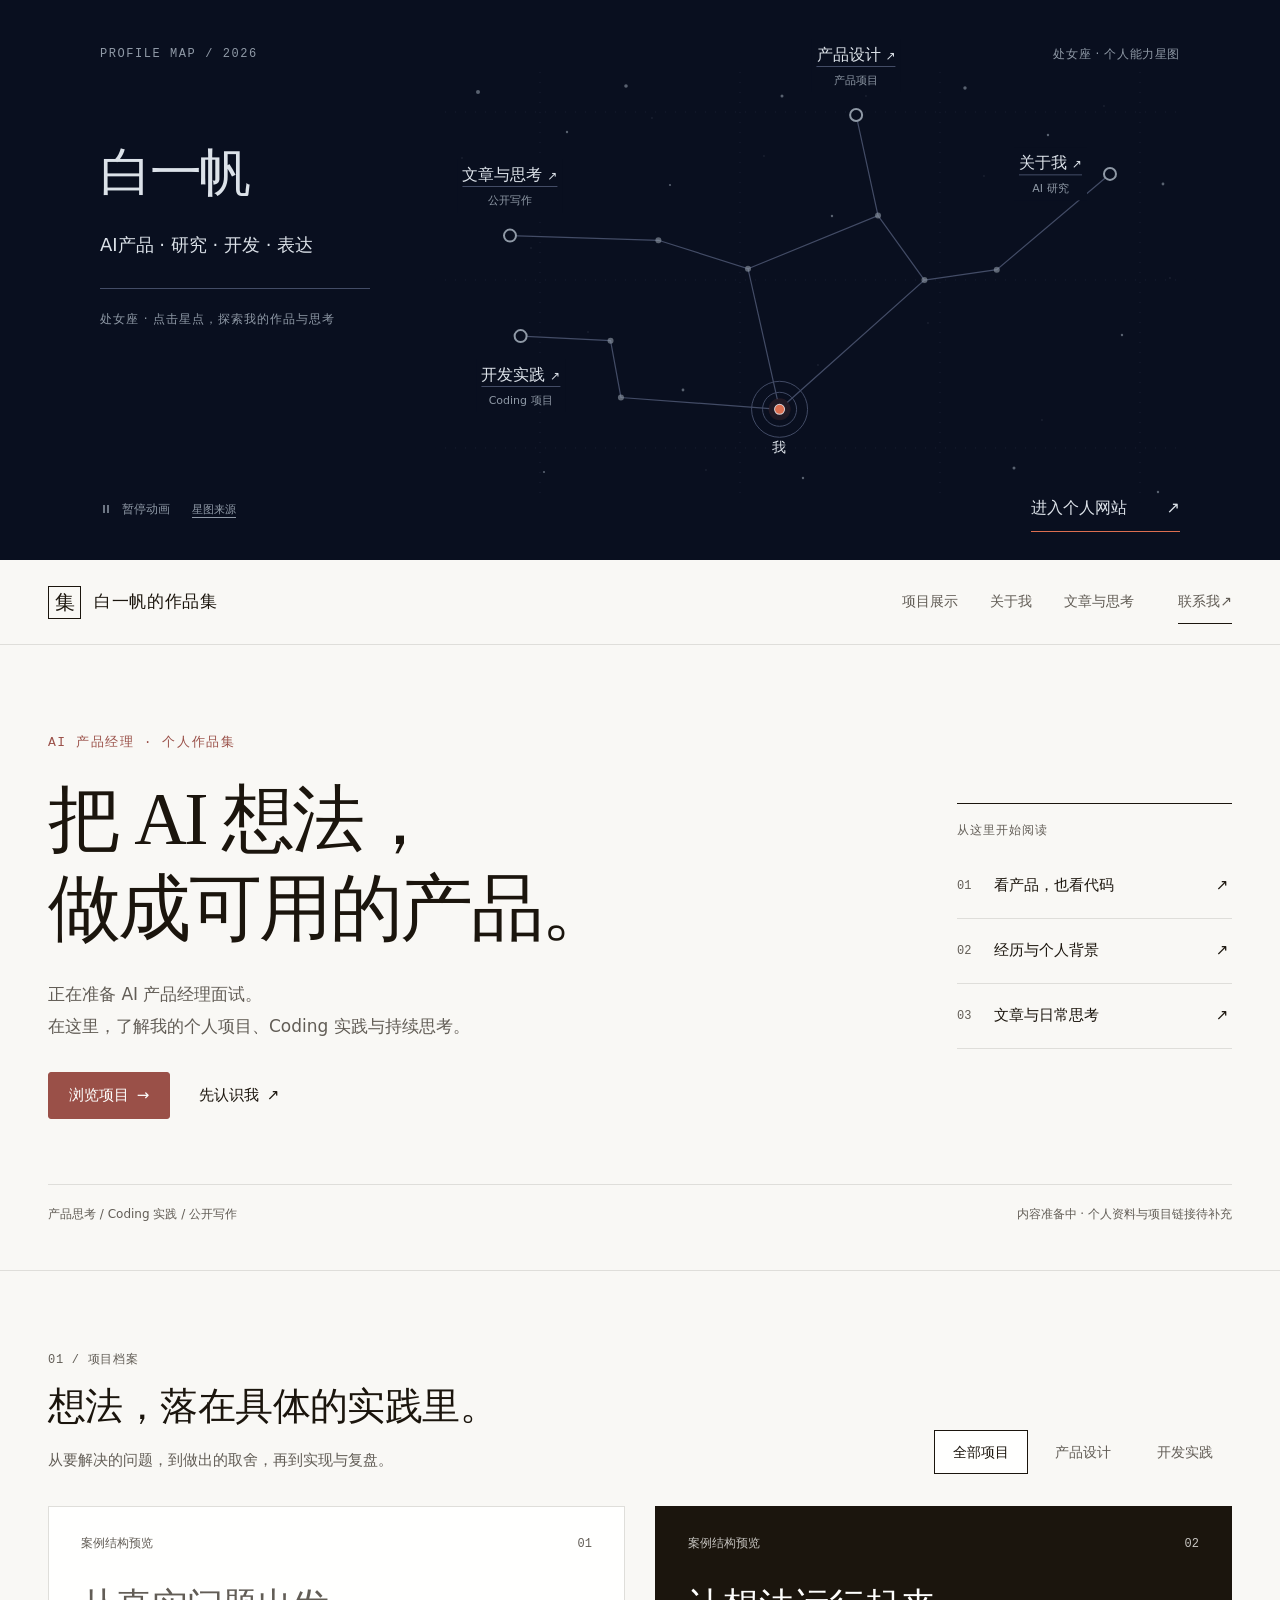
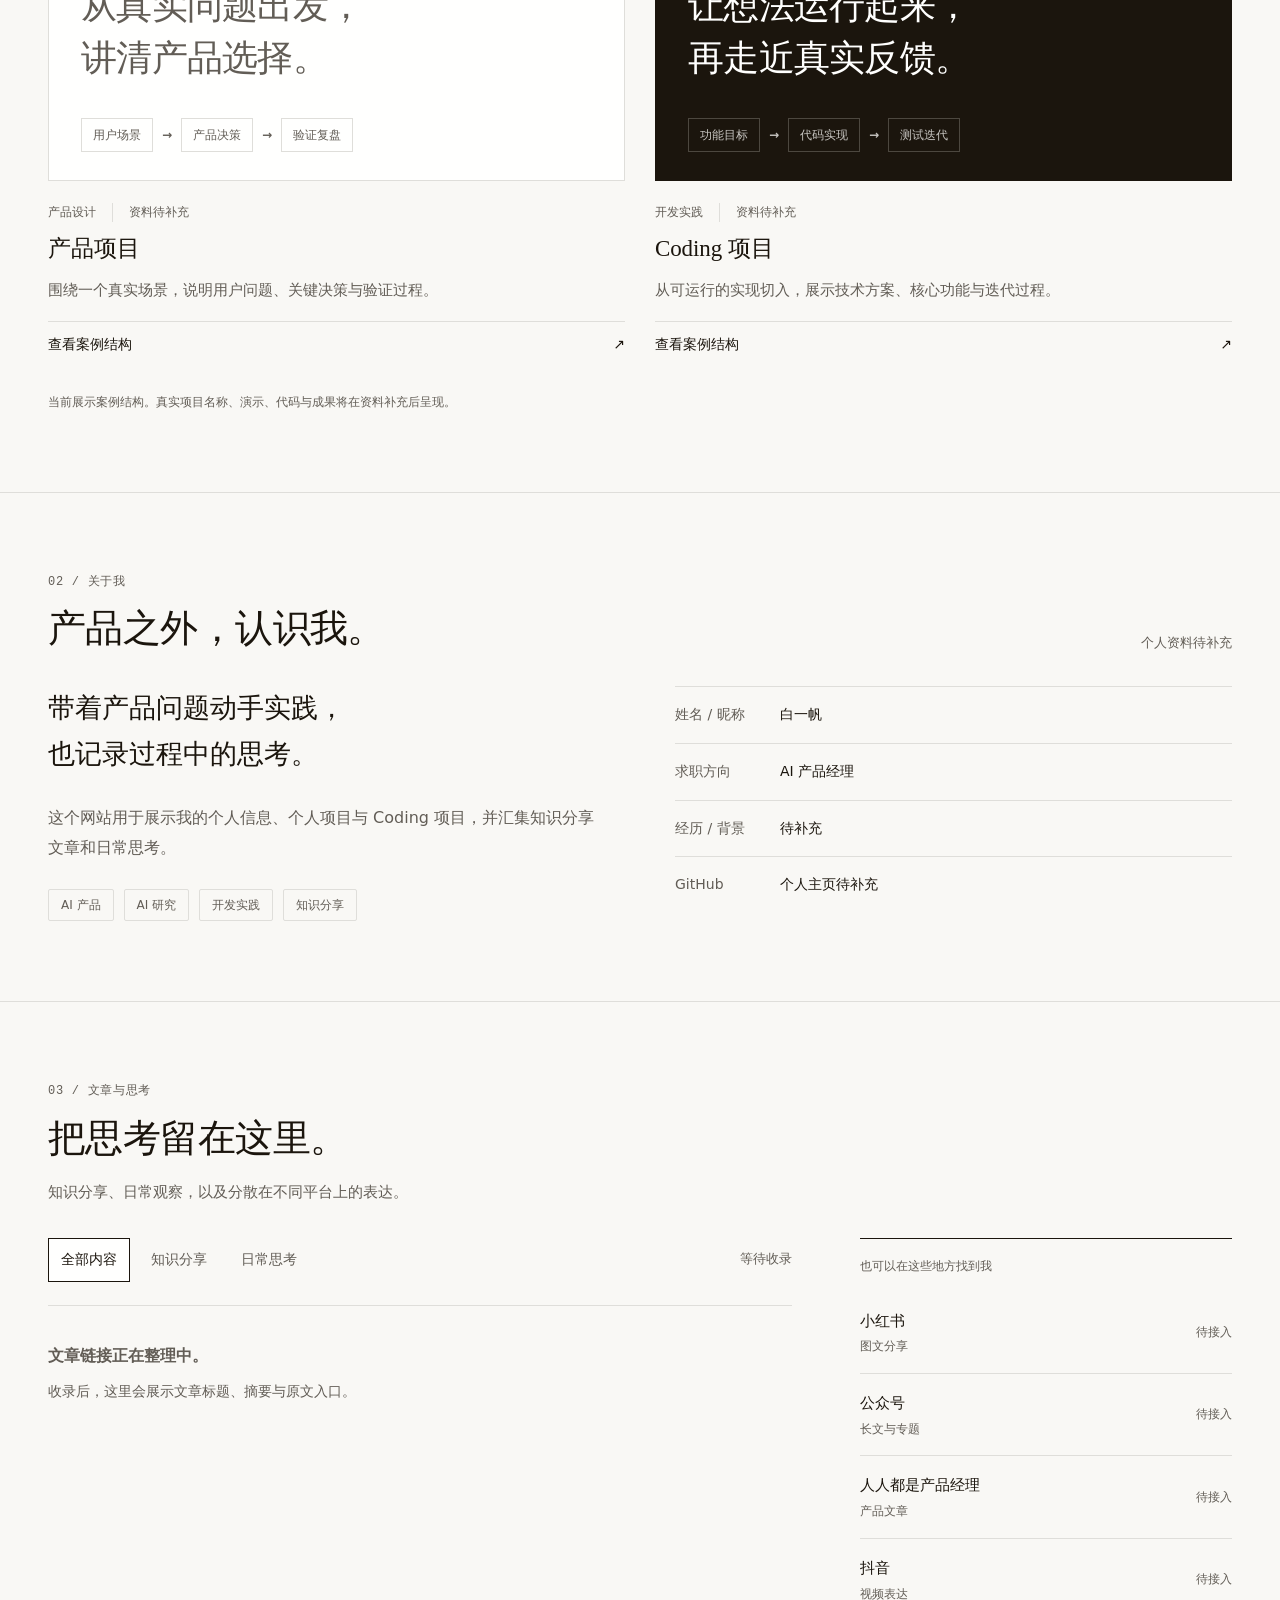
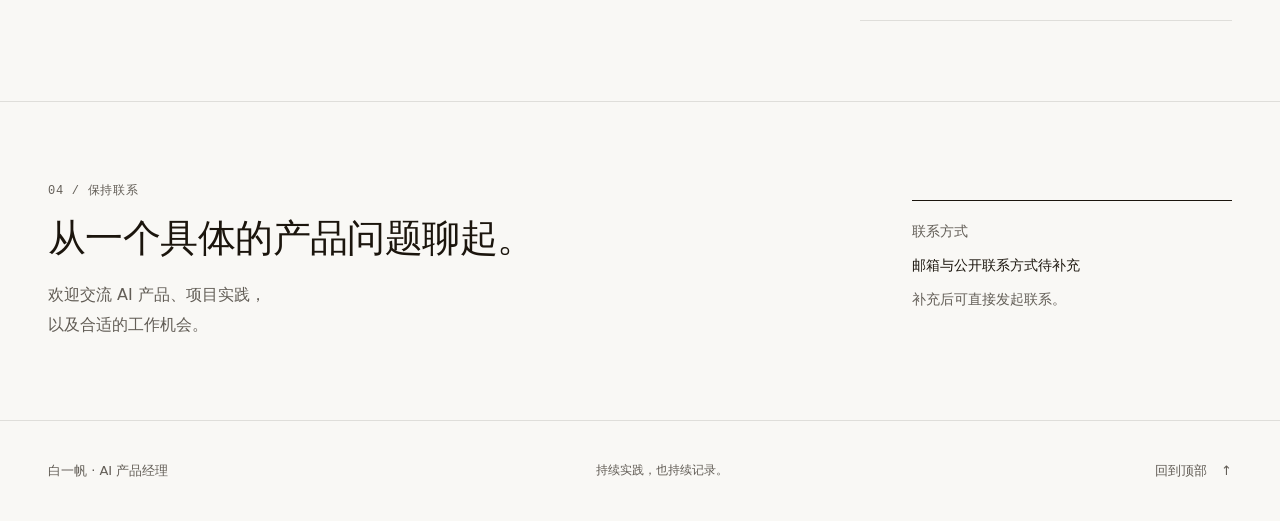
==== star-map-portfolio.html @ 1e11a4b8 "Add star map portfolio HTML" ====
<!doctype html>
<!-- 个人作品集。基于项目网页原型种子与版式库构建。 -->
<html lang="zh-CN">
<head>
  <meta charset="utf-8" />
  <meta name="viewport" content="width=device-width, initial-scale=1" />
  <title>白一帆 · AI 产品经理作品集</title>
  <meta name="description" content="AI 产品经理个人作品集，展示个人介绍、产品与 Coding 项目、知识分享和日常思考。" />
  <meta name="color-scheme" content="light" />
  <style>
    /* ─── tokens ─────────────────────────────────────────────────────────
       Six variables. Bind them to the active DESIGN.md and stop.
       Do not introduce raw hex anywhere else in this file. */
    :root {
      --bg:      oklch(98% 0.004 95);
      --surface: oklch(100% 0.002 95);
      --fg:      oklch(20% 0.018 70);
      --muted:   oklch(48% 0.012 70);
      --border:  oklch(90% 0.006 95);
      --accent:  oklch(52% 0.10 28);

      --font-display: 'Iowan Old Style', 'Charter', Georgia, 'Songti SC', STSong, serif;
      --font-body:    -apple-system, BlinkMacSystemFont, 'Segoe UI', system-ui, 'PingFang SC', 'Microsoft YaHei', sans-serif;
      --accent-soft: color-mix(in oklch, var(--accent) 14%, transparent);
      --fg-soft: color-mix(in oklch, var(--fg) 6%, transparent);
      --font-mono:    ui-monospace, 'JetBrains Mono', 'SF Mono', Menlo, monospace;

      /* scale — clamp() so it works at 1280, 1440, 1920 without media queries */
      --fs-h1: clamp(44px, 6vw, 76px);
      --fs-h2: clamp(32px, 4vw, 48px);
      --fs-h3: 22px;
      --fs-lead: 19px;
      --fs-body: 16px;
      --fs-meta: 13px;

      /* spacing — 8-point grid */
      --gap-xs: 8px;
      --gap-sm: 12px;
      --gap-md: 20px;
      --gap-lg: 32px;
      --gap-xl: 56px;
      --gap-2xl: 96px;
      --container: 1120px;
      --gutter: 32px;

      --radius: 10px;
      --radius-lg: 16px;
    }

    /* ─── reset & base ──────────────────────────────────────────────── */
    *, *::before, *::after { box-sizing: border-box; }
    html { -webkit-text-size-adjust: 100%; }
    body {
      margin: 0;
      background: var(--bg);
      color: var(--fg);
      font-family: var(--font-body);
      font-size: var(--fs-body);
      line-height: 1.55;
      text-rendering: optimizeLegibility;
      -webkit-font-smoothing: antialiased;
    }
    img, svg { display: block; max-width: 100%; }
    a { color: inherit; text-decoration: none; }
    button { font: inherit; cursor: pointer; }
    p { text-wrap: pretty; }
    h1, h2, h3, h4 { text-wrap: balance; }

    /* ─── layout primitives ─────────────────────────────────────────── */
    .container {
      max-width: var(--container);
      margin-inline: auto;
      padding-inline: var(--gutter);
    }
    .section {
      padding-block: clamp(48px, 8vw, var(--gap-2xl));
    }
    .section + .section { border-top: 1px solid var(--border); }
    .stack { display: flex; flex-direction: column; }
    .stack > * + * { margin-top: var(--gap-md); }
    .row { display: flex; align-items: center; gap: var(--gap-md); }
    .row-between { display: flex; align-items: center; justify-content: space-between; gap: var(--gap-md); }
    .grid-2 { display: grid; grid-template-columns: repeat(2, 1fr); gap: var(--gap-lg); }
    .grid-3 { display: grid; grid-template-columns: repeat(3, 1fr); gap: var(--gap-lg); }
    .grid-4 { display: grid; grid-template-columns: repeat(4, 1fr); gap: var(--gap-md); }
    .grid-2-1 { display: grid; grid-template-columns: 2fr 1fr; gap: var(--gap-xl); align-items: start; }
    .grid-1-2 { display: grid; grid-template-columns: 1fr 2fr; gap: var(--gap-xl); align-items: start; }
    @media (max-width: 920px) {
      .grid-2, .grid-3, .grid-4, .grid-2-1, .grid-1-2 { grid-template-columns: 1fr; }
    }

    /* ─── type ──────────────────────────────────────────────────────── */
    .h1, h1 { font-family: var(--font-display); font-size: var(--fs-h1); line-height: 1.04; letter-spacing: -0.02em; margin: 0; }
    .h2, h2 { font-family: var(--font-display); font-size: var(--fs-h2); line-height: 1.1; letter-spacing: -0.015em; margin: 0; }
    .h3, h3 { font-size: var(--fs-h3); font-weight: 600; line-height: 1.3; letter-spacing: -0.005em; margin: 0; }
    .lead   { font-size: var(--fs-lead); line-height: 1.55; color: var(--muted); max-width: 60ch; margin: 0; }
    .eyebrow {
      font-family: var(--font-mono);
      font-size: 12px;
      letter-spacing: 0.08em;
      text-transform: uppercase;
      color: var(--accent);
      margin: 0 0 var(--gap-md);
    }
    .meta { font-family: var(--font-mono); font-size: var(--fs-meta); color: var(--muted); }
    .num  { font-family: var(--font-mono); font-variant-numeric: tabular-nums; }

    /* ─── chrome: nav + footer ──────────────────────────────────────── */
    .topnav {
      position: sticky; top: 0; z-index: 10;
      background: color-mix(in oklch, var(--bg) 92%, transparent);
      backdrop-filter: blur(12px);
      border-bottom: 1px solid var(--border);
    }
    .topnav-inner { display: flex; align-items: center; justify-content: space-between; padding-block: 14px; }
    .topnav .logo { font-family: var(--font-display); font-size: 19px; font-weight: 600; letter-spacing: -0.01em; }
    .topnav nav { display: flex; gap: var(--gap-lg); }
    .topnav nav a { font-size: 14px; color: var(--muted); }
    .topnav nav a:hover { color: var(--fg); }
    .pagefoot { padding-block: var(--gap-xl); color: var(--muted); font-size: 13px; border-top: 1px solid var(--border); }
    .pagefoot .row-between { flex-wrap: wrap; gap: var(--gap-md); }

    /* ─── buttons ───────────────────────────────────────────────────── */
    .btn {
      display: inline-flex; align-items: center; gap: 8px;
      padding: 11px 20px;
      border-radius: var(--radius);
      border: 1px solid transparent;
      font-size: 15px;
      font-weight: 500;
      letter-spacing: -0.005em;
      transition: transform 0.05s ease, background 0.15s ease, border-color 0.15s ease;
    }
    .btn:active { transform: translateY(1px); }
    .btn-primary { background: var(--accent); color: var(--surface); border-color: var(--accent); }
    .btn-primary:hover { background: color-mix(in oklch, var(--accent) 88%, black); }
    .btn-secondary { background: transparent; color: var(--fg); border-color: var(--border); }
    .btn-secondary:hover { border-color: var(--fg); }
    .btn-ghost { background: transparent; color: var(--fg); border-color: transparent; padding-inline: 8px; }
    .btn-ghost:hover { color: var(--accent); }
    .btn-arrow::after { content: '→'; transition: transform 0.15s ease; }
    .btn-arrow:hover::after { transform: translateX(2px); }

    /* ─── card / surface ────────────────────────────────────────────── */
    .card {
      background: var(--surface);
      border: 1px solid var(--border);
      border-radius: var(--radius-lg);
      padding: 28px;
    }
    .card-flat { background: transparent; border: 0; padding: 0; }
    .card-rule { background: transparent; border: 0; border-top: 1px solid var(--fg); padding: 24px 0 0; border-radius: 0; }

    /* ─── feature cell (icon + h3 + p) ──────────────────────────────── */
    .feature .feature-mark {
      width: 36px; height: 36px;
      display: grid; place-items: center;
      border: 1px solid var(--border);
      border-radius: 10px;
      color: var(--accent);
      margin-bottom: var(--gap-md);
    }
    .feature .feature-mark svg { width: 18px; height: 18px; }
    .feature h3 { margin-bottom: 6px; }
    .feature p  { margin: 0; color: var(--muted); font-size: 15px; }

    /* ─── stat (big number + label) ─────────────────────────────────── */
    .stat .stat-num {
      font-family: var(--font-display);
      font-size: clamp(56px, 8vw, 96px);
      line-height: 0.95;
      letter-spacing: -0.04em;
      color: var(--accent);
      font-weight: 600;
    }
    .stat .stat-label { color: var(--muted); font-size: 14px; margin-top: 8px; max-width: 24ch; }
    .stat .stat-unit  { font-size: 0.5em; opacity: 0.7; margin-left: 2px; }

    /* ─── quote / testimonial ───────────────────────────────────────── */
    .quote {
      font-family: var(--font-display);
      font-size: clamp(24px, 2.6vw, 32px);
      line-height: 1.32;
      letter-spacing: -0.01em;
      max-width: 28ch;
    }
    .quote-author { color: var(--muted); font-size: 14px; margin-top: var(--gap-md); }
    .quote-mark   {
      font-family: var(--font-display);
      font-size: 140px; line-height: 0.7;
      color: var(--accent); opacity: 0.18;
      margin-bottom: -28px;
    }

    /* ─── pill / badge / tag ────────────────────────────────────────── */
    .pill {
      display: inline-flex; align-items: center; gap: 6px;
      padding: 4px 10px;
      background: var(--accent-soft);
      color: var(--accent);
      border-radius: 999px;
      font-family: var(--font-mono);
      font-size: 11px;
      letter-spacing: 0.04em;
      text-transform: uppercase;
    }
    .tag {
      display: inline-flex; align-items: center;
      padding: 4px 10px;
      background: transparent;
      color: var(--muted);
      border: 1px solid var(--border);
      border-radius: 999px;
      font-size: 12px;
    }

    /* ─── form field ────────────────────────────────────────────────── */
    .field { display: flex; flex-direction: column; gap: 6px; }
    .field label { font-size: 13px; color: var(--muted); }
    .input, .textarea {
      width: 100%;
      padding: 11px 14px;
      border: 1px solid var(--border);
      border-radius: var(--radius);
      background: var(--surface);
      color: var(--fg);
      font: inherit;
      font-size: 15px;
    }
    .input:focus, .textarea:focus {
      outline: 2px solid var(--accent-soft);
      border-color: var(--accent);
    }
    .textarea { min-height: 96px; resize: vertical; line-height: 1.55; }

    /* ─── table (data-style, no chrome) ─────────────────────────────── */
    .ds-table { width: 100%; border-collapse: collapse; font-size: 14px; }
    .ds-table th, .ds-table td { padding: 12px 14px; text-align: left; border-bottom: 1px solid var(--border); }
    .ds-table th { color: var(--muted); font-weight: 500; font-family: var(--font-mono); font-size: 12px; letter-spacing: 0.04em; text-transform: uppercase; }
    .ds-table tbody tr:hover { background: var(--fg-soft); }
    .ds-table .num-col { font-family: var(--font-mono); font-variant-numeric: tabular-nums; text-align: right; }

    /* ─── image placeholder (DS-tinted block, never broken <img>) ──── */
    .ph-img {
      background:
        linear-gradient(135deg, var(--accent-soft), var(--fg-soft)),
        var(--surface);
      border: 1px solid var(--border);
      border-radius: var(--radius-lg);
      aspect-ratio: 16 / 10;
      display: grid; place-items: center;
      color: var(--muted);
      font-family: var(--font-mono);
      font-size: 12px;
      letter-spacing: 0.04em;
    }
    .ph-img.square    { aspect-ratio: 1 / 1; }
    .ph-img.portrait  { aspect-ratio: 3 / 4; }
    .ph-img.wide      { aspect-ratio: 16 / 9; }
    .content-img {
      display: block;
      max-width: 100%;
      max-height: min(70vh, 720px);
      width: auto;
      height: auto;
      object-fit: contain;
      justify-self: center;
      border-radius: var(--radius-lg);
    }

    /* ─── divider ───────────────────────────────────────────────────── */
    .rule  { border: 0; border-top: 1px solid var(--border); margin: 0; }
    .rule-strong { border: 0; border-top: 1px solid var(--fg); margin: 0; }

    /* ─── hero variants used by layouts.md ──────────────────────────── */
    .hero          { padding-block: clamp(80px, 12vw, 160px); }
    .hero-center   { text-align: center; max-width: 32ch; margin-inline: auto; }
    .hero h1       { margin-bottom: var(--gap-md); }
    .hero .lead    { margin-bottom: var(--gap-lg); }
    .hero-cta      { display: inline-flex; gap: var(--gap-sm); flex-wrap: wrap; }
    .hero-center .hero-cta { justify-content: center; }
    .hero-split    { display: grid; grid-template-columns: 1fr 1fr; gap: var(--gap-2xl); align-items: center; }
    @media (max-width: 920px) { .hero-split { grid-template-columns: 1fr; } }

    /* ─── log row (newsletter, blog list, changelog) ────────────────── */
    .log-row { display: grid; grid-template-columns: 120px 1fr 100px; gap: var(--gap-lg); padding: 22px 0; border-top: 1px solid var(--border); align-items: baseline; }
    .log-row .meta { color: var(--muted); }
    .log-row h3 { font-size: 19px; }
    .log-row .pull { text-align: right; }

    /* 基于种子版式的个人作品集扩展，配色绑定 editorial-monocle。 */
    :root { --container: 1280px; --radius: 4px; --radius-lg: 4px; --gutter: 48px; }
    html { scroll-padding-top: 100px; }
    body { overflow-wrap: break-word; }
    h1, h2, h3, h4 { font-family: var(--font-display); }
    h1 { font-size: clamp(42px,5.7vw,76px); font-weight: 500; line-height: 1.22; letter-spacing: -.035em; }
    h2 { font-size: clamp(28px,3vw,40px); line-height: 1.3; font-weight: 500; }
    h3 { line-height: 1.4; }
    button, a, input, summary { -webkit-tap-highlight-color: transparent; }
    a, button { touch-action: manipulation; }
    button:disabled { cursor: not-allowed; opacity: .55; }
    :focus-visible { outline: 2px solid var(--accent); outline-offset: 5px; }
    a:hover { color: var(--fg); text-decoration: underline; text-underline-offset: 5px; }
    .btn { min-height: 46px; border-radius: 3px; justify-content: center; }
    .btn:hover { text-decoration: none; }
    .btn-primary { background: var(--accent); color: var(--surface); }
    .btn-primary:hover { background: oklch(from var(--accent) calc(l - .08) c h); color: var(--surface); }
    .btn-ghost:hover { color: var(--fg); background: var(--fg-soft); }
    .btn-secondary:hover { color: var(--fg); background: var(--surface); border-color: var(--fg); }
    .skip-link { position: fixed; left: 20px; top: -100px; z-index: 50; padding: 12px 20px; background: var(--fg); color: var(--surface); }
    .skip-link:focus { top: 12px; color: var(--surface); }
    .topnav { z-index: 20; }
    .topnav-inner { min-height: 84px; gap: 28px; }
    .brand { display: inline-flex; align-items: center; gap: 13px; min-height: 44px; }
    .brand-seal { display: grid; place-items: center; width: 33px; height: 33px; border: 1px solid var(--fg); font-family: var(--font-display); font-size: 20px; }
    .topnav .logo { font-size: 17px; font-weight: 500; letter-spacing: .04em; }
    .topnav nav { gap: 32px; align-items: center; }
    .topnav nav a { min-height: 44px; display: inline-flex; align-items: center; color: var(--muted); }
    .topnav nav a:hover, .topnav nav a[aria-current="location"] { color: var(--fg); }
    .nav-contact { margin-left: 12px; border-bottom: 1px solid var(--fg); }
    .mobile-menu { display: none; border: 1px solid var(--border); background: transparent; color: var(--fg); padding: 10px 14px; min-height: 44px; }
    .section { padding-block: 80px; }
    .hero { padding: 88px 0 46px; }
    .hero-center { max-width: var(--container); text-align: left; }
    .hero-content { display: grid; grid-template-columns: minmax(0,1fr) 275px; gap: 70px; align-items: center; }
    .hero h1 { margin: 0 0 26px; }
    .hero h1 span { display: block; }
    .hero .eyebrow { font-size: 13px; letter-spacing: .12em; margin-bottom: 22px; }
    .hero .lead { font-size: 17px; max-width: 33em; line-height: 1.85; margin-bottom: 30px; }
    .hero-cta { align-items: center; gap: 20px; }
    .hero-index { border-top: 1px solid var(--fg); padding-top: 18px; }
    .hero-index > p { margin: 0 0 13px; font-size: 12px; letter-spacing: .08em; }
    .index-link { display: grid; grid-template-columns: 25px 1fr 16px; gap: 12px; align-items: center; min-height: 65px; border-bottom: 1px solid var(--border); font-size: 15px; }
    .index-link:hover { text-decoration: none; background: var(--fg-soft); }
    .index-link .meta { font-size: 12px; }
    .hero-foot { margin-top: 65px; padding-top: 20px; border-top: 1px solid var(--border); display: flex; justify-content: space-between; gap: 20px; color: var(--muted); font-size: 12px; }
    .hero-foot p { margin: 0; }
    .section-head { display: flex; justify-content: space-between; align-items: end; gap: 30px; margin-bottom: 32px; }
    .section-kicker { font-family: var(--font-mono); font-size: 12px; color: var(--muted); margin: 0 0 13px; letter-spacing: .06em; }
    .section-intro { color: var(--muted); font-size: 15px; margin: 15px 0 0; max-width: 42em; line-height: 1.8; }
    .text-link { display: inline-flex; align-items: center; gap: 16px; min-height: 44px; font-size: 14px; border-bottom: 1px solid var(--border); }
    .text-link:hover { border-color: var(--fg); text-decoration: none; }
    .filter-group { display: flex; flex-wrap: wrap; gap: 8px; }
    .filter { padding: 10px 18px; min-height: 44px; border: 1px solid transparent; background: transparent; color: var(--muted); font-size: 14px; }
    .filter:hover { background: var(--fg-soft); color: var(--fg); }
    .filter[aria-pressed="true"] { border-color: var(--fg); color: var(--fg); background: var(--surface); }
    .project-grid { gap: 30px; }
    .project-card { min-width: 0; }
    .case-sheet { border: 1px solid var(--border); padding: 28px 32px; background: var(--surface); min-height: 275px; display: flex; flex-direction: column; justify-content: space-between; }
    .case-sheet .row-between { align-items: start; }
    .case-sheet .meta { font-size: 12px; }
    .case-sheet .sheet-title { margin: 14px 0 20px; font-family: var(--font-display); font-size: clamp(26px,2.8vw,38px); line-height: 1.45; letter-spacing: -.02em; }
    .case-sheet .sheet-title span { display: block; }
    .case-path { display: flex; flex-wrap: wrap; gap: 9px; align-items: center; font-size: 12px; color: var(--muted); }
    .case-path span { padding: 7px 11px; border: 1px solid var(--border); }
    .case-sheet.inverse { background: var(--fg); color: var(--surface); border-color: var(--fg); }
    .case-sheet.inverse .sheet-title { color: var(--surface); }
    .inverse .meta, .inverse .case-path { color: color-mix(in oklch, var(--surface) 78%, var(--fg)); }
    .inverse .case-path span { border-color: color-mix(in oklch, var(--surface) 25%, var(--fg)); }
    .project-details { padding-top: 22px; }
    .project-meta { display: flex; gap: 16px; align-items: center; margin-bottom: 11px; font-size: 12px; color: var(--muted); }
    .project-meta span + span { border-left: 1px solid var(--border); padding-left: 16px; }
    .project-details h3 { font-size: 23px; font-weight: 500; }
    .project-details > p { font-size: 15px; line-height: 1.8; color: var(--muted); margin: 12px 0 17px; max-width: 40em; }
    .project-open { justify-content: space-between; width: 100%; padding: 12px 0; border: 0; border-top: 1px solid var(--border); background: transparent; color: var(--fg); min-height: 48px; display: flex; font-size: 14px; text-align: left; }
    .project-open:hover { border-color: var(--fg); text-decoration: underline; text-underline-offset: 5px; }
    .section-note { font-size: 12px; color: var(--muted); margin: 24px 0 0; }
    .empty-result { padding: 36px 0; border-top: 1px solid var(--border); color: var(--muted); line-height: 1.8; }
    .empty-result p { margin: 8px 0 0; font-size: 14px; }
    .about-layout { align-items: start; gap: 70px; }
    .about-statement { font-family: var(--font-display); font-size: 27px; line-height: 1.7; margin: 0 0 25px; max-width: 23em; }
    .profile-description { font-size: 16px; line-height: 1.9; color: var(--muted); margin: 0 0 25px; }
    .profile-tags { display: flex; flex-wrap: wrap; gap: 10px; }
    .profile-tags .tag { border-radius: 2px; font-size: 12px; padding: 6px 12px; }
    .profile-list { margin: 0; padding: 0; }
    .profile-list > div { display: grid; grid-template-columns: 85px minmax(0,1fr); gap: 20px; border-top: 1px solid var(--border); padding: 17px 0; font-size: 14px; }
    .profile-list dt { color: var(--muted); }
    .profile-list dd { margin: 0; }
    .writing-layout { gap: 68px; align-items: start; }
    .writing-layout > * { min-width: 0; }
    .writing-toolbar { display: flex; justify-content: space-between; align-items: center; gap: 16px; margin-bottom: 23px; }
    .writing-toolbar .filter { padding-inline: 12px; }
    .log-row { grid-template-columns: 80px minmax(0,1fr); gap: 22px; }
    .article-link { display: inline-flex; min-height: 44px; align-items: center; gap: 10px; }
    .log-row h3 { font-size: 20px; font-weight: 500; }
    .log-row p { font-size: 14px; color: var(--muted); }
    .log-row > a { grid-column: 2; }
    .platform-panel { border-top: 1px solid var(--fg); padding-top: 18px; }
    .platform-panel > p { font-size: 12px; color: var(--muted); margin: 0 0 16px; }
    .platform-row { display: grid; grid-template-columns: minmax(0,1fr) auto; gap: 16px; align-items: center; padding: 17px 0; border-bottom: 1px solid var(--border); min-height: 70px; }
    .platform-name { font-size: 15px; }
    .platform-sub { display: block; font-size: 12px; color: var(--muted); margin-top: 4px; }
    .link-state { font-size: 12px; color: var(--muted); }
    a.platform-row:hover { text-decoration: none; background: var(--fg-soft); }
    a.platform-row:hover .platform-name { text-decoration: underline; text-underline-offset: 4px; }
    .contact-layout { text-align: left; display: grid; grid-template-columns: minmax(0,1fr) 320px; gap: 50px; align-items: center; }
    .contact-layout .lead { font-size: 16px; line-height: 1.9; margin: 16px 0 0; }
    .contact-box { border-top: 1px solid var(--fg); padding-top: 20px; }
    .contact-box p { font-size: 14px; margin: 0 0 12px; color: var(--muted); }
    .contact-box a { display: block; min-height: 44px; padding-block: 10px; }
    .contact-box .contact-value { color: var(--fg); }
    .pagefoot { padding-block: 28px; }
    .pagefoot .meta { font-size: 12px; }
    .back-top { min-height: 44px; display: inline-flex; align-items: center; gap: 14px; }
    dialog { width: min(760px,calc(100% - 32px)); max-height: 86vh; margin: auto; padding: 0; border: 1px solid var(--border); border-radius: 4px; background: var(--bg); color: var(--fg); box-shadow: 0 20px 80px color-mix(in oklch,var(--fg) 20%,transparent); }
    dialog::backdrop { background: color-mix(in oklch,var(--fg) 55%,transparent); backdrop-filter: blur(3px); }
    .dialog-bar { display: flex; justify-content: space-between; align-items: center; gap: 20px; padding: 16px 28px; border-bottom: 1px solid var(--border); position: sticky; top: 0; background: var(--bg); z-index: 1; }
    .dialog-close { border: 1px solid var(--border); background: var(--surface); color: var(--fg); min-height: 44px; padding: 8px 16px; }
    .dialog-close:hover { border-color: var(--fg); }
    .dialog-body { padding: 34px 36px; }
    .dialog-body h2 { margin-bottom: 15px; }
    .dialog-description { color: var(--muted); font-size: 15px; line-height: 1.9; margin-bottom: 28px; }
    .case-field { display: grid; grid-template-columns: 30px minmax(0,1fr); gap: 16px; padding: 23px 0; border-top: 1px solid var(--border); }
    .case-field .meta { padding-top: 3px; }
    .case-field h3 { font-size: 19px; margin-bottom: 10px; }
    .case-field p { margin: 0; color: var(--muted); font-size: 15px; line-height: 1.9; white-space: pre-line; }
    .dialog-links { display: flex; gap: 12px; flex-wrap: wrap; margin-top: 24px; }
    .notice { padding: 14px 0 0; border-top: 1px solid var(--border); font-size: 12px; color: var(--muted); }
    [hidden] { display: none !important; }
    .no-script { padding: 24px 48px; background: var(--surface); }
    @media (min-width: 1500px) { .hero { padding-top: 110px; } }
    @media (max-width: 1080px) { .hero-content { grid-template-columns: minmax(0,1fr) 230px; gap: 35px; } .topnav nav { gap: 20px; } }
    @media (max-width: 920px) {
      :root { --gutter: 28px; }
      .hero { padding-top: 60px; }
      .hero-content { grid-template-columns: 1fr; gap: 42px; }
      .hero-index { display: none; }
      .hero h1 { font-size: clamp(40px,7.5vw,64px); }
      .hero-foot { margin-top: 42px; }
      .section { padding-block: 60px; }
      .section-head { align-items: start; flex-direction: column; gap: 22px; }
      .case-sheet { min-height: 250px; }
      .project-grid { gap: 38px; }
      .about-layout, .writing-layout { gap: 38px; }
      .contact-layout { grid-template-columns: 1fr; gap: 34px; }
      .topnav nav { gap: 15px; }
      .nav-contact { margin-left: 0; }
    }
    @media (max-width: 640px) {
      :root { --gutter: 22px; }
      .topnav-inner { min-height: 74px; flex-wrap: wrap; gap: 12px; padding-block: 14px; }
      .mobile-menu { display: inline-flex; }
      .topnav nav { display: none; width: 100%; flex-direction: column; align-items: stretch; gap: 0; padding-top: 8px; }
      .topnav nav.is-open { display: flex; }
      .topnav nav a { padding: 10px 3px; }
      .nav-contact { border-bottom: 0; }
      .hero { padding-top: 48px; }
      .hero h1 { font-size: clamp(32px,8.8vw,52px); line-height: 1.4; }
      .hero .lead { font-size: 16px; }
      .hero-foot { flex-direction: column; gap: 8px; }
      .hero-cta { gap: 12px; }
      .hero-cta .btn { font-size: 14px; padding-inline: 16px; }
      .filter { padding-inline: 13px; }
      .case-sheet { min-height: 255px; padding: 22px; }
      .case-sheet .sheet-title { font-size: clamp(23px,6.3vw,31px); }
      .writing-toolbar { align-items: start; flex-direction: column; }
      .log-row { grid-template-columns: minmax(0,1fr); gap: 10px; }
      .log-row > .meta { grid-column: 1 / -1; }
      .log-row > a { grid-column: 1; }
      .about-statement { font-size: 23px; }
      .dialog-bar { padding: 12px 18px; }
      .dialog-body { padding: 28px 22px; }
      .contact-layout h2 { max-width: 13em; }
    }
    @media (prefers-reduced-motion: reduce) { *, *::before, *::after { animation: none !important; transition: none !important; scroll-behavior: auto !important; } }
    @media print { .topnav, .hero-cta, .filter-group, .project-open, .back-top { display: none; } .section { padding-block: 25px; } body { font-size: 12pt; } .container { max-width: none; padding-inline: 0; } .section, .project-card { break-inside: avoid; } }

    /* 星图沿用已有 brand-spec；局部变量使原作品集保持米白编辑版式。 */
    .starmap {
      --bg: oklch(0.17 0.035 267); --surface: oklch(0.21 0.033 267); --fg: oklch(0.91 0.012 255);
      --muted: oklch(0.68 0.022 255); --border: oklch(0.42 0.045 270); --accent: oklch(0.66 0.145 36);
      --font-display: Georgia, "Songti SC", STSong, serif;
      --font-body: system-ui, -apple-system, "PingFang SC", "Microsoft YaHei", sans-serif;
      --font-mono: ui-monospace, SFMono-Regular, Menlo, Consolas, monospace;
      padding: 0; color: var(--fg); background: var(--bg); font-family: var(--font-body); isolation: isolate;
    }
    .starmap-frame { max-width: 1200px; aspect-ratio: 1200 / 560; position: relative; margin: auto; }
    .starmap-meta { position: absolute; inset: 8% 5% auto; display: flex; align-items: center; justify-content: space-between; gap: 20px; }
    .starmap-meta p { margin: 0; color: var(--muted); font: 12px/1.6 var(--font-mono); letter-spacing: .13em; }
    .starmap-meta span { font-size: 12px; letter-spacing: .05em; color: var(--muted); }
    .starmap-copy { position: absolute; left: 5%; top: 25%; width: 29%; }
    .starmap-copy h1 { color: var(--fg); font: 500 clamp(36px,4.35vw,52px)/1.25 var(--font-display); letter-spacing: -.045em; margin: 0 0 24px; animation: sm-intro .95s cubic-bezier(.22,.61,.36,1) both; }
    .starmap-position { font-size: clamp(14px,1.5vw,18px); line-height: 1.8; color: var(--fg); margin: 0; animation: sm-intro .85s .2s cubic-bezier(.22,.61,.36,1) both; }
    .starmap-caption { border-top: 1px solid var(--border); padding-top: 21px; margin: 27px 0 0; color: var(--muted); font-size: 12px; letter-spacing: .08em; max-width: 270px; animation: sm-intro .85s .4s ease both; }
    .starmap-visual { position: absolute; width: 62.08333%; height: 77.67857%; top: 10.71429%; left: 33.75%; }
    .starmap-visual svg { width: 100%; height: 100%; overflow: visible; }
    .starmap-bottom { position: absolute; left: 5%; right: 5%; bottom: 5%; display: flex; align-items: center; justify-content: space-between; gap: 24px; }
    .starmap-pause { min-height: 44px; padding: 10px 0; border: 0; background: transparent; color: var(--muted); font-size: 12px; display: inline-flex; align-items: center; gap: 10px; }
    .starmap-pause:hover { color: var(--fg); background: transparent; }
    .starmap-pause svg { width: 12px; height: 12px; }
    .starmap-enter { min-height: 44px; color: var(--fg); border-bottom: 1px solid var(--accent); display: inline-flex; align-items: center; justify-content: space-between; gap: 40px; padding: 10px 0; font-size: 16px; }
    .starmap-enter:hover { color: var(--fg); background: var(--surface); border-color: var(--fg); text-decoration: none; }
    .starmap-enter-arrow { display: inline-block; animation: sm-arrow 2s ease-in-out infinite; }
    .starmap :focus-visible { outline: 2px solid var(--fg); outline-offset: 6px; }
    .sm-grid { stroke: var(--border); opacity: .3; stroke-dasharray: 1 9; fill: none; }
    .sm-star { fill: var(--muted); opacity: .6; animation: sm-stars 8s ease-in-out infinite; }
    .sm-grain { fill: var(--muted); opacity: .24; }
    .sm-route-base { fill: none; stroke: var(--border); stroke-width: 1.2; }
    .sm-route { fill: none; stroke: var(--muted); stroke-width: 1.4; stroke-dasharray: 1; stroke-dashoffset: 0; stroke-linecap: round; animation: sm-draw 8s cubic-bezier(.4,0,.2,1) infinite both; }
    .sm-core-orbit { fill: none; stroke: var(--border); stroke-width: 1; transform-origin: 739.58px 409.3px; animation: sm-breathe 8s ease-in-out infinite; }
    .sm-core { fill: var(--fg); stroke: var(--bg); stroke-width: 5; transform-origin: 739.58px 409.3px; animation: sm-breathe 8s ease-in-out infinite; }
    .sm-core-label { fill: var(--fg); font: 500 14px var(--font-body); letter-spacing: 1px; }
    .sm-node { fill: var(--bg); stroke: var(--muted); stroke-width: 2; transform-box: fill-box; transform-origin: center; animation: sm-node-pulse 8s ease-in-out infinite; }
    .sm-project { fill: var(--muted); opacity: .62; transform-box: fill-box; transform-origin: center; animation: sm-project-pulse 8s ease-in-out infinite; }
    .sm-signal { offset-path: path('M739.58 409.3 L708.02 268.72 L838.04 215.62 L816.14 115.0 L838.04 215.62 L708.02 268.72 L739.58 409.3 L884.42 280.12 L956.78 269.68 L1070.0 173.92 L956.78 269.68 L884.42 280.12 L739.58 409.3 L580.94 397.48 L570.56 340.66 L480.62 336.1 L570.56 340.66 L580.94 397.48 L739.58 409.3 L708.02 268.72 L618.38 240.28 L470.0 235.6 L618.38 240.28 L708.02 268.72 L739.58 409.3'); offset-rotate: 0deg; animation: sm-travel 8s ease-in-out infinite, sm-signal-fade 8s ease-in-out infinite; }
    .sm-signal-halo { fill: var(--accent); opacity: .12; }
    .sm-signal-dot { fill: var(--accent); }
    .starmap[data-paused="true"] *, .starmap[data-offscreen="true"] * { animation-play-state: paused !important; }
    @keyframes sm-intro { from { opacity: 0; transform: translateY(12px); } to { opacity: 1; transform: translateY(0); } }
    @keyframes sm-stars { 0%,100% { opacity: .3; } 18%,75% { opacity: .68; } }
    @keyframes sm-breathe { 0%,100% { transform: scale(1); } 48% { transform: scale(1.045); } }
    @keyframes sm-draw { 0%,4% { stroke-dashoffset: 1; opacity: 0; } 10% { opacity: .7; } 24%,72% { stroke-dashoffset: 0; opacity: .7; } 98%,100% { stroke-dashoffset: 0; opacity: 0; } }
    @keyframes sm-node-pulse { 0%,100% { transform: scale(1); fill: var(--bg); } 22%,29% { transform: scale(1.1); fill: var(--muted); } 42%,95% { transform: scale(1); fill: var(--bg); } }
    @keyframes sm-project-pulse { 0%,15%,100% { transform: scale(1); opacity: .62; } 27% { transform: scale(1.18); opacity: 1; } 42%,88% { transform: scale(1); opacity: .62; } }
    @keyframes sm-signal-fade { 0%,8%,97%,100% { opacity: 0; } 12%,91% { opacity: 1; } }
    @keyframes sm-arrow { 0%,55%,100% { transform: translate(0,0); } 76% { transform: translate(3px,-3px); } }
    @keyframes sm-travel {
      0% { offset-distance: 0.00000%; }
      10% { offset-distance: 0.00000%; }
      22% { offset-distance: 12.94735%; }
      24% { offset-distance: 12.94735%; }
      30% { offset-distance: 25.89470%; }
      42% { offset-distance: 39.77670%; }
      44% { offset-distance: 39.77670%; }
      50% { offset-distance: 53.65870%; }
      62% { offset-distance: 63.91286%; }
      64% { offset-distance: 63.91286%; }
      70% { offset-distance: 74.16702%; }
      82% { offset-distance: 87.08351%; }
      84% { offset-distance: 87.08351%; }
      94% { offset-distance: 100.00000%; }
      100% { offset-distance: 100.00000%; }
    }
    @media (max-width: 760px) {
      .starmap-frame { aspect-ratio: auto; display: grid; padding: 26px 22px 18px; gap: 28px; }
      .starmap-meta, .starmap-copy, .starmap-visual, .starmap-bottom { position: static; width: auto; height: auto; }
      .starmap-meta span { display: none; }
      .starmap-copy h1 { font-size: 44px; margin-bottom: 14px; }
      .starmap-position { font-size: 16px; }
      .starmap-caption { display: none; }
      .starmap-visual { position: relative; margin: 18px -6px 0; }
      .starmap-visual svg { width: 100%; height: auto; aspect-ratio: 745 / 435; }
      .sm-core-label { font-size: 22px; }
      .starmap-enter { font-size: 14px; gap: 22px; }
      .starmap-bottom { gap: 16px; }
    }
    @media (max-width: 400px) {
      .sm-core-label { font-size: 28px; }
    }
    @media (prefers-reduced-motion: reduce) {
      .starmap * { animation: none !important; transition: none !important; }
      .sm-signal { display: none; } .sm-route { stroke-dashoffset: 0; opacity: .7; }
      .starmap-copy h1, .starmap-position, .starmap-caption { opacity: 1; transform: none; }
      .starmap-pause { display: none; } .starmap-bottom { justify-content: flex-end; }
    }

    .sm-nav { position: absolute; width: 44px; height: 44px; transform: translate(-50%,-50%); border-radius: 50%; color: var(--fg); z-index: 2; }
    .sm-nav::before { content: ""; position: absolute; inset: 10px; border: 1px solid transparent; border-radius: 50%; transition: border-color .18s; }
    .sm-nav-label { position: absolute; display: block; white-space: nowrap; background: var(--bg); padding: 3px 5px; text-align: center; }
    .sm-nav-title { font-size: 16px; line-height: 1.6; border-bottom: 1px solid var(--border); padding-bottom: 2px; }
    .sm-nav-title > span { font-size: 12px; }
    .sm-nav small { display: block; margin-top: 5px; color: var(--muted); font-size: 11px; line-height: 1.5; }
    .sm-nav-above .sm-nav-label { bottom: calc(100% + 1px); left: 50%; transform: translateX(-50%); }
    .sm-nav-below .sm-nav-label { top: calc(100% + 1px); left: 50%; transform: translateX(-50%); }
    .sm-nav-left .sm-nav-label { right: calc(100% + 1px); top: 50%; transform: translateY(-50%); }
    .sm-nav:hover { color: var(--fg); text-decoration: none; }
    .sm-nav:hover::before, .sm-nav:focus-visible::before { border-color: var(--fg); }
    .sm-nav:hover .sm-nav-title, .sm-nav:focus-visible .sm-nav-title { border-color: var(--fg); }
    .sm-nav:hover small { color: var(--fg); }
    .starmap-controls { display: flex; align-items: center; gap: 22px; }
    .starmap-source { display: inline-flex; align-items: center; min-height: 44px; color: var(--muted); font-size: 11px; text-decoration: underline; text-underline-offset: 4px; }
    .starmap-source:hover { color: var(--fg); }
    @media (max-width: 760px) {
      .sm-nav-title { font-size: 14px; }
      .sm-nav small { display: none; }
      .sm-nav[data-star-target="writing"] .sm-nav-label, .sm-nav[data-star-target="coding"] .sm-nav-label { left: 8px; transform: none; }
      .starmap-controls { gap: 14px; }
      .starmap-caption { display: block; max-width: none; margin-top: 18px; padding-top: 14px; font-size: 11px; }
    }
    @media (max-width: 400px) {
      .sm-nav[data-star-target="writing"] { margin-top: -4px; }
      .sm-nav[data-star-target="coding"] { margin-top: 4px; }
      .starmap-bottom { gap: 12px; }
      .starmap-enter { gap: 12px; }
    }
    @media print { .starmap { display: none; } }
  </style>
</head>
<body>
  <a class="skip-link" href="#content" data-od-id="skip-content">跳转到主要内容</a>

  <!-- 延续原星图的视觉与动画；本版以已核验的处女座主星几何替换导航骨架。 -->
  <section class="section starmap" id="starmap" data-od-id="starmap" aria-labelledby="starmap-name">
    <div class="starmap-frame">
      <div class="starmap-meta" data-od-id="starmap-header"><p>PROFILE MAP / 2026</p><span>处女座 · 个人能力星图</span></div>
      <div class="starmap-copy"><h1 id="starmap-name" data-od-id="starmap-name">白一帆</h1><p class="starmap-position" data-od-id="starmap-position">AI产品 · 研究 · 开发 · 表达</p><p class="starmap-caption" data-od-id="starmap-caption">处女座 · 点击星点，探索我的作品与思考</p></div>
      <div class="starmap-visual" role="group" aria-label="处女座章节导航" data-od-id="starmap-visual">
        <svg xmlns="http://www.w3.org/2000/svg" viewBox="405 60 745 435" width="745" height="435" role="img" aria-labelledby="starmap-svg-title starmap-svg-desc">
          <title id="starmap-svg-title">白一帆的处女座星图</title><desc id="starmap-svg-desc">处女座的真实主星连线构成本站导航。产品设计与开发实践分别打开相应项目分类；关于我对应 AI 研究，文章与思考进入写作区。角宿一位置的亮星代表本站作者，是个人化设计注释。连线改编自 Stellarium modern，CC BY-SA 4.0；坐标来自 SIMBAD。</desc>
          <metadata>星座几何改编：白一帆个人网站；基于 Stellarium modern 星座连线，CC BY-SA 4.0，https://github.com/Stellarium/stellarium/blob/master/skycultures/modern/index.json 。坐标来源 https://simbad.cds.unistra.fr/simbad/ 。本页处女座几何改编同样遵循 https://creativecommons.org/licenses/by-sa/4.0/ 。</metadata>
<line x1="405" y1="112" x2="1140" y2="112" class="sm-grid" data-od-id="star-coordinate-1" />
<line x1="405" y1="280" x2="1140" y2="280" class="sm-grid" data-od-id="star-coordinate-2" />
<line x1="405" y1="448" x2="1140" y2="448" class="sm-grid" data-od-id="star-coordinate-3" />
<line x1="500" y1="72" x2="500" y2="500" class="sm-grid" data-od-id="star-coordinate-4" />
<line x1="700" y1="72" x2="700" y2="500" class="sm-grid" data-od-id="star-coordinate-5" />
<line x1="900" y1="72" x2="900" y2="500" class="sm-grid" data-od-id="star-coordinate-6" />
<line x1="1100" y1="72" x2="1100" y2="500" class="sm-grid" data-od-id="star-coordinate-7" />
<circle r="2" cx="438" cy="92" class="sm-star" data-od-id="star-background-star-1" />
<circle r="1.5" cx="475" cy="205" class="sm-star" data-od-id="star-background-star-2" />
<circle r="1.2" cx="527" cy="132" class="sm-star" data-od-id="star-background-star-3" />
<circle r="1.8" cx="586" cy="86" class="sm-star" data-od-id="star-background-star-4" />
<circle r="1.1" cx="630" cy="185" class="sm-star" data-od-id="star-background-star-5" />
<circle r="1.5" cx="742" cy="96" class="sm-star" data-od-id="star-background-star-6" />
<circle r="1.2" cx="792" cy="216" class="sm-star" data-od-id="star-background-star-7" />
<circle r="1.7" cx="925" cy="88" class="sm-star" data-od-id="star-background-star-8" />
<circle r="1.2" cx="1008" cy="135" class="sm-star" data-od-id="star-background-star-9" />
<circle r="1.4" cx="1123" cy="184" class="sm-star" data-od-id="star-background-star-10" />
<circle r="1.2" cx="1082" cy="335" class="sm-star" data-od-id="star-background-star-11" />
<circle r="1.5" cx="974" cy="468" class="sm-star" data-od-id="star-background-star-12" />
<circle r="1.2" cx="763" cy="478" class="sm-star" data-od-id="star-background-star-13" />
<circle r="1.4" cx="643" cy="390" class="sm-star" data-od-id="star-background-star-14" />
<circle r="1.1" cx="504" cy="472" class="sm-star" data-od-id="star-background-star-15" />
<circle r="1.2" cx="1118" cy="492" class="sm-star" data-od-id="star-background-star-16" />
<circle r="0.7" cx="422" cy="158" class="sm-grain" data-od-id="star-background-grain-1" />
<circle r="0.7" cx="455" cy="372" class="sm-grain" data-od-id="star-background-grain-2" />
<circle r="0.7" cx="491" cy="248" class="sm-grain" data-od-id="star-background-grain-3" />
<circle r="0.7" cx="548" cy="332" class="sm-grain" data-od-id="star-background-grain-4" />
<circle r="0.7" cx="612" cy="118" class="sm-grain" data-od-id="star-background-grain-5" />
<circle r="0.7" cx="666" cy="470" class="sm-grain" data-od-id="star-background-grain-6" />
<circle r="0.7" cx="724" cy="156" class="sm-grain" data-od-id="star-background-grain-7" />
<circle r="0.7" cx="778" cy="365" class="sm-grain" data-od-id="star-background-grain-8" />
<circle r="0.7" cx="826" cy="96" class="sm-grain" data-od-id="star-background-grain-9" />
<circle r="0.7" cx="888" cy="323" class="sm-grain" data-od-id="star-background-grain-10" />
<circle r="0.7" cx="944" cy="176" class="sm-grain" data-od-id="star-background-grain-11" />
<circle r="0.7" cx="1002" cy="420" class="sm-grain" data-od-id="star-background-grain-12" />
<circle r="0.7" cx="1064" cy="106" class="sm-grain" data-od-id="star-background-grain-13" />
<circle r="0.7" cx="1130" cy="278" class="sm-grain" data-od-id="star-background-grain-14" />
<!-- 处女座实际主星坐标与连线的等比例投影；星点上的文字是本站导航注释。 -->
<path d="M1070.0 173.92 L956.78 269.68 L884.42 280.12 L739.58 409.3 L580.94 397.48 L570.56 340.66 L480.62 336.1" class="sm-route-base" data-od-id="virgo-base-1"/>
<path d="M739.58 409.3 L708.02 268.72 L618.38 240.28 L470.0 235.6" class="sm-route-base" data-od-id="virgo-base-2"/>
<path d="M708.02 268.72 L838.04 215.62 L816.14 115.0" class="sm-route-base" data-od-id="virgo-base-3"/>
<path d="M838.04 215.62 L884.42 280.12" class="sm-route-base" data-od-id="virgo-base-4"/>
<path d="M739.58 409.3 L708.02 268.72 L838.04 215.62 L816.14 115.0" pathLength="1" class="sm-route" style="animation-delay:0.0s" data-od-id="star-connection-1"/>
<path d="M739.58 409.3 L884.42 280.12 L956.78 269.68 L1070.0 173.92" pathLength="1" class="sm-route" style="animation-delay:1.6s" data-od-id="star-connection-2"/>
<path d="M739.58 409.3 L580.94 397.48 L570.56 340.66 L480.62 336.1" pathLength="1" class="sm-route" style="animation-delay:3.2s" data-od-id="star-connection-3"/>
<path d="M739.58 409.3 L708.02 268.72 L618.38 240.28 L470.0 235.6" pathLength="1" class="sm-route" style="animation-delay:4.8s" data-od-id="star-connection-4"/>
<circle cx="1070.0" cy="173.92" r="6" class="sm-node" style="animation-delay:1.6s" data-od-id="virgo-star-57380"/>
<circle cx="956.78" cy="269.68" r="3" class="sm-project" data-od-id="virgo-star-60129"/>
<circle cx="884.42" cy="280.12" r="3" class="sm-project" data-od-id="virgo-star-61941"/>
<circle cx="838.04" cy="215.62" r="3" class="sm-project" data-od-id="virgo-star-63090"/>
<circle cx="816.14" cy="115.0" r="6" class="sm-node" style="animation-delay:0.0s" data-od-id="virgo-star-63608"/>
<circle cx="708.02" cy="268.72" r="3" class="sm-project" data-od-id="virgo-star-66249"/>
<circle cx="618.38" cy="240.28" r="3" class="sm-project" data-od-id="virgo-star-68520"/>
<circle cx="580.94" cy="397.48" r="3" class="sm-project" data-od-id="virgo-star-69427"/>
<circle cx="570.56" cy="340.66" r="3" class="sm-project" data-od-id="virgo-star-69701"/>
<circle cx="480.62" cy="336.1" r="6" class="sm-node" style="animation-delay:3.2s" data-od-id="virgo-star-71957"/>
<circle cx="470.0" cy="235.6" r="6" class="sm-node" style="animation-delay:4.8s" data-od-id="virgo-star-72220"/>
<circle cx="739.58" cy="409.3" r="28" class="sm-core-orbit" data-od-id="star-core-1"/>
<circle cx="739.58" cy="409.3" r="17" class="sm-core-orbit" data-od-id="star-core-2"/>
<circle cx="739.58" cy="409.3" r="8" class="sm-core" data-od-id="star-core-3"/>
<text x="739.58" y="452.3" text-anchor="middle" class="sm-core-label" data-od-id="star-me-label">我</text>
<g class="sm-signal" data-od-id="star-travelling-signal"><circle r="11" class="sm-signal-halo"/><circle r="4.5" class="sm-signal-dot"/></g>
        </svg>
<a class="sm-nav sm-nav-above" href="#projects" data-star-target="product" data-project-category="product" style="left:55.1866%;top:12.6437%" aria-label="产品设计，产品项目" data-od-id="star-link-product"><span class="sm-nav-label"><span class="sm-nav-title">产品设计 <span aria-hidden="true">↗</span></span><small>产品项目</small></span></a>
<a class="sm-nav sm-nav-left" href="#about" data-star-target="about" style="left:89.2617%;top:26.1885%" aria-label="关于我，AI 研究" data-od-id="star-link-about"><span class="sm-nav-label"><span class="sm-nav-title">关于我 <span aria-hidden="true">↗</span></span><small>AI 研究</small></span></a>
<a class="sm-nav sm-nav-below" href="#projects" data-star-target="coding" data-project-category="coding" style="left:10.1503%;top:63.4713%" aria-label="开发实践，Coding 项目" data-od-id="star-link-coding"><span class="sm-nav-label"><span class="sm-nav-title">开发实践 <span aria-hidden="true">↗</span></span><small>Coding 项目</small></span></a>
<a class="sm-nav sm-nav-above" href="#writing" data-star-target="writing" style="left:8.7248%;top:40.3678%" aria-label="文章与思考，公开写作" data-od-id="star-link-writing"><span class="sm-nav-label"><span class="sm-nav-title">文章与思考 <span aria-hidden="true">↗</span></span><small>公开写作</small></span></a>
      </div>
      <div class="starmap-bottom">
        <div class="starmap-controls"><button class="starmap-pause" id="starmap-pause" type="button" aria-pressed="false" aria-label="暂停星图动画" data-od-id="starmap-pause"><svg viewBox="0 0 12 12" aria-hidden="true"><path d="M4 2v8M8 2v8" fill="none" stroke="currentColor" stroke-width="1.5"/></svg><span>暂停动画</span></button><a class="starmap-source" href="https://github.com/Stellarium/stellarium/blob/master/skycultures/modern/index.json" target="_blank" rel="noopener noreferrer" aria-label="星图来源：Stellarium，CC BY-SA 4.0" data-od-id="starmap-source">星图来源</a></div>
        <a class="starmap-enter" href="#home" data-od-id="starmap-enter">进入个人网站 <span class="starmap-enter-arrow" aria-hidden="true">↗</span></a>
      </div>
    </div>
  </section>
  <header class="topnav" data-od-id="topnav">
    <div class="container topnav-inner">
      <a class="brand" href="#home" aria-label="回到首页" data-od-id="brand"><span class="brand-seal" aria-hidden="true">集</span><span class="logo" id="brand-name">白一帆的作品集</span></a>
      <button class="mobile-menu" id="menu-toggle" aria-expanded="false" aria-controls="main-nav" data-od-id="menu-toggle">目录</button>
      <nav id="main-nav" aria-label="主要导航" data-od-id="main-nav">
        <a href="#projects" data-od-id="nav-projects">项目展示</a><a href="#about" data-od-id="nav-about">关于我</a><a href="#writing" data-od-id="nav-writing">文章与思考</a><a href="#contact" class="nav-contact" data-od-id="nav-contact">联系我 <span aria-hidden="true">↗</span></a>
      </nav>
    </div>
  </header>
  <main id="content" tabindex="-1">
    <!-- 版式 1：主标题；右侧使用目录，未使用未核实的人像。 -->
    <section class="section hero" id="home" data-od-id="hero">
      <div class="container hero-center">
        <div class="hero-content">
          <div>
            <p class="eyebrow" data-od-id="hero-role">AI 产品经理 · 个人作品集</p>
            <h1 data-od-id="hero-title"><span>把 AI 想法，</span><span>做成可用的产品。</span></h1>
            <p class="lead" id="hero-description" data-od-id="hero-description">正在准备 AI 产品经理面试。<br>在这里，了解我的个人项目、Coding 实践与持续思考。</p>
            <div class="hero-cta"><a class="btn btn-primary btn-arrow" href="#projects" data-od-id="hero-projects">浏览项目</a><a class="btn btn-ghost" href="#about" data-od-id="hero-about">先认识我 <span aria-hidden="true">↗</span></a></div>
          </div>
          <aside class="hero-index" aria-label="作品集阅读目录" data-od-id="reading-index">
            <p class="meta">从这里开始阅读</p>
            <a class="index-link" href="#projects" data-od-id="index-projects"><span class="meta">01</span><span>看产品，也看代码</span><span aria-hidden="true">↗</span></a>
            <a class="index-link" href="#about" data-od-id="index-about"><span class="meta">02</span><span>经历与个人背景</span><span aria-hidden="true">↗</span></a>
            <a class="index-link" href="#writing" data-od-id="index-writing"><span class="meta">03</span><span>文章与日常思考</span><span aria-hidden="true">↗</span></a>
          </aside>
        </div>
        <div class="hero-foot"><p>产品思考 / Coding 实践 / 公开写作</p><p id="content-status">内容准备中 · 个人资料与项目链接待补充</p></div>
      </div>
    </section>
    <!-- 版式 3：项目单元，按两个案例类型组合。 -->
    <section class="section" id="projects" data-od-id="projects">
      <div class="container">
        <div class="section-head"><div><p class="section-kicker">01 / 项目档案</p><h2 data-od-id="projects-heading">想法，落在具体的实践里。</h2><p class="section-intro">从要解决的问题，到做出的取舍，再到实现与复盘。</p></div>
          <div class="filter-group" role="group" aria-label="筛选项目" data-od-id="project-filters">
            <button class="filter" data-project-filter="all" aria-pressed="true" data-od-id="filter-all-projects">全部项目</button><button class="filter" data-project-filter="product" aria-pressed="false" data-od-id="filter-product">产品设计</button><button class="filter" data-project-filter="coding" aria-pressed="false" data-od-id="filter-coding">开发实践</button>
          </div>
        </div>
        <div class="grid-2 project-grid" id="project-list" aria-live="polite"></div>
        <p class="section-note" id="project-note">当前展示案例结构。真实项目名称、演示、代码与成果将在资料补充后呈现。</p>
      </div>
    </section>
    <!-- 版式 3：个人信息，以双栏信息组呈现。 -->
    <section class="section" id="about" data-od-id="about">
      <div class="container">
        <div class="section-head"><div><p class="section-kicker">02 / 关于我</p><h2 data-od-id="about-heading">产品之外，认识我。</h2></div><span class="meta" id="profile-label">个人资料待补充</span></div>
        <div class="grid-2 about-layout"><div><p class="about-statement" id="about-statement" data-od-id="about-statement">带着产品问题动手实践，<br>也记录过程中的思考。</p><p class="profile-description" id="about-description">这个网站用于展示我的个人信息、个人项目与 Coding 项目，并汇集知识分享文章和日常思考。</p><div class="profile-tags" data-od-id="profile-topics"><span class="tag">AI 产品</span><span class="tag">AI 研究</span><span class="tag">开发实践</span><span class="tag">知识分享</span></div></div>
          <dl class="profile-list" id="profile-list" data-od-id="profile-details"><div><dt>姓名 / 昵称</dt><dd>白一帆</dd></div><div><dt>求职方向</dt><dd>AI 产品经理</dd></div><div><dt>经历 / 背景</dt><dd>待补充</dd></div><div><dt>GitHub</dt><dd>个人主页待补充</dd></div></dl>
        </div>
      </div>
    </section>
    <!-- 版式 7：文章列表与平台目录。 -->
    <section class="section" id="writing" data-od-id="writing">
      <div class="container">
        <div class="section-head"><div><p class="section-kicker">03 / 文章与思考</p><h2 data-od-id="writing-heading">把思考留在这里。</h2><p class="section-intro">知识分享、日常观察，以及分散在不同平台上的表达。</p></div></div>
        <div class="grid-2-1 writing-layout">
          <div><div class="writing-toolbar"><div class="filter-group" role="group" aria-label="筛选文章" data-od-id="writing-filters"><button class="filter" aria-pressed="true" data-writing-filter="all" data-od-id="writing-all">全部内容</button><button class="filter" aria-pressed="false" data-writing-filter="knowledge" data-od-id="writing-knowledge">知识分享</button><button class="filter" aria-pressed="false" data-writing-filter="thought" data-od-id="writing-thought">日常思考</button></div><span class="meta" id="writing-count">等待收录</span></div><div id="writing-list" aria-live="polite"></div></div>
          <aside class="platform-panel" aria-label="各平台公开主页" data-od-id="platform-directory"><p>也可以在这些地方找到我</p><div id="platform-list"></div></aside>
        </div>
      </div>
    </section>
    <!-- 版式 6：联系收尾。没有联系方式时展示真实状态。 -->
    <section class="section" id="contact" data-od-id="contact">
      <div class="container contact-layout"><div><p class="section-kicker">04 / 保持联系</p><h2 data-od-id="contact-heading">从一个具体的产品问题聊起。</h2><p class="lead">欢迎交流 AI 产品、项目实践，<br>以及合适的工作机会。</p></div><div class="contact-box" id="contact-box" data-od-id="contact-details"><p>联系方式</p><p class="contact-value">邮箱与公开联系方式待补充</p><p>补充后可直接发起联系。</p></div></div>
    </section>
  </main>
  <footer class="pagefoot" data-od-id="footer"><div class="container row-between"><span id="footer-name">白一帆 · AI 产品经理</span><span class="meta">持续实践，也持续记录。</span><a href="#starmap" class="back-top" data-od-id="back-top">回到顶部 <span aria-hidden="true">↑</span></a></div></footer>
  <dialog id="case-dialog" aria-labelledby="case-title" data-od-id="case-dialog"><div class="dialog-bar"><span class="meta" id="case-kicker">项目档案</span><button class="dialog-close" id="close-dialog" data-od-id="close-dialog" autofocus>关闭</button></div><div class="dialog-body" id="case-content"></div></dialog>
  <noscript><p class="no-script">请启用 JavaScript 以查看项目、文章列表及案例详情。个人介绍和页面目录仍可阅读。</p></noscript>

  <script>
  /* 在此集中填写真实资料；空字符串与空数组会展示明确的待补充状态。
     项目字段：id、type(product/coding)、name、summary、role、period、
       problem、decisions、implementation、validation、reflection、demoUrl、codeUrl、image。
     image 可选，格式为 {src: "data:image/...", width: 1200, height: 800, alt: "真实截图说明"}。
     文章字段：title、category(knowledge/thought)、platform、date、summary、url。
     请仅写入本人可公开的信息，项目图片须为真实资产。 */
  const portfolioData = {
    profile: { name: "白一帆", headline: "", description: "", statement: "", background: "", role: "AI 产品经理", github: "", email: "" },
    projects: [],
    writings: [],
    platforms: [
      { id: "xiaohongshu", name: "小红书", description: "图文分享", url: "" },
      { id: "wechat", name: "公众号", description: "长文与专题", url: "" },
      { id: "woshipm", name: "人人都是产品经理", description: "产品文章", url: "" },
      { id: "douyin", name: "抖音", description: "视频表达", url: "" }
    ]
  };
  const caseBlueprints = [
    { id: "product-outline", type: "product", name: "产品项目", summary: "围绕一个真实场景，说明用户问题、关键决策与验证过程。", blueprint: true, cover: ["从真实问题出发，", "讲清产品选择。"], steps: ["用户场景", "产品决策", "验证复盘"] },
    { id: "coding-outline", type: "coding", name: "Coding 项目", summary: "从可运行的实现切入，展示技术方案、核心功能与迭代过程。", blueprint: true, cover: ["让想法运行起来，", "再走近真实反馈。"], steps: ["功能目标", "代码实现", "测试迭代"] }
  ];
  const labels = { all: "全部内容", knowledge: "知识分享", thought: "日常思考" };
  const $ = selector => document.querySelector(selector);
  const escapeText = value => String(value ?? "").replace(/[&<>"']/g, char => ({"&":"&amp;","<":"&lt;",">":"&gt;",'"':"&quot;","'":"&#39;"}[char]));
  function safeUrl(value) {
    if (typeof value !== "string" || !value.trim()) return "";
    try { const url = new URL(value); return ["https:","http:"].includes(url.protocol) ? url.href : ""; } catch { return ""; }
  }
  function outbound(url, text, className = "text-link", odId = "external-link") {
    const safe = safeUrl(url);
    return safe ? `<a class="${className}" data-od-id="${escapeText(odId)}" href="${escapeText(safe)}" target="_blank" rel="noopener noreferrer">${escapeText(text)} <span aria-hidden="true">↗</span></a>` : "";
  }
  function filtered(items, filter, key) { return filter === "all" ? items : items.filter(item => item[key] === filter); }
  function projectItems() { return portfolioData.projects.length ? portfolioData.projects : caseBlueprints; }
  function renderProjects(filter = "all") {
    const items = filtered(projectItems(),filter,"type");
    $("#project-list").innerHTML = items.map((item, index) => {
      const type = item.type === "coding" ? "开发实践" : "产品设计";
      const cover = item.blueprint ? item.cover : [item.name];
      const steps = item.steps || (item.type === "coding" ? ["实现","验证","复盘"] : ["场景","决策","验证"]);
      let visual = `<div class="case-sheet ${item.type === "coding" ? "inverse" : ""}"><div class="row-between"><span class="meta">${item.blueprint ? "案例结构预览" : escapeText(type)}</span><span class="meta num">${String(index + 1).padStart(2,"0")}</span></div><p class="sheet-title">${cover.map(line => `<span>${escapeText(line)}</span>`).join("")}</p><div class="case-path">${steps.map(step => `<span>${escapeText(step)}</span>`).join('<b aria-hidden="true">→</b>')}</div></div>`;
      if (item.image && /^data:image\/(png|jpeg|webp);base64,/i.test(item.image.src) && item.image.width > 0 && item.image.height > 0) visual = `<img class="content-img" src="${escapeText(item.image.src)}" width="${Number(item.image.width)}" height="${Number(item.image.height)}" alt="${escapeText(item.image.alt || item.name)}">`;
      return `<article class="feature card-flat project-card" data-od-id="project-card-${escapeText(item.id)}">${visual}<div class="project-details"><div class="project-meta"><span>${escapeText(type)}</span><span>${item.blueprint ? "资料待补充" : escapeText(item.role || "个人项目")}</span></div><h3 data-od-id="project-title-${escapeText(item.id)}">${escapeText(item.name)}</h3><p>${escapeText(item.summary)}</p><button class="project-open" data-case-id="${escapeText(item.id)}" data-od-id="open-${escapeText(item.id)}"><span>${item.blueprint ? "查看案例结构" : "阅读项目详情"}</span><span aria-hidden="true">↗</span></button></div></article>`;
    }).join("") || '<div class="empty-result">这个分类下暂时没有项目。</div>';
    $("#project-note").hidden = portfolioData.projects.length > 0;
  }
  function showCase(id) {
    const item = projectItems().find(project => project.id === id);
    if (!item) return;
    const fields = item.type === "coding" ? [
      ["功能目标与使用场景","problem","说明服务谁、解决什么问题，以及最小可运行版本的范围。"],
      ["实现与技术选择","implementation","说明技术栈、关键模块、AI 能力的接入方式，以及自己的实现部分。"],
      ["测试与效果验证","validation","展示可核验的测试结果、失败案例和功能边界。"],
      ["复盘与下一步","reflection","记录实现中的难点、取舍，以及下一轮迭代的依据。"]
    ] : [
      ["场景与用户问题","problem","说明目标用户、实际使用场景，以及问题的证据。"],
      ["我的职责与关键决策","decisions","区分自己的工作与团队贡献，解释需求优先级和方案取舍。"],
      ["方案与实现","implementation","展示关键流程、交互与 AI 能力，并说明如何处理失败或异常。"],
      ["验证、结果与复盘","validation","用真实结果验证假设，记录仍未解决的问题与后续方向。"]
    ];
    $("#case-kicker").textContent = item.blueprint ? "案例结构 · 尚未填入真实项目" : (item.type === "coding" ? "Coding 项目档案" : "产品项目档案");
    $("#case-content").innerHTML = `<h2 id="case-title" data-od-id="case-title">${escapeText(item.name)}</h2><p class="dialog-description">${escapeText(item.summary)}</p>${fields.map(([title,key,hint],index) => `<div class="case-field" data-od-id="case-field-${key}"><span class="meta num">${String(index + 1).padStart(2,"0")}</span><div><h3>${title}</h3><p>${escapeText(item[key] || (item.blueprint ? hint : "该部分资料待补充"))}</p></div></div>`).join("")}<div class="dialog-links">${outbound(item.demoUrl,"打开项目演示","btn btn-secondary","case-demo")}${outbound(item.codeUrl,"查看源代码","btn btn-secondary","case-source-code")}</div>${item.blueprint ? '<p class="notice">以上是案例组织方式，尚不代表任何已完成的个人经历或成果。</p>' : ""}`;
    const dialog = $("#case-dialog");
    if (!dialog.open) dialog.showModal();
  }
  function renderWritings(filter = "all") {
    const items = filtered(portfolioData.writings,filter,"category");
    $("#writing-count").textContent = portfolioData.writings.length ? `${items.length} 篇` : "等待收录";
    $("#writing-list").innerHTML = items.length ? items.map((item,index) => `<article class="log-row" data-od-id="writing-${index}"><span class="meta">${escapeText(item.date || "未注明日期")}</span><div><h3>${outbound(item.url,item.title,"article-link",`article-link-${index}`) || escapeText(item.title)}</h3><p>${escapeText(item.summary || "")}<br>${escapeText(item.platform || labels[item.category])}${safeUrl(item.url) ? "" : " · 原文链接待补充"}</p></div></article>`).join("") : `<div class="empty-result"><strong>${filter === "all" ? "文章链接正在整理中。" : `「${labels[filter]}」暂未收录文章。`}</strong><p>收录后，这里会展示文章标题、摘要与原文入口。</p></div>`;
  }
  function renderProfile() {
    const profile = portfolioData.profile;
    if (profile.name) {
      $("#brand-name").textContent = profile.name + "的作品集";
      $("#footer-name").textContent = profile.name + " · " + profile.role;
      document.title = profile.name + " · " + profile.role;
    }
    if (profile.headline) $("#hero-description").textContent = profile.headline;
    if (profile.description) $("#about-description").textContent = profile.description;
    if (profile.statement) $("#about-statement").textContent = profile.statement;
    if (profile.name && profile.background) $("#profile-label").textContent = "个人介绍";
    $("#profile-list").innerHTML = `<div><dt>姓名 / 昵称</dt><dd>${escapeText(profile.name || "待补充")}</dd></div><div><dt>求职方向</dt><dd>${escapeText(profile.role)}</dd></div><div><dt>经历 / 背景</dt><dd>${escapeText(profile.background || "待补充")}</dd></div><div><dt>GitHub</dt><dd>${outbound(profile.github,"查看个人主页","text-link","profile-github") || "个人主页待补充"}</dd></div>`;
    $("#platform-list").innerHTML = portfolioData.platforms.map(platform => {
      const safe = safeUrl(platform.url);
      const tag = safe ? "a" : "div";
      return `<${tag} class="platform-row" data-od-id="platform-${escapeText(platform.id)}" ${safe ? `href="${escapeText(safe)}" target="_blank" rel="noopener noreferrer"` : ""}><div><span class="platform-name">${escapeText(platform.name)}</span><span class="platform-sub">${escapeText(platform.description)}</span></div><span class="link-state">${safe ? "访问 ↗" : "待接入"}</span></${tag}>`;
    }).join("");
    if (/^[^\s@]+@[^\s@]+\.[^\s@]+$/.test(profile.email)) {
      const mail = document.createElement("a");
      mail.href = "mailto:" + encodeURIComponent(profile.email).replace(/%40/g,"@");
      mail.textContent = profile.email + " ↗";
      mail.className = "contact-value";
      mail.dataset.odId = "contact-email";
      $("#contact-box").replaceChildren();
      const label = document.createElement("p"); label.textContent = "邮件联系";
      $("#contact-box").append(label,mail);
    }
    if (profile.name && portfolioData.projects.length) $("#content-status").textContent = "个人项目与公开写作";
  }
  document.addEventListener("click",event => {
    const starLink = event.target.closest("[data-star-target]");
    if (starLink && starLink.dataset.projectCategory) {
      const category = starLink.dataset.projectCategory;
      document.querySelectorAll("[data-project-filter]").forEach(button => button.setAttribute("aria-pressed",String(button.dataset.projectFilter === category)));
      renderProjects(category);
    }
    const projectFilter = event.target.closest("[data-project-filter]");
    if (projectFilter) {
      document.querySelectorAll("[data-project-filter]").forEach(button => button.setAttribute("aria-pressed",String(button === projectFilter)));
      renderProjects(projectFilter.dataset.projectFilter);
    }
    const writingFilter = event.target.closest("[data-writing-filter]");
    if (writingFilter) {
      document.querySelectorAll("[data-writing-filter]").forEach(button => button.setAttribute("aria-pressed",String(button === writingFilter)));
      renderWritings(writingFilter.dataset.writingFilter);
    }
    const caseButton = event.target.closest("[data-case-id]");
    if (caseButton) showCase(caseButton.dataset.caseId);
    const anchor = event.target.closest('a[href^="#"]');
    if (anchor) {
      const target = document.getElementById(anchor.getAttribute("href").slice(1));
      if (target) {
        event.preventDefault();
        $("#main-nav").classList.remove("is-open"); $("#menu-toggle").setAttribute("aria-expanded","false"); $("#menu-toggle").textContent = "目录";
        window.scrollTo({top: Math.max(0,target.getBoundingClientRect().top + window.scrollY - $(".topnav").offsetHeight - 22),behavior: window.matchMedia("(prefers-reduced-motion: reduce)").matches ? "auto" : "smooth"});
        document.querySelectorAll("#main-nav a").forEach(link => { if (link.getAttribute("href") === anchor.getAttribute("href")) link.setAttribute("aria-current","location"); else link.removeAttribute("aria-current"); });
        target.setAttribute("tabindex","-1"); target.focus({preventScroll:true});
      }
    }
  });
  $("#close-dialog").addEventListener("click",() => $("#case-dialog").close());
  $("#case-dialog").addEventListener("click",event => { if (event.target === $("#case-dialog")) { const box=event.target.getBoundingClientRect(); if(event.clientX<box.left || event.clientX>box.right || event.clientY<box.top || event.clientY>box.bottom) event.target.close(); } });
  $("#menu-toggle").addEventListener("click",() => { const open = $("#main-nav").classList.toggle("is-open"); $("#menu-toggle").setAttribute("aria-expanded",String(open)); $("#menu-toggle").textContent = open ? "收起" : "目录"; });
  document.addEventListener("keydown",event => { if (event.key === "Escape") { $("#main-nav").classList.remove("is-open"); $("#menu-toggle").setAttribute("aria-expanded","false"); $("#menu-toggle").textContent = "目录"; } });
  renderProfile(); renderProjects(); renderWritings();
  (() => {
    const star = document.getElementById("starmap");
    const pause = document.getElementById("starmap-pause");
    if (portfolioData.profile.name) document.getElementById("starmap-name").textContent = portfolioData.profile.name;
    pause.addEventListener("click", () => {
      const paused = star.dataset.paused !== "true";
      star.dataset.paused = String(paused); pause.setAttribute("aria-pressed", String(paused));
      pause.setAttribute("aria-label", paused ? "播放星图动画" : "暂停星图动画");
      pause.querySelector("span").textContent = paused ? "播放动画" : "暂停动画";
      pause.querySelector("path").setAttribute("d", paused ? "M3 2l6 4-6 4Z" : "M4 2v8M8 2v8");
    });
    if ("IntersectionObserver" in window) {
      const observer = new IntersectionObserver(([entry]) => { star.dataset.offscreen = String(!entry.isIntersecting); }, {threshold: 0});
      observer.observe(star);
    }
  })();
  </script>
</body>
</html>
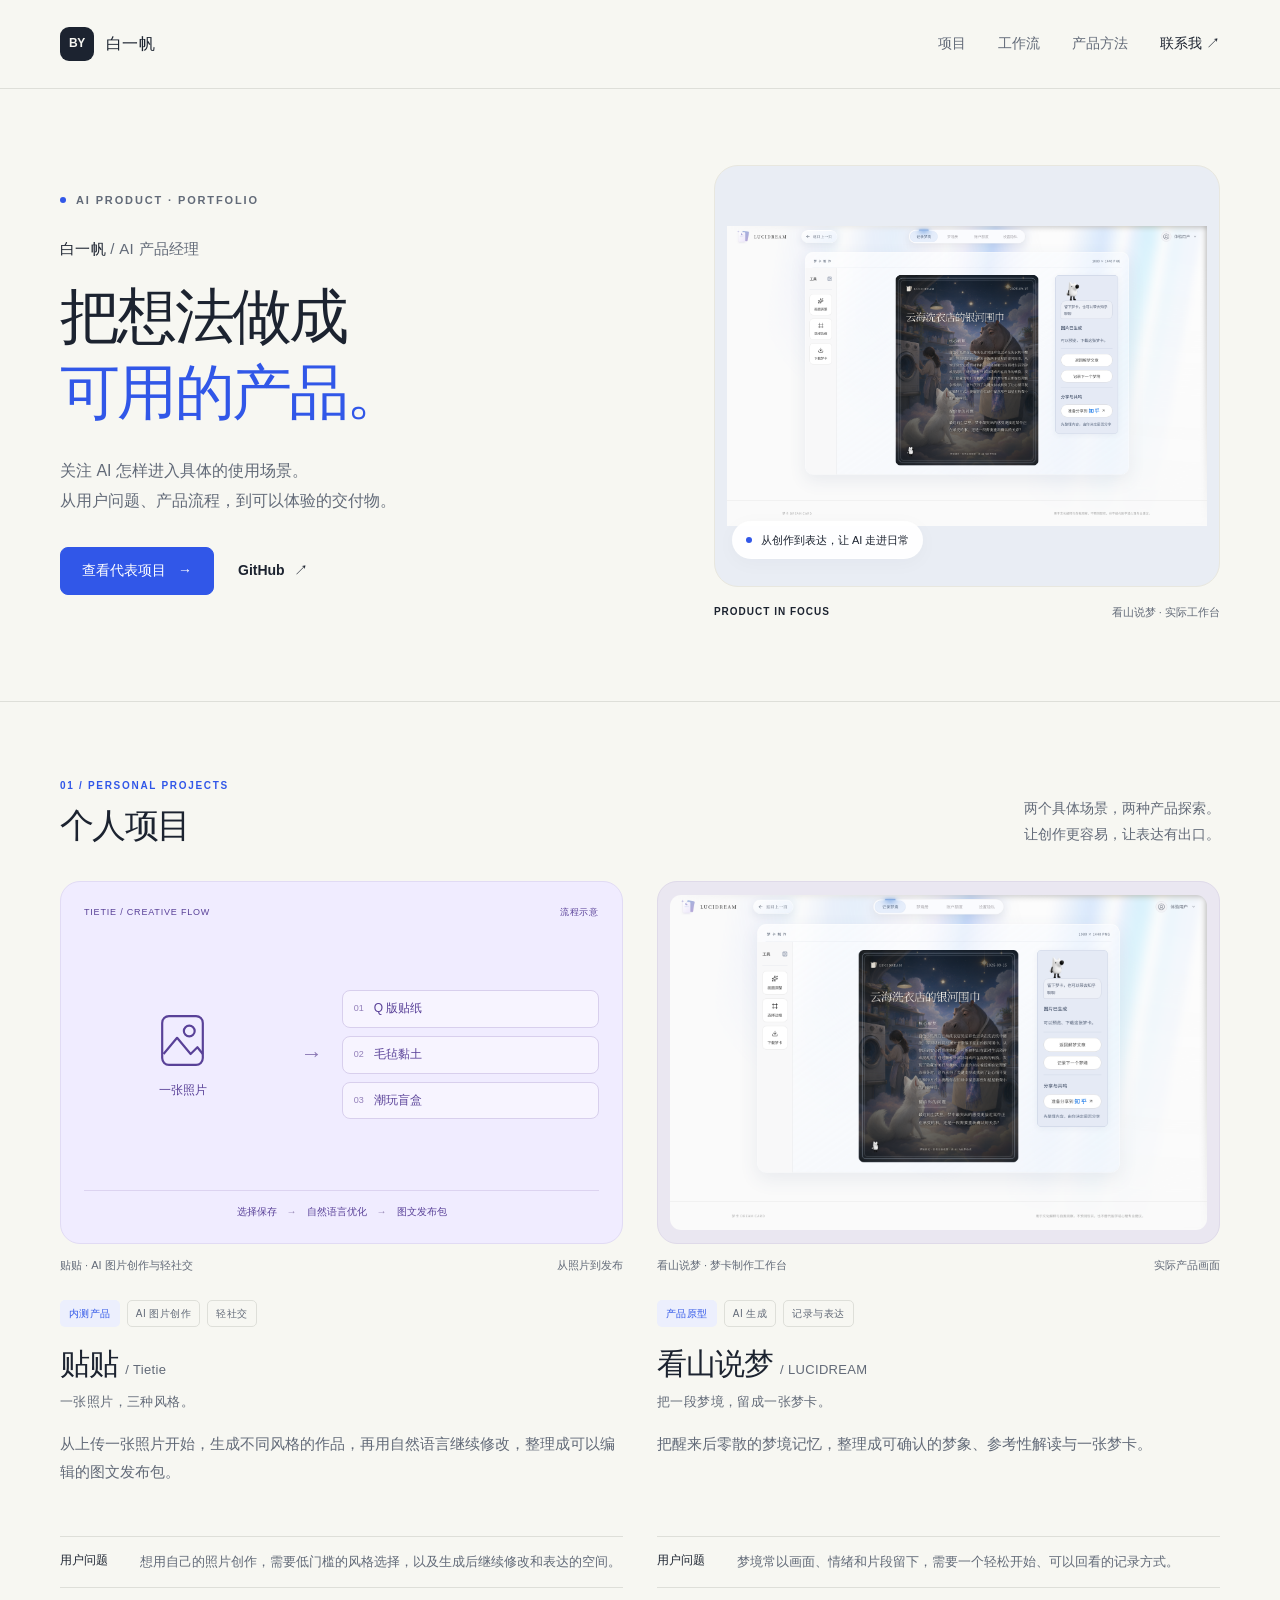
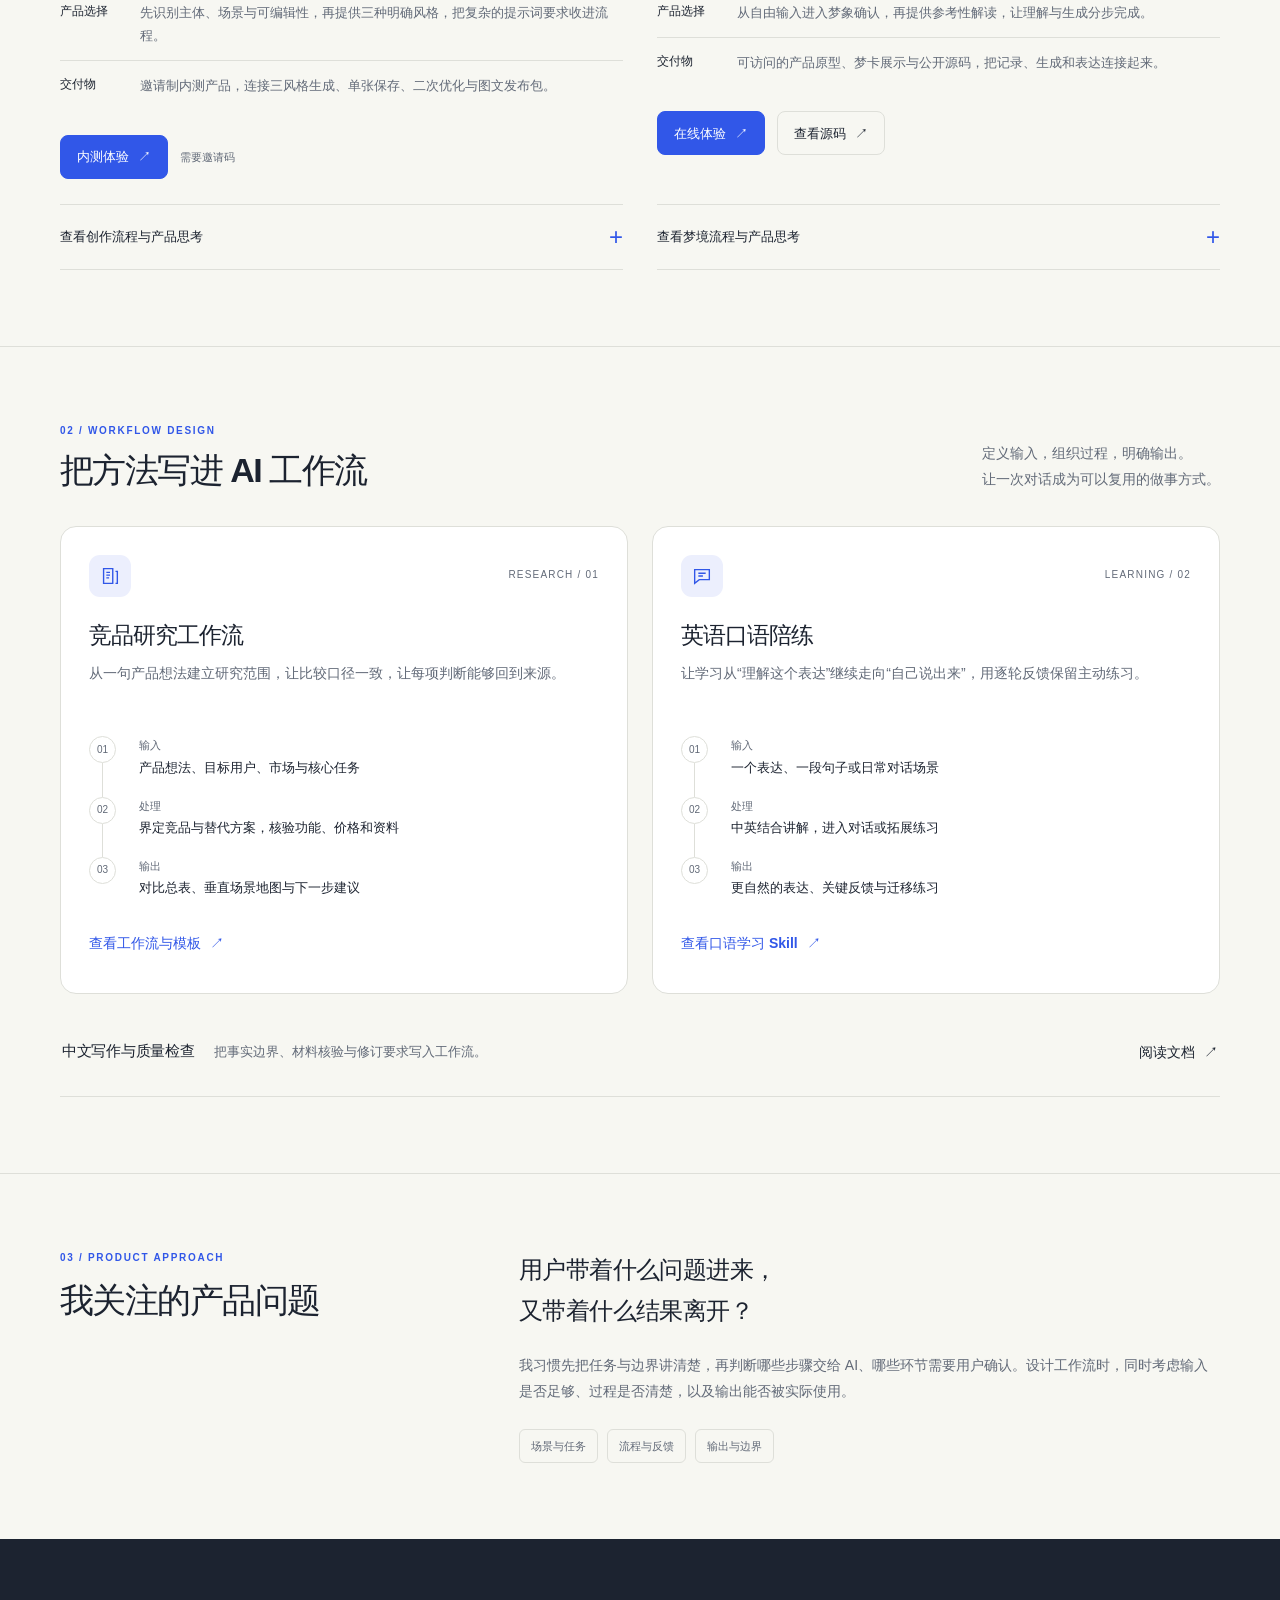
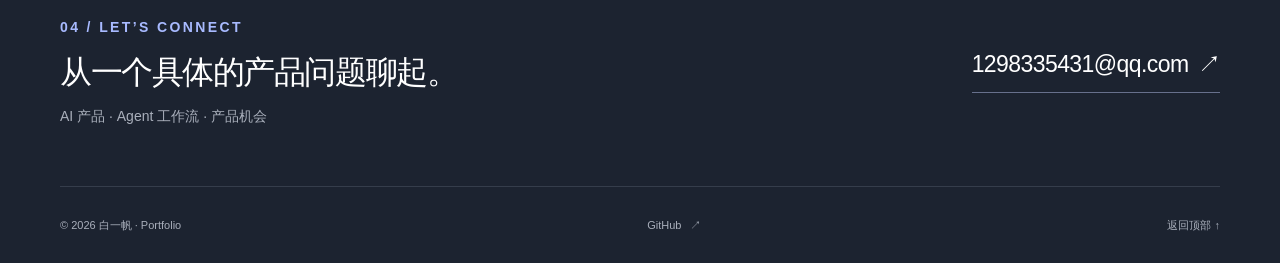
==== commit 6b88f685: "Redesign portfolio around Tietie and LUCIDREAM" ====
--- a/star-map-portfolio.html
+++ b/star-map-portfolio.html
@@ -1,899 +1,148 @@
 <!doctype html>
-<!-- 个人作品集。基于项目网页原型种子与版式库构建。 -->
 <html lang="zh-CN">
 <head>
-  <meta charset="utf-8" />
-  <meta name="viewport" content="width=device-width, initial-scale=1" />
-  <title>白一帆 · AI 产品经理作品集</title>
-  <meta name="description" content="AI 产品经理个人作品集，展示个人介绍、产品与 Coding 项目、知识分享和日常思考。" />
-  <meta name="color-scheme" content="light" />
+  <meta charset="utf-8">
+  <meta name="viewport" content="width=device-width, initial-scale=1">
+  <title>白一帆 · AI 产品经理</title>
+  <meta name="description" content="白一帆的 AI 产品作品集。贴贴、看山说梦两个个人产品，以及研究与学习的 AI 工作流。">
+  <meta name="color-scheme" content="light">
+  <meta property="og:title" content="白一帆 · AI 产品经理">
+  <meta property="og:description" content="把想法做成可用的产品。查看贴贴与看山说梦，以及研究、学习和表达的 AI 工作流。">
+  <meta property="og:image" content="https://1298335431-hub.github.io/laobai-Personal-website/assets/lucidream-cover.png">
+  <link rel="canonical" href="https://1298335431-hub.github.io/laobai-Personal-website/star-map-portfolio.html">
   <style>
-    /* ─── tokens ─────────────────────────────────────────────────────────
-       Six variables. Bind them to the active DESIGN.md and stop.
-       Do not introduce raw hex anywhere else in this file. */
-    :root {
-      --bg:      oklch(98% 0.004 95);
-      --surface: oklch(100% 0.002 95);
-      --fg:      oklch(20% 0.018 70);
-      --muted:   oklch(48% 0.012 70);
-      --border:  oklch(90% 0.006 95);
-      --accent:  oklch(52% 0.10 28);
+    :root{--paper:#f7f7f2;--ink:#1c2330;--secondary:#626a78;--blue:#3157e8;--line:#dedfd9;--white:#fff;--blue-soft:#eceffd;--radius:20px;--width:1160px;font-family:Inter,-apple-system,BlinkMacSystemFont,"Segoe UI","PingFang SC","Microsoft YaHei",sans-serif;color:var(--ink);background:var(--paper);font-synthesis:none;line-height:1.65;-webkit-font-smoothing:antialiased}
+    *,*::before,*::after{box-sizing:border-box}html{scroll-behavior:smooth;scroll-padding-top:100px}body{margin:0}a{color:inherit;text-decoration:none}button,a,summary{-webkit-tap-highlight-color:transparent;touch-action:manipulation}button{font:inherit}img{display:block;max-width:100%;height:auto}h1,h2,h3,p,figure{margin:0}h1,h2,h3{line-height:1.25;letter-spacing:-.045em}p{overflow-wrap:anywhere}a:focus-visible,summary:focus-visible,button:focus-visible{outline:3px solid var(--blue);outline-offset:5px}::selection{background:#dce3ff}.wrap{width:min(var(--width),calc(100% - 80px));margin-inline:auto}.skip{position:fixed;top:-100px;left:20px;z-index:50;padding:12px 20px;background:var(--ink);color:white}.skip:focus{top:12px}.external::after{content:"↗";margin-left:9px}.arrow::after{content:"→";margin-left:12px}.text-link{display:inline-flex;align-items:center;min-height:44px;font-size:14px;font-weight:600}.text-link:hover{color:var(--blue)}
+    .header{border-bottom:1px solid var(--line)}.nav{height:88px;display:flex;align-items:center;justify-content:space-between;gap:30px}.brand{display:flex;align-items:center;gap:12px;font-size:16px;font-weight:650;letter-spacing:.02em}.brand-mark{display:grid;place-items:center;background:var(--ink);color:var(--paper);width:34px;height:34px;border-radius:9px;font-size:12px;letter-spacing:-.03em}.nav-links{display:flex;align-items:center;gap:32px;font-size:14px}.nav-links a{display:inline-flex;align-items:center;min-height:44px;color:var(--secondary)}.nav-links a:hover{color:var(--blue)}.nav-contact{color:var(--ink)!important}.eyebrow{display:flex;align-items:center;gap:10px;font-size:11px;letter-spacing:.17em;font-weight:600;color:var(--secondary)}.eyebrow::before{content:"";width:6px;height:6px;background:var(--blue);border-radius:50%;flex-shrink:0}
+    .hero{display:grid;grid-template-columns:1.15fr 1fr;align-items:center;gap:72px;padding-block:76px 80px}.hero-copy{min-width:0}.hero .eyebrow{margin-bottom:28px}.hero-name{font-size:15px;color:var(--secondary);margin-bottom:17px;letter-spacing:.02em}.hero-name strong{font-weight:600;color:var(--ink)}h1{font-size:clamp(42px,4.7vw,65px);font-weight:650;line-height:1.27}.hero h1 span{display:block}.hero h1 .blue{color:var(--blue)}.hero-description{font-size:16px;color:var(--secondary);max-width:32em;margin-top:24px;line-height:1.9}.actions{display:flex;align-items:center;gap:24px;flex-wrap:wrap;margin-top:30px}.button{display:inline-flex;align-items:center;justify-content:center;min-height:48px;padding:11px 21px;border:1px solid var(--blue);border-radius:8px;background:var(--blue);color:var(--white);font-size:14px;font-weight:600;transition:background .15s,transform .15s}.button:hover{background:#2645be;transform:translateY(-1px)}.button.secondary{background:transparent;color:var(--ink);border-color:var(--line)}.button.secondary:hover{border-color:var(--ink);background:var(--white)}.hero-visual{position:relative;min-width:0}.hero-image{aspect-ratio:1.1;background:#f0eee8;border-radius:24px;overflow:hidden;display:grid;place-items:center;border:1px solid #e8e7df}.hero-image img{width:100%;height:100%;object-fit:cover}.hero-caption{display:flex;justify-content:space-between;align-items:center;gap:12px;margin-top:16px;font-size:11px;color:var(--secondary);letter-spacing:.05em}.hero-caption strong{color:var(--ink);font-size:12px;letter-spacing:.12em}.visual-label{position:absolute;left:18px;bottom:62px;max-width:calc(100% - 36px);display:flex;align-items:center;gap:9px;padding:9px 13px;background:rgba(255,255,255,.92);border:1px solid rgba(255,255,255,.9);border-radius:100px;font-size:11px;box-shadow:0 4px 20px #1c233008}.visual-label::before{content:"";height:6px;width:6px;background:var(--blue);border-radius:50%}
+    .section{padding-block:76px;border-top:1px solid var(--line)}.section-heading{display:flex;align-items:flex-end;justify-content:space-between;gap:30px;margin-bottom:34px}.section-heading h2{font-size:34px;font-weight:600;margin-top:10px}.section-heading .aside{max-width:24em;font-size:14px;color:var(--secondary);line-height:1.8}.section-number{font-size:10px;font-weight:650;color:var(--blue);letter-spacing:.17em}.case{display:grid;grid-template-columns:1.12fr 1fr;gap:50px;align-items:start}.case-visual{min-width:0}.case-image{display:block;padding:12px;background:#eae7f1;border:1px solid #dfdae9;border-radius:var(--radius);transition:transform .2s}.case-image:hover{transform:translateY(-3px)}.case-image img{width:100%;aspect-ratio:1.44;object-fit:contain;border-radius:11px;background:#eae7f1}.image-caption{font-size:11px;color:var(--secondary);margin-top:12px;display:flex;justify-content:space-between;gap:14px}.case-copy{padding-top:1px;min-width:0}.tags{display:flex;flex-wrap:wrap;gap:7px;margin-bottom:18px}.tag{font-size:10px;line-height:1.5;letter-spacing:.045em;border:1px solid var(--line);border-radius:5px;padding:5px 8px;color:var(--secondary)}.tag.blue{color:var(--blue);background:var(--blue-soft);border-color:transparent}.case-title{font-size:30px;font-weight:600;letter-spacing:-.035em}.case-subtitle{font-size:11px;letter-spacing:.18em;color:var(--secondary);margin-top:8px}.case-description{font-size:15px;color:var(--secondary);line-height:1.85;margin-top:18px}.decision-list{margin:24px 0 0}.decision-list>div{display:grid;grid-template-columns:65px minmax(0,1fr);gap:15px;padding:13px 0;border-top:1px solid var(--line)}.decision-list dt{font-size:12px;font-weight:600;padding-top:1px}.decision-list dd{margin:0;font-size:13px;color:var(--secondary);line-height:1.8}.case .actions{margin-top:24px;gap:12px}.case .button{font-size:13px;min-height:44px;padding:10px 16px}.case-details{margin-top:34px;border-top:1px solid var(--line);border-bottom:1px solid var(--line)}summary{list-style:none;cursor:pointer;display:flex;justify-content:space-between;align-items:center;gap:16px;padding:20px 0;font-size:13px;font-weight:600}summary::-webkit-details-marker{display:none}summary::after{content:"+";font-size:24px;font-weight:400;line-height:1;color:var(--blue)}details[open]>summary::after{content:"−"}.detail-content{display:grid;grid-template-columns:1fr 1fr;gap:38px;padding:4px 0 26px}.detail-content h3{font-size:15px;letter-spacing:-.02em;margin-bottom:10px}.detail-content p{font-size:13px;color:var(--secondary);line-height:1.9}.detail-content a{color:var(--blue);text-decoration:underline;text-underline-offset:3px}
+    .workflow-grid{display:grid;grid-template-columns:1fr 1fr;gap:24px}.workflow{min-width:0;padding:28px;background:var(--white);border:1px solid var(--line);border-radius:16px}.workflow-head{display:flex;justify-content:space-between;gap:20px;align-items:center;margin-bottom:24px}.workflow-icon{display:grid;place-items:center;width:42px;height:42px;background:var(--blue-soft);color:var(--blue);border-radius:11px}.workflow-icon svg{width:22px;height:22px}.workflow-id{font-size:10px;letter-spacing:.12em;color:var(--secondary)}.workflow h3{font-size:23px;font-weight:600}.workflow-description{font-size:14px;line-height:1.85;color:var(--secondary);margin-top:12px;min-height:52px}.flow{margin:23px 0 15px;padding:0;list-style:none}.flow li{display:grid;grid-template-columns:36px minmax(0,1fr);gap:14px;position:relative;padding-bottom:18px}.flow li:last-child{padding-bottom:0}.flow li:not(:last-child)::before{position:absolute;content:"";left:13px;top:27px;bottom:0;width:1px;background:var(--line)}.flow-step{display:grid;place-items:center;width:27px;height:27px;border:1px solid var(--line);border-radius:50%;font-size:10px;color:var(--secondary)}.flow strong{display:block;font-size:11px;color:var(--secondary);font-weight:500;margin-bottom:2px;letter-spacing:.03em}.flow p{font-size:13px;line-height:1.7}.workflow .text-link{margin-top:7px;color:var(--blue)}.resource-row{display:flex;align-items:center;justify-content:space-between;gap:22px;padding:22px 2px;border-bottom:1px solid var(--line);margin-top:14px}.resource-copy{display:flex;align-items:baseline;gap:20px}.resource-copy h3{font-size:15px;letter-spacing:-.02em;white-space:nowrap}.resource-copy p{font-size:13px;color:var(--secondary)}.resource-row .text-link{flex-shrink:0}
+    .method{display:grid;grid-template-columns:.8fr 1.5fr;gap:85px;align-items:start}.method h2{font-size:34px;font-weight:600;margin-top:12px}.method-copy .lead{font-size:24px;line-height:1.7;letter-spacing:-.025em;max-width:29em}.method-copy>p+p{margin-top:20px;font-size:14px;color:var(--secondary);line-height:1.9}.method-principles{display:flex;flex-wrap:wrap;gap:9px;margin-top:24px}.method-principles span{padding:7px 11px;border:1px solid var(--line);border-radius:6px;font-size:11px;color:var(--secondary)}.contact{padding-block:64px 58px;background:var(--ink);color:var(--white)}.contact-inner{display:flex;justify-content:space-between;align-items:center;gap:40px}.contact .section-number{color:#a8baff}.contact h2{font-size:32px;font-weight:550;margin-top:13px}.contact p{color:#a9afbb;font-size:14px;margin-top:13px}.contact-email{font-size:23px;letter-spacing:-.025em;display:inline-flex;align-items:center;min-height:54px;border-bottom:1px solid #67708c;white-space:nowrap}.contact-email:hover{color:#bbc8ff;border-color:#bbc8ff}.footer{background:var(--ink);color:#a9afbb}.footer-inner{display:flex;align-items:center;justify-content:space-between;gap:25px;padding-block:22px;border-top:1px solid #353d4b;font-size:11px}.footer a{min-height:32px;display:inline-flex;align-items:center}.footer a:hover{color:var(--white)}
+    @media(min-width:1440px){.hero{padding-block:92px 96px}.hero-image{aspect-ratio:1.05}}
+    @media(max-width:1000px){.wrap{width:calc(100% - 56px)}.hero{gap:38px}.hero h1{font-size:clamp(40px,5.2vw,54px)}.case{gap:30px;grid-template-columns:1fr 1fr}.case-title{font-size:27px}.method{gap:45px;grid-template-columns:.7fr 1.3fr}.contact-email{font-size:21px}.resource-copy{display:block}.resource-copy p{margin-top:5px}}
+    @media(max-width:760px){html{scroll-padding-top:24px}.wrap{width:calc(100% - 40px)}.nav{height:74px;gap:15px}.nav-links{gap:20px}.nav-links .desktop-link{display:none}.hero{grid-template-columns:1fr;gap:34px;padding-block:45px 48px}.hero .eyebrow{margin-bottom:24px}.hero h1{font-size:clamp(38px,8.8vw,60px)}.hero-name{font-size:14px}.hero-description{font-size:15px;max-width:34em;margin-top:20px}.actions{margin-top:24px;gap:23px}.hero-visual{max-width:560px;width:100%;justify-self:center}.hero-image{aspect-ratio:1.32;border-radius:18px}.hero-caption{font-size:10px;margin-top:12px}.hero-caption strong{font-size:11px}.visual-label{bottom:53px;left:14px;font-size:10px;padding:7px 11px}.section{padding-block:48px}.section-heading{display:block;margin-bottom:28px}.section-heading h2{font-size:29px}.section-heading .aside{margin-top:13px;max-width:none;font-size:13px}.case{grid-template-columns:1fr;gap:28px}.case-image{padding:9px;border-radius:15px}.case-image img{aspect-ratio:1.5}.image-caption{font-size:10px}.case-title{font-size:29px}.case-description{font-size:14px}.case-copy .tags{margin-bottom:14px}.decision-list{margin-top:20px}.decision-list>div{grid-template-columns:61px 1fr}.case-details{margin-top:28px}.detail-content{grid-template-columns:1fr;gap:23px}.workflow-grid{grid-template-columns:1fr;gap:18px}.workflow{padding:24px}.workflow-description{min-height:0}.workflow-head{margin-bottom:20px}.resource-row{align-items:flex-start;gap:15px}.resource-row .text-link{font-size:12px}.resource-copy p{font-size:12px}.method{grid-template-columns:1fr;gap:25px}.method h2{font-size:29px}.method-copy .lead{font-size:22px}.contact{padding-block:44px 40px}.contact-inner{display:block}.contact h2{font-size:28px}.contact-email{font-size:22px;margin-top:24px}.footer-inner{font-size:10px}.button:hover,.case-image:hover{transform:none}}
+    @media(prefers-reduced-motion:reduce){html{scroll-behavior:auto}*,*::before,*::after{transition:none!important;animation:none!important}}
+    @media print{.header,.hero-visual,.actions,.case-image,.case-details,.contact,.footer{display:none}.wrap{width:100%}.hero,.section{padding-block:24px}.hero,.case,.method{display:block}.hero h1{font-size:32px}.section-heading h2{font-size:24px}.workflow-grid{gap:12px}.workflow{padding:18px}body{background:white;color:black}}
 
-      --font-display: 'Iowan Old Style', 'Charter', Georgia, 'Songti SC', STSong, serif;
-      --font-body:    -apple-system, BlinkMacSystemFont, 'Segoe UI', system-ui, 'PingFang SC', 'Microsoft YaHei', sans-serif;
-      --accent-soft: color-mix(in oklch, var(--accent) 14%, transparent);
-      --fg-soft: color-mix(in oklch, var(--fg) 6%, transparent);
-      --font-mono:    ui-monospace, 'JetBrains Mono', 'SF Mono', Menlo, monospace;
-
-      /* scale — clamp() so it works at 1280, 1440, 1920 without media queries */
-      --fs-h1: clamp(44px, 6vw, 76px);
-      --fs-h2: clamp(32px, 4vw, 48px);
-      --fs-h3: 22px;
-      --fs-lead: 19px;
-      --fs-body: 16px;
-      --fs-meta: 13px;
-
-      /* spacing — 8-point grid */
-      --gap-xs: 8px;
-      --gap-sm: 12px;
-      --gap-md: 20px;
-      --gap-lg: 32px;
-      --gap-xl: 56px;
-      --gap-2xl: 96px;
-      --container: 1120px;
-      --gutter: 32px;
-
-      --radius: 10px;
-      --radius-lg: 16px;
-    }
-
-    /* ─── reset & base ──────────────────────────────────────────────── */
-    *, *::before, *::after { box-sizing: border-box; }
-    html { -webkit-text-size-adjust: 100%; }
-    body {
-      margin: 0;
-      background: var(--bg);
-      color: var(--fg);
-      font-family: var(--font-body);
-      font-size: var(--fs-body);
-      line-height: 1.55;
-      text-rendering: optimizeLegibility;
-      -webkit-font-smoothing: antialiased;
-    }
-    img, svg { display: block; max-width: 100%; }
-    a { color: inherit; text-decoration: none; }
-    button { font: inherit; cursor: pointer; }
-    p { text-wrap: pretty; }
-    h1, h2, h3, h4 { text-wrap: balance; }
-
-    /* ─── layout primitives ─────────────────────────────────────────── */
-    .container {
-      max-width: var(--container);
-      margin-inline: auto;
-      padding-inline: var(--gutter);
-    }
-    .section {
-      padding-block: clamp(48px, 8vw, var(--gap-2xl));
-    }
-    .section + .section { border-top: 1px solid var(--border); }
-    .stack { display: flex; flex-direction: column; }
-    .stack > * + * { margin-top: var(--gap-md); }
-    .row { display: flex; align-items: center; gap: var(--gap-md); }
-    .row-between { display: flex; align-items: center; justify-content: space-between; gap: var(--gap-md); }
-    .grid-2 { display: grid; grid-template-columns: repeat(2, 1fr); gap: var(--gap-lg); }
-    .grid-3 { display: grid; grid-template-columns: repeat(3, 1fr); gap: var(--gap-lg); }
-    .grid-4 { display: grid; grid-template-columns: repeat(4, 1fr); gap: var(--gap-md); }
-    .grid-2-1 { display: grid; grid-template-columns: 2fr 1fr; gap: var(--gap-xl); align-items: start; }
-    .grid-1-2 { display: grid; grid-template-columns: 1fr 2fr; gap: var(--gap-xl); align-items: start; }
-    @media (max-width: 920px) {
-      .grid-2, .grid-3, .grid-4, .grid-2-1, .grid-1-2 { grid-template-columns: 1fr; }
-    }
-
-    /* ─── type ──────────────────────────────────────────────────────── */
-    .h1, h1 { font-family: var(--font-display); font-size: var(--fs-h1); line-height: 1.04; letter-spacing: -0.02em; margin: 0; }
-    .h2, h2 { font-family: var(--font-display); font-size: var(--fs-h2); line-height: 1.1; letter-spacing: -0.015em; margin: 0; }
-    .h3, h3 { font-size: var(--fs-h3); font-weight: 600; line-height: 1.3; letter-spacing: -0.005em; margin: 0; }
-    .lead   { font-size: var(--fs-lead); line-height: 1.55; color: var(--muted); max-width: 60ch; margin: 0; }
-    .eyebrow {
-      font-family: var(--font-mono);
-      font-size: 12px;
-      letter-spacing: 0.08em;
-      text-transform: uppercase;
-      color: var(--accent);
-      margin: 0 0 var(--gap-md);
-    }
-    .meta { font-family: var(--font-mono); font-size: var(--fs-meta); color: var(--muted); }
-    .num  { font-family: var(--font-mono); font-variant-numeric: tabular-nums; }
-
-    /* ─── chrome: nav + footer ──────────────────────────────────────── */
-    .topnav {
-      position: sticky; top: 0; z-index: 10;
-      background: color-mix(in oklch, var(--bg) 92%, transparent);
-      backdrop-filter: blur(12px);
-      border-bottom: 1px solid var(--border);
-    }
-    .topnav-inner { display: flex; align-items: center; justify-content: space-between; padding-block: 14px; }
-    .topnav .logo { font-family: var(--font-display); font-size: 19px; font-weight: 600; letter-spacing: -0.01em; }
-    .topnav nav { display: flex; gap: var(--gap-lg); }
-    .topnav nav a { font-size: 14px; color: var(--muted); }
-    .topnav nav a:hover { color: var(--fg); }
-    .pagefoot { padding-block: var(--gap-xl); color: var(--muted); font-size: 13px; border-top: 1px solid var(--border); }
-    .pagefoot .row-between { flex-wrap: wrap; gap: var(--gap-md); }
-
-    /* ─── buttons ───────────────────────────────────────────────────── */
-    .btn {
-      display: inline-flex; align-items: center; gap: 8px;
-      padding: 11px 20px;
-      border-radius: var(--radius);
-      border: 1px solid transparent;
-      font-size: 15px;
-      font-weight: 500;
-      letter-spacing: -0.005em;
-      transition: transform 0.05s ease, background 0.15s ease, border-color 0.15s ease;
-    }
-    .btn:active { transform: translateY(1px); }
-    .btn-primary { background: var(--accent); color: var(--surface); border-color: var(--accent); }
-    .btn-primary:hover { background: color-mix(in oklch, var(--accent) 88%, black); }
-    .btn-secondary { background: transparent; color: var(--fg); border-color: var(--border); }
-    .btn-secondary:hover { border-color: var(--fg); }
-    .btn-ghost { background: transparent; color: var(--fg); border-color: transparent; padding-inline: 8px; }
-    .btn-ghost:hover { color: var(--accent); }
-    .btn-arrow::after { content: '→'; transition: transform 0.15s ease; }
-    .btn-arrow:hover::after { transform: translateX(2px); }
-
-    /* ─── card / surface ────────────────────────────────────────────── */
-    .card {
-      background: var(--surface);
-      border: 1px solid var(--border);
-      border-radius: var(--radius-lg);
-      padding: 28px;
-    }
-    .card-flat { background: transparent; border: 0; padding: 0; }
-    .card-rule { background: transparent; border: 0; border-top: 1px solid var(--fg); padding: 24px 0 0; border-radius: 0; }
-
-    /* ─── feature cell (icon + h3 + p) ──────────────────────────────── */
-    .feature .feature-mark {
-      width: 36px; height: 36px;
-      display: grid; place-items: center;
-      border: 1px solid var(--border);
-      border-radius: 10px;
-      color: var(--accent);
-      margin-bottom: var(--gap-md);
-    }
-    .feature .feature-mark svg { width: 18px; height: 18px; }
-    .feature h3 { margin-bottom: 6px; }
-    .feature p  { margin: 0; color: var(--muted); font-size: 15px; }
-
-    /* ─── stat (big number + label) ─────────────────────────────────── */
-    .stat .stat-num {
-      font-family: var(--font-display);
-      font-size: clamp(56px, 8vw, 96px);
-      line-height: 0.95;
-      letter-spacing: -0.04em;
-      color: var(--accent);
-      font-weight: 600;
-    }
-    .stat .stat-label { color: var(--muted); font-size: 14px; margin-top: 8px; max-width: 24ch; }
-    .stat .stat-unit  { font-size: 0.5em; opacity: 0.7; margin-left: 2px; }
-
-    /* ─── quote / testimonial ───────────────────────────────────────── */
-    .quote {
-      font-family: var(--font-display);
-      font-size: clamp(24px, 2.6vw, 32px);
-      line-height: 1.32;
-      letter-spacing: -0.01em;
-      max-width: 28ch;
-    }
-    .quote-author { color: var(--muted); font-size: 14px; margin-top: var(--gap-md); }
-    .quote-mark   {
-      font-family: var(--font-display);
-      font-size: 140px; line-height: 0.7;
-      color: var(--accent); opacity: 0.18;
-      margin-bottom: -28px;
-    }
-
-    /* ─── pill / badge / tag ────────────────────────────────────────── */
-    .pill {
-      display: inline-flex; align-items: center; gap: 6px;
-      padding: 4px 10px;
-      background: var(--accent-soft);
-      color: var(--accent);
-      border-radius: 999px;
-      font-family: var(--font-mono);
-      font-size: 11px;
-      letter-spacing: 0.04em;
-      text-transform: uppercase;
-    }
-    .tag {
-      display: inline-flex; align-items: center;
-      padding: 4px 10px;
-      background: transparent;
-      color: var(--muted);
-      border: 1px solid var(--border);
-      border-radius: 999px;
-      font-size: 12px;
-    }
-
-    /* ─── form field ────────────────────────────────────────────────── */
-    .field { display: flex; flex-direction: column; gap: 6px; }
-    .field label { font-size: 13px; color: var(--muted); }
-    .input, .textarea {
-      width: 100%;
-      padding: 11px 14px;
-      border: 1px solid var(--border);
-      border-radius: var(--radius);
-      background: var(--surface);
-      color: var(--fg);
-      font: inherit;
-      font-size: 15px;
-    }
-    .input:focus, .textarea:focus {
-      outline: 2px solid var(--accent-soft);
-      border-color: var(--accent);
-    }
-    .textarea { min-height: 96px; resize: vertical; line-height: 1.55; }
-
-    /* ─── table (data-style, no chrome) ─────────────────────────────── */
-    .ds-table { width: 100%; border-collapse: collapse; font-size: 14px; }
-    .ds-table th, .ds-table td { padding: 12px 14px; text-align: left; border-bottom: 1px solid var(--border); }
-    .ds-table th { color: var(--muted); font-weight: 500; font-family: var(--font-mono); font-size: 12px; letter-spacing: 0.04em; text-transform: uppercase; }
-    .ds-table tbody tr:hover { background: var(--fg-soft); }
-    .ds-table .num-col { font-family: var(--font-mono); font-variant-numeric: tabular-nums; text-align: right; }
-
-    /* ─── image placeholder (DS-tinted block, never broken <img>) ──── */
-    .ph-img {
-      background:
-        linear-gradient(135deg, var(--accent-soft), var(--fg-soft)),
-        var(--surface);
-      border: 1px solid var(--border);
-      border-radius: var(--radius-lg);
-      aspect-ratio: 16 / 10;
-      display: grid; place-items: center;
-      color: var(--muted);
-      font-family: var(--font-mono);
-      font-size: 12px;
-      letter-spacing: 0.04em;
-    }
-    .ph-img.square    { aspect-ratio: 1 / 1; }
-    .ph-img.portrait  { aspect-ratio: 3 / 4; }
-    .ph-img.wide      { aspect-ratio: 16 / 9; }
-    .content-img {
-      display: block;
-      max-width: 100%;
-      max-height: min(70vh, 720px);
-      width: auto;
-      height: auto;
-      object-fit: contain;
-      justify-self: center;
-      border-radius: var(--radius-lg);
-    }
-
-    /* ─── divider ───────────────────────────────────────────────────── */
-    .rule  { border: 0; border-top: 1px solid var(--border); margin: 0; }
-    .rule-strong { border: 0; border-top: 1px solid var(--fg); margin: 0; }
-
-    /* ─── hero variants used by layouts.md ──────────────────────────── */
-    .hero          { padding-block: clamp(80px, 12vw, 160px); }
-    .hero-center   { text-align: center; max-width: 32ch; margin-inline: auto; }
-    .hero h1       { margin-bottom: var(--gap-md); }
-    .hero .lead    { margin-bottom: var(--gap-lg); }
-    .hero-cta      { display: inline-flex; gap: var(--gap-sm); flex-wrap: wrap; }
-    .hero-center .hero-cta { justify-content: center; }
-    .hero-split    { display: grid; grid-template-columns: 1fr 1fr; gap: var(--gap-2xl); align-items: center; }
-    @media (max-width: 920px) { .hero-split { grid-template-columns: 1fr; } }
-
-    /* ─── log row (newsletter, blog list, changelog) ────────────────── */
-    .log-row { display: grid; grid-template-columns: 120px 1fr 100px; gap: var(--gap-lg); padding: 22px 0; border-top: 1px solid var(--border); align-items: baseline; }
-    .log-row .meta { color: var(--muted); }
-    .log-row h3 { font-size: 19px; }
-    .log-row .pull { text-align: right; }
-
-    /* 基于种子版式的个人作品集扩展，配色绑定 editorial-monocle。 */
-    :root { --container: 1280px; --radius: 4px; --radius-lg: 4px; --gutter: 48px; }
-    html { scroll-padding-top: 100px; }
-    body { overflow-wrap: break-word; }
-    h1, h2, h3, h4 { font-family: var(--font-display); }
-    h1 { font-size: clamp(42px,5.7vw,76px); font-weight: 500; line-height: 1.22; letter-spacing: -.035em; }
-    h2 { font-size: clamp(28px,3vw,40px); line-height: 1.3; font-weight: 500; }
-    h3 { line-height: 1.4; }
-    button, a, input, summary { -webkit-tap-highlight-color: transparent; }
-    a, button { touch-action: manipulation; }
-    button:disabled { cursor: not-allowed; opacity: .55; }
-    :focus-visible { outline: 2px solid var(--accent); outline-offset: 5px; }
-    a:hover { color: var(--fg); text-decoration: underline; text-underline-offset: 5px; }
-    .btn { min-height: 46px; border-radius: 3px; justify-content: center; }
-    .btn:hover { text-decoration: none; }
-    .btn-primary { background: var(--accent); color: var(--surface); }
-    .btn-primary:hover { background: oklch(from var(--accent) calc(l - .08) c h); color: var(--surface); }
-    .btn-ghost:hover { color: var(--fg); background: var(--fg-soft); }
-    .btn-secondary:hover { color: var(--fg); background: var(--surface); border-color: var(--fg); }
-    .skip-link { position: fixed; left: 20px; top: -100px; z-index: 50; padding: 12px 20px; background: var(--fg); color: var(--surface); }
-    .skip-link:focus { top: 12px; color: var(--surface); }
-    .topnav { z-index: 20; }
-    .topnav-inner { min-height: 84px; gap: 28px; }
-    .brand { display: inline-flex; align-items: center; gap: 13px; min-height: 44px; }
-    .brand-seal { display: grid; place-items: center; width: 33px; height: 33px; border: 1px solid var(--fg); font-family: var(--font-display); font-size: 20px; }
-    .topnav .logo { font-size: 17px; font-weight: 500; letter-spacing: .04em; }
-    .topnav nav { gap: 32px; align-items: center; }
-    .topnav nav a { min-height: 44px; display: inline-flex; align-items: center; color: var(--muted); }
-    .topnav nav a:hover, .topnav nav a[aria-current="location"] { color: var(--fg); }
-    .nav-contact { margin-left: 12px; border-bottom: 1px solid var(--fg); }
-    .mobile-menu { display: none; border: 1px solid var(--border); background: transparent; color: var(--fg); padding: 10px 14px; min-height: 44px; }
-    .section { padding-block: 80px; }
-    .hero { padding: 88px 0 46px; }
-    .hero-center { max-width: var(--container); text-align: left; }
-    .hero-content { display: grid; grid-template-columns: minmax(0,1fr) 275px; gap: 70px; align-items: center; }
-    .hero h1 { margin: 0 0 26px; }
-    .hero h1 span { display: block; }
-    .hero .eyebrow { font-size: 13px; letter-spacing: .12em; margin-bottom: 22px; }
-    .hero .lead { font-size: 17px; max-width: 33em; line-height: 1.85; margin-bottom: 30px; }
-    .hero-cta { align-items: center; gap: 20px; }
-    .hero-index { border-top: 1px solid var(--fg); padding-top: 18px; }
-    .hero-index > p { margin: 0 0 13px; font-size: 12px; letter-spacing: .08em; }
-    .index-link { display: grid; grid-template-columns: 25px 1fr 16px; gap: 12px; align-items: center; min-height: 65px; border-bottom: 1px solid var(--border); font-size: 15px; }
-    .index-link:hover { text-decoration: none; background: var(--fg-soft); }
-    .index-link .meta { font-size: 12px; }
-    .hero-foot { margin-top: 65px; padding-top: 20px; border-top: 1px solid var(--border); display: flex; justify-content: space-between; gap: 20px; color: var(--muted); font-size: 12px; }
-    .hero-foot p { margin: 0; }
-    .section-head { display: flex; justify-content: space-between; align-items: end; gap: 30px; margin-bottom: 32px; }
-    .section-kicker { font-family: var(--font-mono); font-size: 12px; color: var(--muted); margin: 0 0 13px; letter-spacing: .06em; }
-    .section-intro { color: var(--muted); font-size: 15px; margin: 15px 0 0; max-width: 42em; line-height: 1.8; }
-    .text-link { display: inline-flex; align-items: center; gap: 16px; min-height: 44px; font-size: 14px; border-bottom: 1px solid var(--border); }
-    .text-link:hover { border-color: var(--fg); text-decoration: none; }
-    .filter-group { display: flex; flex-wrap: wrap; gap: 8px; }
-    .filter { padding: 10px 18px; min-height: 44px; border: 1px solid transparent; background: transparent; color: var(--muted); font-size: 14px; }
-    .filter:hover { background: var(--fg-soft); color: var(--fg); }
-    .filter[aria-pressed="true"] { border-color: var(--fg); color: var(--fg); background: var(--surface); }
-    .project-grid { gap: 30px; }
-    .project-card { min-width: 0; }
-    .case-sheet { border: 1px solid var(--border); padding: 28px 32px; background: var(--surface); min-height: 275px; display: flex; flex-direction: column; justify-content: space-between; }
-    .case-sheet .row-between { align-items: start; }
-    .case-sheet .meta { font-size: 12px; }
-    .case-sheet .sheet-title { margin: 14px 0 20px; font-family: var(--font-display); font-size: clamp(26px,2.8vw,38px); line-height: 1.45; letter-spacing: -.02em; }
-    .case-sheet .sheet-title span { display: block; }
-    .case-path { display: flex; flex-wrap: wrap; gap: 9px; align-items: center; font-size: 12px; color: var(--muted); }
-    .case-path span { padding: 7px 11px; border: 1px solid var(--border); }
-    .case-sheet.inverse { background: var(--fg); color: var(--surface); border-color: var(--fg); }
-    .case-sheet.inverse .sheet-title { color: var(--surface); }
-    .inverse .meta, .inverse .case-path { color: color-mix(in oklch, var(--surface) 78%, var(--fg)); }
-    .inverse .case-path span { border-color: color-mix(in oklch, var(--surface) 25%, var(--fg)); }
-    .project-details { padding-top: 22px; }
-    .project-meta { display: flex; gap: 16px; align-items: center; margin-bottom: 11px; font-size: 12px; color: var(--muted); }
-    .project-meta span + span { border-left: 1px solid var(--border); padding-left: 16px; }
-    .project-details h3 { font-size: 23px; font-weight: 500; }
-    .project-details > p { font-size: 15px; line-height: 1.8; color: var(--muted); margin: 12px 0 17px; max-width: 40em; }
-    .project-open { justify-content: space-between; width: 100%; padding: 12px 0; border: 0; border-top: 1px solid var(--border); background: transparent; color: var(--fg); min-height: 48px; display: flex; font-size: 14px; text-align: left; }
-    .project-open:hover { border-color: var(--fg); text-decoration: underline; text-underline-offset: 5px; }
-    .section-note { font-size: 12px; color: var(--muted); margin: 24px 0 0; }
-    .empty-result { padding: 36px 0; border-top: 1px solid var(--border); color: var(--muted); line-height: 1.8; }
-    .empty-result p { margin: 8px 0 0; font-size: 14px; }
-    .about-layout { align-items: start; gap: 70px; }
-    .about-statement { font-family: var(--font-display); font-size: 27px; line-height: 1.7; margin: 0 0 25px; max-width: 23em; }
-    .profile-description { font-size: 16px; line-height: 1.9; color: var(--muted); margin: 0 0 25px; }
-    .profile-tags { display: flex; flex-wrap: wrap; gap: 10px; }
-    .profile-tags .tag { border-radius: 2px; font-size: 12px; padding: 6px 12px; }
-    .profile-list { margin: 0; padding: 0; }
-    .profile-list > div { display: grid; grid-template-columns: 85px minmax(0,1fr); gap: 20px; border-top: 1px solid var(--border); padding: 17px 0; font-size: 14px; }
-    .profile-list dt { color: var(--muted); }
-    .profile-list dd { margin: 0; }
-    .writing-layout { gap: 68px; align-items: start; }
-    .writing-layout > * { min-width: 0; }
-    .writing-toolbar { display: flex; justify-content: space-between; align-items: center; gap: 16px; margin-bottom: 23px; }
-    .writing-toolbar .filter { padding-inline: 12px; }
-    .log-row { grid-template-columns: 80px minmax(0,1fr); gap: 22px; }
-    .article-link { display: inline-flex; min-height: 44px; align-items: center; gap: 10px; }
-    .log-row h3 { font-size: 20px; font-weight: 500; }
-    .log-row p { font-size: 14px; color: var(--muted); }
-    .log-row > a { grid-column: 2; }
-    .platform-panel { border-top: 1px solid var(--fg); padding-top: 18px; }
-    .platform-panel > p { font-size: 12px; color: var(--muted); margin: 0 0 16px; }
-    .platform-row { display: grid; grid-template-columns: minmax(0,1fr) auto; gap: 16px; align-items: center; padding: 17px 0; border-bottom: 1px solid var(--border); min-height: 70px; }
-    .platform-name { font-size: 15px; }
-    .platform-sub { display: block; font-size: 12px; color: var(--muted); margin-top: 4px; }
-    .link-state { font-size: 12px; color: var(--muted); }
-    a.platform-row:hover { text-decoration: none; background: var(--fg-soft); }
-    a.platform-row:hover .platform-name { text-decoration: underline; text-underline-offset: 4px; }
-    .contact-layout { text-align: left; display: grid; grid-template-columns: minmax(0,1fr) 320px; gap: 50px; align-items: center; }
-    .contact-layout .lead { font-size: 16px; line-height: 1.9; margin: 16px 0 0; }
-    .contact-box { border-top: 1px solid var(--fg); padding-top: 20px; }
-    .contact-box p { font-size: 14px; margin: 0 0 12px; color: var(--muted); }
-    .contact-box a { display: block; min-height: 44px; padding-block: 10px; }
-    .contact-box .contact-value { color: var(--fg); }
-    .pagefoot { padding-block: 28px; }
-    .pagefoot .meta { font-size: 12px; }
-    .back-top { min-height: 44px; display: inline-flex; align-items: center; gap: 14px; }
-    dialog { width: min(760px,calc(100% - 32px)); max-height: 86vh; margin: auto; padding: 0; border: 1px solid var(--border); border-radius: 4px; background: var(--bg); color: var(--fg); box-shadow: 0 20px 80px color-mix(in oklch,var(--fg) 20%,transparent); }
-    dialog::backdrop { background: color-mix(in oklch,var(--fg) 55%,transparent); backdrop-filter: blur(3px); }
-    .dialog-bar { display: flex; justify-content: space-between; align-items: center; gap: 20px; padding: 16px 28px; border-bottom: 1px solid var(--border); position: sticky; top: 0; background: var(--bg); z-index: 1; }
-    .dialog-close { border: 1px solid var(--border); background: var(--surface); color: var(--fg); min-height: 44px; padding: 8px 16px; }
-    .dialog-close:hover { border-color: var(--fg); }
-    .dialog-body { padding: 34px 36px; }
-    .dialog-body h2 { margin-bottom: 15px; }
-    .dialog-description { color: var(--muted); font-size: 15px; line-height: 1.9; margin-bottom: 28px; }
-    .case-field { display: grid; grid-template-columns: 30px minmax(0,1fr); gap: 16px; padding: 23px 0; border-top: 1px solid var(--border); }
-    .case-field .meta { padding-top: 3px; }
-    .case-field h3 { font-size: 19px; margin-bottom: 10px; }
-    .case-field p { margin: 0; color: var(--muted); font-size: 15px; line-height: 1.9; white-space: pre-line; }
-    .dialog-links { display: flex; gap: 12px; flex-wrap: wrap; margin-top: 24px; }
-    .notice { padding: 14px 0 0; border-top: 1px solid var(--border); font-size: 12px; color: var(--muted); }
-    [hidden] { display: none !important; }
-    .no-script { padding: 24px 48px; background: var(--surface); }
-    @media (min-width: 1500px) { .hero { padding-top: 110px; } }
-    @media (max-width: 1080px) { .hero-content { grid-template-columns: minmax(0,1fr) 230px; gap: 35px; } .topnav nav { gap: 20px; } }
-    @media (max-width: 920px) {
-      :root { --gutter: 28px; }
-      .hero { padding-top: 60px; }
-      .hero-content { grid-template-columns: 1fr; gap: 42px; }
-      .hero-index { display: none; }
-      .hero h1 { font-size: clamp(40px,7.5vw,64px); }
-      .hero-foot { margin-top: 42px; }
-      .section { padding-block: 60px; }
-      .section-head { align-items: start; flex-direction: column; gap: 22px; }
-      .case-sheet { min-height: 250px; }
-      .project-grid { gap: 38px; }
-      .about-layout, .writing-layout { gap: 38px; }
-      .contact-layout { grid-template-columns: 1fr; gap: 34px; }
-      .topnav nav { gap: 15px; }
-      .nav-contact { margin-left: 0; }
-    }
-    @media (max-width: 640px) {
-      :root { --gutter: 22px; }
-      .topnav-inner { min-height: 74px; flex-wrap: wrap; gap: 12px; padding-block: 14px; }
-      .mobile-menu { display: inline-flex; }
-      .topnav nav { display: none; width: 100%; flex-direction: column; align-items: stretch; gap: 0; padding-top: 8px; }
-      .topnav nav.is-open { display: flex; }
-      .topnav nav a { padding: 10px 3px; }
-      .nav-contact { border-bottom: 0; }
-      .hero { padding-top: 48px; }
-      .hero h1 { font-size: clamp(32px,8.8vw,52px); line-height: 1.4; }
-      .hero .lead { font-size: 16px; }
-      .hero-foot { flex-direction: column; gap: 8px; }
-      .hero-cta { gap: 12px; }
-      .hero-cta .btn { font-size: 14px; padding-inline: 16px; }
-      .filter { padding-inline: 13px; }
-      .case-sheet { min-height: 255px; padding: 22px; }
-      .case-sheet .sheet-title { font-size: clamp(23px,6.3vw,31px); }
-      .writing-toolbar { align-items: start; flex-direction: column; }
-      .log-row { grid-template-columns: minmax(0,1fr); gap: 10px; }
-      .log-row > .meta { grid-column: 1 / -1; }
-      .log-row > a { grid-column: 1; }
-      .about-statement { font-size: 23px; }
-      .dialog-bar { padding: 12px 18px; }
-      .dialog-body { padding: 28px 22px; }
-      .contact-layout h2 { max-width: 13em; }
-    }
-    @media (prefers-reduced-motion: reduce) { *, *::before, *::after { animation: none !important; transition: none !important; scroll-behavior: auto !important; } }
-    @media print { .topnav, .hero-cta, .filter-group, .project-open, .back-top { display: none; } .section { padding-block: 25px; } body { font-size: 12pt; } .container { max-width: none; padding-inline: 0; } .section, .project-card { break-inside: avoid; } }
-
-    /* 星图沿用已有 brand-spec；局部变量使原作品集保持米白编辑版式。 */
-    .starmap {
-      --bg: oklch(0.17 0.035 267); --surface: oklch(0.21 0.033 267); --fg: oklch(0.91 0.012 255);
-      --muted: oklch(0.68 0.022 255); --border: oklch(0.42 0.045 270); --accent: oklch(0.66 0.145 36);
-      --font-display: Georgia, "Songti SC", STSong, serif;
-      --font-body: system-ui, -apple-system, "PingFang SC", "Microsoft YaHei", sans-serif;
-      --font-mono: ui-monospace, SFMono-Regular, Menlo, Consolas, monospace;
-      padding: 0; color: var(--fg); background: var(--bg); font-family: var(--font-body); isolation: isolate;
-    }
-    .starmap-frame { max-width: 1200px; aspect-ratio: 1200 / 560; position: relative; margin: auto; }
-    .starmap-meta { position: absolute; inset: 8% 5% auto; display: flex; align-items: center; justify-content: space-between; gap: 20px; }
-    .starmap-meta p { margin: 0; color: var(--muted); font: 12px/1.6 var(--font-mono); letter-spacing: .13em; }
-    .starmap-meta span { font-size: 12px; letter-spacing: .05em; color: var(--muted); }
-    .starmap-copy { position: absolute; left: 5%; top: 25%; width: 29%; }
-    .starmap-copy h1 { color: var(--fg); font: 500 clamp(36px,4.35vw,52px)/1.25 var(--font-display); letter-spacing: -.045em; margin: 0 0 24px; animation: sm-intro .95s cubic-bezier(.22,.61,.36,1) both; }
-    .starmap-position { font-size: clamp(14px,1.5vw,18px); line-height: 1.8; color: var(--fg); margin: 0; animation: sm-intro .85s .2s cubic-bezier(.22,.61,.36,1) both; }
-    .starmap-caption { border-top: 1px solid var(--border); padding-top: 21px; margin: 27px 0 0; color: var(--muted); font-size: 12px; letter-spacing: .08em; max-width: 270px; animation: sm-intro .85s .4s ease both; }
-    .starmap-visual { position: absolute; width: 62.08333%; height: 77.67857%; top: 10.71429%; left: 33.75%; }
-    .starmap-visual svg { width: 100%; height: 100%; overflow: visible; }
-    .starmap-bottom { position: absolute; left: 5%; right: 5%; bottom: 5%; display: flex; align-items: center; justify-content: space-between; gap: 24px; }
-    .starmap-pause { min-height: 44px; padding: 10px 0; border: 0; background: transparent; color: var(--muted); font-size: 12px; display: inline-flex; align-items: center; gap: 10px; }
-    .starmap-pause:hover { color: var(--fg); background: transparent; }
-    .starmap-pause svg { width: 12px; height: 12px; }
-    .starmap-enter { min-height: 44px; color: var(--fg); border-bottom: 1px solid var(--accent); display: inline-flex; align-items: center; justify-content: space-between; gap: 40px; padding: 10px 0; font-size: 16px; }
-    .starmap-enter:hover { color: var(--fg); background: var(--surface); border-color: var(--fg); text-decoration: none; }
-    .starmap-enter-arrow { display: inline-block; animation: sm-arrow 2s ease-in-out infinite; }
-    .starmap :focus-visible { outline: 2px solid var(--fg); outline-offset: 6px; }
-    .sm-grid { stroke: var(--border); opacity: .3; stroke-dasharray: 1 9; fill: none; }
-    .sm-star { fill: var(--muted); opacity: .6; animation: sm-stars 8s ease-in-out infinite; }
-    .sm-grain { fill: var(--muted); opacity: .24; }
-    .sm-route-base { fill: none; stroke: var(--border); stroke-width: 1.2; }
-    .sm-route { fill: none; stroke: var(--muted); stroke-width: 1.4; stroke-dasharray: 1; stroke-dashoffset: 0; stroke-linecap: round; animation: sm-draw 8s cubic-bezier(.4,0,.2,1) infinite both; }
-    .sm-core-orbit { fill: none; stroke: var(--border); stroke-width: 1; transform-origin: 739.58px 409.3px; animation: sm-breathe 8s ease-in-out infinite; }
-    .sm-core { fill: var(--fg); stroke: var(--bg); stroke-width: 5; transform-origin: 739.58px 409.3px; animation: sm-breathe 8s ease-in-out infinite; }
-    .sm-core-label { fill: var(--fg); font: 500 14px var(--font-body); letter-spacing: 1px; }
-    .sm-node { fill: var(--bg); stroke: var(--muted); stroke-width: 2; transform-box: fill-box; transform-origin: center; animation: sm-node-pulse 8s ease-in-out infinite; }
-    .sm-project { fill: var(--muted); opacity: .62; transform-box: fill-box; transform-origin: center; animation: sm-project-pulse 8s ease-in-out infinite; }
-    .sm-signal { offset-path: path('M739.58 409.3 L708.02 268.72 L838.04 215.62 L816.14 115.0 L838.04 215.62 L708.02 268.72 L739.58 409.3 L884.42 280.12 L956.78 269.68 L1070.0 173.92 L956.78 269.68 L884.42 280.12 L739.58 409.3 L580.94 397.48 L570.56 340.66 L480.62 336.1 L570.56 340.66 L580.94 397.48 L739.58 409.3 L708.02 268.72 L618.38 240.28 L470.0 235.6 L618.38 240.28 L708.02 268.72 L739.58 409.3'); offset-rotate: 0deg; animation: sm-travel 8s ease-in-out infinite, sm-signal-fade 8s ease-in-out infinite; }
-    .sm-signal-halo { fill: var(--accent); opacity: .12; }
-    .sm-signal-dot { fill: var(--accent); }
-    .starmap[data-paused="true"] *, .starmap[data-offscreen="true"] * { animation-play-state: paused !important; }
-    @keyframes sm-intro { from { opacity: 0; transform: translateY(12px); } to { opacity: 1; transform: translateY(0); } }
-    @keyframes sm-stars { 0%,100% { opacity: .3; } 18%,75% { opacity: .68; } }
-    @keyframes sm-breathe { 0%,100% { transform: scale(1); } 48% { transform: scale(1.045); } }
-    @keyframes sm-draw { 0%,4% { stroke-dashoffset: 1; opacity: 0; } 10% { opacity: .7; } 24%,72% { stroke-dashoffset: 0; opacity: .7; } 98%,100% { stroke-dashoffset: 0; opacity: 0; } }
-    @keyframes sm-node-pulse { 0%,100% { transform: scale(1); fill: var(--bg); } 22%,29% { transform: scale(1.1); fill: var(--muted); } 42%,95% { transform: scale(1); fill: var(--bg); } }
-    @keyframes sm-project-pulse { 0%,15%,100% { transform: scale(1); opacity: .62; } 27% { transform: scale(1.18); opacity: 1; } 42%,88% { transform: scale(1); opacity: .62; } }
-    @keyframes sm-signal-fade { 0%,8%,97%,100% { opacity: 0; } 12%,91% { opacity: 1; } }
-    @keyframes sm-arrow { 0%,55%,100% { transform: translate(0,0); } 76% { transform: translate(3px,-3px); } }
-    @keyframes sm-travel {
-      0% { offset-distance: 0.00000%; }
-      10% { offset-distance: 0.00000%; }
-      22% { offset-distance: 12.94735%; }
-      24% { offset-distance: 12.94735%; }
-      30% { offset-distance: 25.89470%; }
-      42% { offset-distance: 39.77670%; }
-      44% { offset-distance: 39.77670%; }
-      50% { offset-distance: 53.65870%; }
-      62% { offset-distance: 63.91286%; }
-      64% { offset-distance: 63.91286%; }
-      70% { offset-distance: 74.16702%; }
-      82% { offset-distance: 87.08351%; }
-      84% { offset-distance: 87.08351%; }
-      94% { offset-distance: 100.00000%; }
-      100% { offset-distance: 100.00000%; }
-    }
-    @media (max-width: 760px) {
-      .starmap-frame { aspect-ratio: auto; display: grid; padding: 26px 22px 18px; gap: 28px; }
-      .starmap-meta, .starmap-copy, .starmap-visual, .starmap-bottom { position: static; width: auto; height: auto; }
-      .starmap-meta span { display: none; }
-      .starmap-copy h1 { font-size: 44px; margin-bottom: 14px; }
-      .starmap-position { font-size: 16px; }
-      .starmap-caption { display: none; }
-      .starmap-visual { position: relative; margin: 18px -6px 0; }
-      .starmap-visual svg { width: 100%; height: auto; aspect-ratio: 745 / 435; }
-      .sm-core-label { font-size: 22px; }
-      .starmap-enter { font-size: 14px; gap: 22px; }
-      .starmap-bottom { gap: 16px; }
-    }
-    @media (max-width: 400px) {
-      .sm-core-label { font-size: 28px; }
-    }
-    @media (prefers-reduced-motion: reduce) {
-      .starmap * { animation: none !important; transition: none !important; }
-      .sm-signal { display: none; } .sm-route { stroke-dashoffset: 0; opacity: .7; }
-      .starmap-copy h1, .starmap-position, .starmap-caption { opacity: 1; transform: none; }
-      .starmap-pause { display: none; } .starmap-bottom { justify-content: flex-end; }
-    }
-
-    .sm-nav { position: absolute; width: 44px; height: 44px; transform: translate(-50%,-50%); border-radius: 50%; color: var(--fg); z-index: 2; }
-    .sm-nav::before { content: ""; position: absolute; inset: 10px; border: 1px solid transparent; border-radius: 50%; transition: border-color .18s; }
-    .sm-nav-label { position: absolute; display: block; white-space: nowrap; background: var(--bg); padding: 3px 5px; text-align: center; }
-    .sm-nav-title { font-size: 16px; line-height: 1.6; border-bottom: 1px solid var(--border); padding-bottom: 2px; }
-    .sm-nav-title > span { font-size: 12px; }
-    .sm-nav small { display: block; margin-top: 5px; color: var(--muted); font-size: 11px; line-height: 1.5; }
-    .sm-nav-above .sm-nav-label { bottom: calc(100% + 1px); left: 50%; transform: translateX(-50%); }
-    .sm-nav-below .sm-nav-label { top: calc(100% + 1px); left: 50%; transform: translateX(-50%); }
-    .sm-nav-left .sm-nav-label { right: calc(100% + 1px); top: 50%; transform: translateY(-50%); }
-    .sm-nav:hover { color: var(--fg); text-decoration: none; }
-    .sm-nav:hover::before, .sm-nav:focus-visible::before { border-color: var(--fg); }
-    .sm-nav:hover .sm-nav-title, .sm-nav:focus-visible .sm-nav-title { border-color: var(--fg); }
-    .sm-nav:hover small { color: var(--fg); }
-    .starmap-controls { display: flex; align-items: center; gap: 22px; }
-    .starmap-source { display: inline-flex; align-items: center; min-height: 44px; color: var(--muted); font-size: 11px; text-decoration: underline; text-underline-offset: 4px; }
-    .starmap-source:hover { color: var(--fg); }
-    @media (max-width: 760px) {
-      .sm-nav-title { font-size: 14px; }
-      .sm-nav small { display: none; }
-      .sm-nav[data-star-target="writing"] .sm-nav-label, .sm-nav[data-star-target="coding"] .sm-nav-label { left: 8px; transform: none; }
-      .starmap-controls { gap: 14px; }
-      .starmap-caption { display: block; max-width: none; margin-top: 18px; padding-top: 14px; font-size: 11px; }
-    }
-    @media (max-width: 400px) {
-      .sm-nav[data-star-target="writing"] { margin-top: -4px; }
-      .sm-nav[data-star-target="coding"] { margin-top: 4px; }
-      .starmap-bottom { gap: 12px; }
-      .starmap-enter { gap: 12px; }
-    }
-    @media print { .starmap { display: none; } }
+    .hero-image{aspect-ratio:1.2;padding:12px;background:#e9edf4}.hero-image img{object-fit:contain;border-radius:10px}.hero-caption{letter-spacing:0}.hero-caption strong{font-size:10px;letter-spacing:.1em}
+    .project-pair{display:grid;grid-template-columns:1fr 1fr;gap:34px}.personal-projects .case{display:flex;flex-direction:column;gap:25px;min-width:0}.personal-projects .case-visual,.personal-projects .case-copy{width:100%}.personal-projects .case-copy{flex:1}.personal-projects .case-image{padding:12px;aspect-ratio:1.55;display:flex;align-items:center}.personal-projects .case-image img{aspect-ratio:auto;object-fit:contain}.personal-projects .case-description{min-height:82px}.personal-projects .case-details{margin-top:0;width:100%}.personal-projects .detail-content{grid-template-columns:1fr;gap:20px}.title-en{font-size:13px;color:var(--secondary);letter-spacing:.025em;font-weight:450;white-space:nowrap}.case-subtitle{letter-spacing:.03em;font-size:13px}.access-note{font-size:11px;color:var(--secondary)}
+    .tietie-visual{aspect-ratio:1.55;background:#f0ecff;border:1px solid #e1dbf4;border-radius:20px;padding:23px;display:flex;flex-direction:column;justify-content:space-between;color:#594198;min-width:0}.tietie-visual-top{display:flex;justify-content:space-between;gap:10px;font-size:9px;letter-spacing:.09em}.tietie-flow-art{display:grid;grid-template-columns:1fr 30px 1.3fr;gap:15px;align-items:center}.photo-input{display:flex;flex-direction:column;align-items:center;gap:8px;font-size:12px}.photo-input svg{width:65px;height:65px}.flow-connector{text-align:center;color:#8b78b5;font-size:22px}.style-options{display:grid;gap:8px}.style-options>span{display:flex;align-items:center;gap:10px;padding:8px 11px;border:1px solid #d8cfed;border-radius:8px;background:#f7f4ff;font-size:12px;white-space:nowrap}.style-options i{font-style:normal;font-size:9px;color:#927fb9}.tietie-visual-bottom{display:flex;justify-content:center;gap:10px;align-items:center;font-size:10px;border-top:1px solid #dcd3f0;padding-top:13px;white-space:nowrap}.tietie-visual-bottom b{font-weight:400;color:#9786b5}
+    @media(max-width:1000px){.project-pair{gap:24px}.tietie-visual{padding:18px}.tietie-flow-art{gap:8px;grid-template-columns:.85fr 24px 1.3fr}.style-options{gap:6px}.style-options>span{font-size:11px;padding:6px 8px}.photo-input svg{width:54px;height:54px}.tietie-visual-bottom{font-size:9px;gap:7px}.personal-projects .case-title{font-size:26px}}
+    @media(max-width:760px){.hero-image{aspect-ratio:1.45}.project-pair{grid-template-columns:1fr;gap:42px}.personal-projects .case{gap:24px}.personal-projects .case-description{min-height:0}.personal-projects .case-title{font-size:27px}.tietie-visual{padding:20px;aspect-ratio:1.55;border-radius:15px}.tietie-flow-art{grid-template-columns:1fr 24px 1.3fr}.photo-input svg{width:54px;height:54px}.tietie-visual-top{font-size:8px}.tietie-visual-bottom{font-size:9px}.style-options>span{font-size:11px}.personal-projects .case-image{border-radius:15px}.visual-label{bottom:50px}.hero-caption strong{font-size:9px}}
   </style>
 </head>
 <body>
-  <a class="skip-link" href="#content" data-od-id="skip-content">跳转到主要内容</a>
-
-  <!-- 延续原星图的视觉与动画；本版以已核验的处女座主星几何替换导航骨架。 -->
-  <section class="section starmap" id="starmap" data-od-id="starmap" aria-labelledby="starmap-name">
-    <div class="starmap-frame">
-      <div class="starmap-meta" data-od-id="starmap-header"><p>PROFILE MAP / 2026</p><span>处女座 · 个人能力星图</span></div>
-      <div class="starmap-copy"><h1 id="starmap-name" data-od-id="starmap-name">白一帆</h1><p class="starmap-position" data-od-id="starmap-position">AI产品 · 研究 · 开发 · 表达</p><p class="starmap-caption" data-od-id="starmap-caption">处女座 · 点击星点，探索我的作品与思考</p></div>
-      <div class="starmap-visual" role="group" aria-label="处女座章节导航" data-od-id="starmap-visual">
-        <svg xmlns="http://www.w3.org/2000/svg" viewBox="405 60 745 435" width="745" height="435" role="img" aria-labelledby="starmap-svg-title starmap-svg-desc">
-          <title id="starmap-svg-title">白一帆的处女座星图</title><desc id="starmap-svg-desc">处女座的真实主星连线构成本站导航。产品设计与开发实践分别打开相应项目分类；关于我对应 AI 研究，文章与思考进入写作区。角宿一位置的亮星代表本站作者，是个人化设计注释。连线改编自 Stellarium modern，CC BY-SA 4.0；坐标来自 SIMBAD。</desc>
-          <metadata>星座几何改编：白一帆个人网站；基于 Stellarium modern 星座连线，CC BY-SA 4.0，https://github.com/Stellarium/stellarium/blob/master/skycultures/modern/index.json 。坐标来源 https://simbad.cds.unistra.fr/simbad/ 。本页处女座几何改编同样遵循 https://creativecommons.org/licenses/by-sa/4.0/ 。</metadata>
-<line x1="405" y1="112" x2="1140" y2="112" class="sm-grid" data-od-id="star-coordinate-1" />
-<line x1="405" y1="280" x2="1140" y2="280" class="sm-grid" data-od-id="star-coordinate-2" />
-<line x1="405" y1="448" x2="1140" y2="448" class="sm-grid" data-od-id="star-coordinate-3" />
-<line x1="500" y1="72" x2="500" y2="500" class="sm-grid" data-od-id="star-coordinate-4" />
-<line x1="700" y1="72" x2="700" y2="500" class="sm-grid" data-od-id="star-coordinate-5" />
-<line x1="900" y1="72" x2="900" y2="500" class="sm-grid" data-od-id="star-coordinate-6" />
-<line x1="1100" y1="72" x2="1100" y2="500" class="sm-grid" data-od-id="star-coordinate-7" />
-<circle r="2" cx="438" cy="92" class="sm-star" data-od-id="star-background-star-1" />
-<circle r="1.5" cx="475" cy="205" class="sm-star" data-od-id="star-background-star-2" />
-<circle r="1.2" cx="527" cy="132" class="sm-star" data-od-id="star-background-star-3" />
-<circle r="1.8" cx="586" cy="86" class="sm-star" data-od-id="star-background-star-4" />
-<circle r="1.1" cx="630" cy="185" class="sm-star" data-od-id="star-background-star-5" />
-<circle r="1.5" cx="742" cy="96" class="sm-star" data-od-id="star-background-star-6" />
-<circle r="1.2" cx="792" cy="216" class="sm-star" data-od-id="star-background-star-7" />
-<circle r="1.7" cx="925" cy="88" class="sm-star" data-od-id="star-background-star-8" />
-<circle r="1.2" cx="1008" cy="135" class="sm-star" data-od-id="star-background-star-9" />
-<circle r="1.4" cx="1123" cy="184" class="sm-star" data-od-id="star-background-star-10" />
-<circle r="1.2" cx="1082" cy="335" class="sm-star" data-od-id="star-background-star-11" />
-<circle r="1.5" cx="974" cy="468" class="sm-star" data-od-id="star-background-star-12" />
-<circle r="1.2" cx="763" cy="478" class="sm-star" data-od-id="star-background-star-13" />
-<circle r="1.4" cx="643" cy="390" class="sm-star" data-od-id="star-background-star-14" />
-<circle r="1.1" cx="504" cy="472" class="sm-star" data-od-id="star-background-star-15" />
-<circle r="1.2" cx="1118" cy="492" class="sm-star" data-od-id="star-background-star-16" />
-<circle r="0.7" cx="422" cy="158" class="sm-grain" data-od-id="star-background-grain-1" />
-<circle r="0.7" cx="455" cy="372" class="sm-grain" data-od-id="star-background-grain-2" />
-<circle r="0.7" cx="491" cy="248" class="sm-grain" data-od-id="star-background-grain-3" />
-<circle r="0.7" cx="548" cy="332" class="sm-grain" data-od-id="star-background-grain-4" />
-<circle r="0.7" cx="612" cy="118" class="sm-grain" data-od-id="star-background-grain-5" />
-<circle r="0.7" cx="666" cy="470" class="sm-grain" data-od-id="star-background-grain-6" />
-<circle r="0.7" cx="724" cy="156" class="sm-grain" data-od-id="star-background-grain-7" />
-<circle r="0.7" cx="778" cy="365" class="sm-grain" data-od-id="star-background-grain-8" />
-<circle r="0.7" cx="826" cy="96" class="sm-grain" data-od-id="star-background-grain-9" />
-<circle r="0.7" cx="888" cy="323" class="sm-grain" data-od-id="star-background-grain-10" />
-<circle r="0.7" cx="944" cy="176" class="sm-grain" data-od-id="star-background-grain-11" />
-<circle r="0.7" cx="1002" cy="420" class="sm-grain" data-od-id="star-background-grain-12" />
-<circle r="0.7" cx="1064" cy="106" class="sm-grain" data-od-id="star-background-grain-13" />
-<circle r="0.7" cx="1130" cy="278" class="sm-grain" data-od-id="star-background-grain-14" />
-<!-- 处女座实际主星坐标与连线的等比例投影；星点上的文字是本站导航注释。 -->
-<path d="M1070.0 173.92 L956.78 269.68 L884.42 280.12 L739.58 409.3 L580.94 397.48 L570.56 340.66 L480.62 336.1" class="sm-route-base" data-od-id="virgo-base-1"/>
-<path d="M739.58 409.3 L708.02 268.72 L618.38 240.28 L470.0 235.6" class="sm-route-base" data-od-id="virgo-base-2"/>
-<path d="M708.02 268.72 L838.04 215.62 L816.14 115.0" class="sm-route-base" data-od-id="virgo-base-3"/>
-<path d="M838.04 215.62 L884.42 280.12" class="sm-route-base" data-od-id="virgo-base-4"/>
-<path d="M739.58 409.3 L708.02 268.72 L838.04 215.62 L816.14 115.0" pathLength="1" class="sm-route" style="animation-delay:0.0s" data-od-id="star-connection-1"/>
-<path d="M739.58 409.3 L884.42 280.12 L956.78 269.68 L1070.0 173.92" pathLength="1" class="sm-route" style="animation-delay:1.6s" data-od-id="star-connection-2"/>
-<path d="M739.58 409.3 L580.94 397.48 L570.56 340.66 L480.62 336.1" pathLength="1" class="sm-route" style="animation-delay:3.2s" data-od-id="star-connection-3"/>
-<path d="M739.58 409.3 L708.02 268.72 L618.38 240.28 L470.0 235.6" pathLength="1" class="sm-route" style="animation-delay:4.8s" data-od-id="star-connection-4"/>
-<circle cx="1070.0" cy="173.92" r="6" class="sm-node" style="animation-delay:1.6s" data-od-id="virgo-star-57380"/>
-<circle cx="956.78" cy="269.68" r="3" class="sm-project" data-od-id="virgo-star-60129"/>
-<circle cx="884.42" cy="280.12" r="3" class="sm-project" data-od-id="virgo-star-61941"/>
-<circle cx="838.04" cy="215.62" r="3" class="sm-project" data-od-id="virgo-star-63090"/>
-<circle cx="816.14" cy="115.0" r="6" class="sm-node" style="animation-delay:0.0s" data-od-id="virgo-star-63608"/>
-<circle cx="708.02" cy="268.72" r="3" class="sm-project" data-od-id="virgo-star-66249"/>
-<circle cx="618.38" cy="240.28" r="3" class="sm-project" data-od-id="virgo-star-68520"/>
-<circle cx="580.94" cy="397.48" r="3" class="sm-project" data-od-id="virgo-star-69427"/>
-<circle cx="570.56" cy="340.66" r="3" class="sm-project" data-od-id="virgo-star-69701"/>
-<circle cx="480.62" cy="336.1" r="6" class="sm-node" style="animation-delay:3.2s" data-od-id="virgo-star-71957"/>
-<circle cx="470.0" cy="235.6" r="6" class="sm-node" style="animation-delay:4.8s" data-od-id="virgo-star-72220"/>
-<circle cx="739.58" cy="409.3" r="28" class="sm-core-orbit" data-od-id="star-core-1"/>
-<circle cx="739.58" cy="409.3" r="17" class="sm-core-orbit" data-od-id="star-core-2"/>
-<circle cx="739.58" cy="409.3" r="8" class="sm-core" data-od-id="star-core-3"/>
-<text x="739.58" y="452.3" text-anchor="middle" class="sm-core-label" data-od-id="star-me-label">我</text>
-<g class="sm-signal" data-od-id="star-travelling-signal"><circle r="11" class="sm-signal-halo"/><circle r="4.5" class="sm-signal-dot"/></g>
-        </svg>
-<a class="sm-nav sm-nav-above" href="#projects" data-star-target="product" data-project-category="product" style="left:55.1866%;top:12.6437%" aria-label="产品设计，产品项目" data-od-id="star-link-product"><span class="sm-nav-label"><span class="sm-nav-title">产品设计 <span aria-hidden="true">↗</span></span><small>产品项目</small></span></a>
-<a class="sm-nav sm-nav-left" href="#about" data-star-target="about" style="left:89.2617%;top:26.1885%" aria-label="关于我，AI 研究" data-od-id="star-link-about"><span class="sm-nav-label"><span class="sm-nav-title">关于我 <span aria-hidden="true">↗</span></span><small>AI 研究</small></span></a>
-<a class="sm-nav sm-nav-below" href="#projects" data-star-target="coding" data-project-category="coding" style="left:10.1503%;top:63.4713%" aria-label="开发实践，Coding 项目" data-od-id="star-link-coding"><span class="sm-nav-label"><span class="sm-nav-title">开发实践 <span aria-hidden="true">↗</span></span><small>Coding 项目</small></span></a>
-<a class="sm-nav sm-nav-above" href="#writing" data-star-target="writing" style="left:8.7248%;top:40.3678%" aria-label="文章与思考，公开写作" data-od-id="star-link-writing"><span class="sm-nav-label"><span class="sm-nav-title">文章与思考 <span aria-hidden="true">↗</span></span><small>公开写作</small></span></a>
-      </div>
-      <div class="starmap-bottom">
-        <div class="starmap-controls"><button class="starmap-pause" id="starmap-pause" type="button" aria-pressed="false" aria-label="暂停星图动画" data-od-id="starmap-pause"><svg viewBox="0 0 12 12" aria-hidden="true"><path d="M4 2v8M8 2v8" fill="none" stroke="currentColor" stroke-width="1.5"/></svg><span>暂停动画</span></button><a class="starmap-source" href="https://github.com/Stellarium/stellarium/blob/master/skycultures/modern/index.json" target="_blank" rel="noopener noreferrer" aria-label="星图来源：Stellarium，CC BY-SA 4.0" data-od-id="starmap-source">星图来源</a></div>
-        <a class="starmap-enter" href="#home" data-od-id="starmap-enter">进入个人网站 <span class="starmap-enter-arrow" aria-hidden="true">↗</span></a>
-      </div>
-    </div>
-  </section>
-  <header class="topnav" data-od-id="topnav">
-    <div class="container topnav-inner">
-      <a class="brand" href="#home" aria-label="回到首页" data-od-id="brand"><span class="brand-seal" aria-hidden="true">集</span><span class="logo" id="brand-name">白一帆的作品集</span></a>
-      <button class="mobile-menu" id="menu-toggle" aria-expanded="false" aria-controls="main-nav" data-od-id="menu-toggle">目录</button>
-      <nav id="main-nav" aria-label="主要导航" data-od-id="main-nav">
-        <a href="#projects" data-od-id="nav-projects">项目展示</a><a href="#about" data-od-id="nav-about">关于我</a><a href="#writing" data-od-id="nav-writing">文章与思考</a><a href="#contact" class="nav-contact" data-od-id="nav-contact">联系我 <span aria-hidden="true">↗</span></a>
+  <a class="skip" href="#main">跳到主要内容</a>
+  <header class="header">
+    <div class="wrap nav">
+      <a class="brand" href="#main" aria-label="白一帆作品集首页"><span class="brand-mark" aria-hidden="true">BY</span><span>白一帆</span></a>
+      <nav class="nav-links" aria-label="主要导航">
+        <a href="#projects">项目</a><a href="#workflows" class="desktop-link">工作流</a><a href="#method" class="desktop-link">产品方法</a><a href="#contact" class="nav-contact">联系我 ↗</a>
       </nav>
     </div>
   </header>
-  <main id="content" tabindex="-1">
-    <!-- 版式 1：主标题；右侧使用目录，未使用未核实的人像。 -->
-    <section class="section hero" id="home" data-od-id="hero">
-      <div class="container hero-center">
-        <div class="hero-content">
-          <div>
-            <p class="eyebrow" data-od-id="hero-role">AI 产品经理 · 个人作品集</p>
-            <h1 data-od-id="hero-title"><span>把 AI 想法，</span><span>做成可用的产品。</span></h1>
-            <p class="lead" id="hero-description" data-od-id="hero-description">正在准备 AI 产品经理面试。<br>在这里，了解我的个人项目、Coding 实践与持续思考。</p>
-            <div class="hero-cta"><a class="btn btn-primary btn-arrow" href="#projects" data-od-id="hero-projects">浏览项目</a><a class="btn btn-ghost" href="#about" data-od-id="hero-about">先认识我 <span aria-hidden="true">↗</span></a></div>
-          </div>
-          <aside class="hero-index" aria-label="作品集阅读目录" data-od-id="reading-index">
-            <p class="meta">从这里开始阅读</p>
-            <a class="index-link" href="#projects" data-od-id="index-projects"><span class="meta">01</span><span>看产品，也看代码</span><span aria-hidden="true">↗</span></a>
-            <a class="index-link" href="#about" data-od-id="index-about"><span class="meta">02</span><span>经历与个人背景</span><span aria-hidden="true">↗</span></a>
-            <a class="index-link" href="#writing" data-od-id="index-writing"><span class="meta">03</span><span>文章与日常思考</span><span aria-hidden="true">↗</span></a>
-          </aside>
-        </div>
-        <div class="hero-foot"><p>产品思考 / Coding 实践 / 公开写作</p><p id="content-status">内容准备中 · 个人资料与项目链接待补充</p></div>
+  <main id="main">
+    <section class="wrap hero" aria-labelledby="hero-title">
+      <div class="hero-copy">
+        <p class="eyebrow">AI PRODUCT · PORTFOLIO</p>
+        <p class="hero-name"><strong>白一帆</strong> / AI 产品经理</p>
+        <h1 id="hero-title"><span>把想法做成</span><span class="blue">可用的产品。</span></h1>
+        <p class="hero-description">关注 AI 怎样进入具体的使用场景。<br>从用户问题、产品流程，到可以体验的交付物。</p>
+        <div class="actions"><a class="button arrow" href="#projects">查看代表项目</a><a class="text-link external" href="https://github.com/1298335431-hub" target="_blank" rel="noopener noreferrer">GitHub</a></div>
       </div>
+      <figure class="hero-visual">
+        <div class="hero-image"><img src="./assets/lucidream-cover.png" width="1600" height="1000" alt="看山说梦的梦卡制作工作台" fetchpriority="high"></div>
+        <span class="visual-label">从创作到表达，让 AI 走进日常</span>
+        <figcaption class="hero-caption"><strong>PRODUCT IN FOCUS</strong><span>看山说梦 · 实际工作台</span></figcaption>
+      </figure>
     </section>
-    <!-- 版式 3：项目单元，按两个案例类型组合。 -->
-    <section class="section" id="projects" data-od-id="projects">
-      <div class="container">
-        <div class="section-head"><div><p class="section-kicker">01 / 项目档案</p><h2 data-od-id="projects-heading">想法，落在具体的实践里。</h2><p class="section-intro">从要解决的问题，到做出的取舍，再到实现与复盘。</p></div>
-          <div class="filter-group" role="group" aria-label="筛选项目" data-od-id="project-filters">
-            <button class="filter" data-project-filter="all" aria-pressed="true" data-od-id="filter-all-projects">全部项目</button><button class="filter" data-project-filter="product" aria-pressed="false" data-od-id="filter-product">产品设计</button><button class="filter" data-project-filter="coding" aria-pressed="false" data-od-id="filter-coding">开发实践</button>
-          </div>
-        </div>
-        <div class="grid-2 project-grid" id="project-list" aria-live="polite"></div>
-        <p class="section-note" id="project-note">当前展示案例结构。真实项目名称、演示、代码与成果将在资料补充后呈现。</p>
-      </div>
-    </section>
-    <!-- 版式 3：个人信息，以双栏信息组呈现。 -->
-    <section class="section" id="about" data-od-id="about">
-      <div class="container">
-        <div class="section-head"><div><p class="section-kicker">02 / 关于我</p><h2 data-od-id="about-heading">产品之外，认识我。</h2></div><span class="meta" id="profile-label">个人资料待补充</span></div>
-        <div class="grid-2 about-layout"><div><p class="about-statement" id="about-statement" data-od-id="about-statement">带着产品问题动手实践，<br>也记录过程中的思考。</p><p class="profile-description" id="about-description">这个网站用于展示我的个人信息、个人项目与 Coding 项目，并汇集知识分享文章和日常思考。</p><div class="profile-tags" data-od-id="profile-topics"><span class="tag">AI 产品</span><span class="tag">AI 研究</span><span class="tag">开发实践</span><span class="tag">知识分享</span></div></div>
-          <dl class="profile-list" id="profile-list" data-od-id="profile-details"><div><dt>姓名 / 昵称</dt><dd>白一帆</dd></div><div><dt>求职方向</dt><dd>AI 产品经理</dd></div><div><dt>经历 / 背景</dt><dd>待补充</dd></div><div><dt>GitHub</dt><dd>个人主页待补充</dd></div></dl>
+    <section class="section personal-projects" id="projects" aria-labelledby="projects-title">
+      <div class="wrap">
+        <div class="section-heading"><div><p class="section-number">01 / PERSONAL PROJECTS</p><h2 id="projects-title">个人项目</h2></div><p class="aside">两个具体场景，两种产品探索。<br>让创作更容易，让表达有出口。</p></div>
+        <div class="project-pair">
+          <article class="case" aria-labelledby="tietie-title">
+            <figure class="case-visual">
+              <div class="tietie-visual" role="img" aria-label="贴贴核心流程示意：上传照片，生成 Q 版贴纸、毛毡黏土、潮玩盲盒三种风格，再保存和二次优化。此图为流程示意。">
+                <div class="tietie-visual-top"><span>TIETIE / CREATIVE FLOW</span><span>流程示意</span></div>
+                <div class="tietie-flow-art"><div class="photo-input"><svg viewBox="0 0 48 48" fill="none" aria-hidden="true"><rect x="9" y="6" width="30" height="36" rx="5" stroke="currentColor" stroke-width="1.6"/><circle cx="29" cy="17" r="4" stroke="currentColor" stroke-width="1.6"/><path d="m10 34 10-12 10 12 5-5 4 5" stroke="currentColor" stroke-width="1.6" stroke-linejoin="round"/></svg><span>一张照片</span></div><span class="flow-connector" aria-hidden="true">→</span><div class="style-options"><span><i aria-hidden="true">01</i>Q 版贴纸</span><span><i aria-hidden="true">02</i>毛毡黏土</span><span><i aria-hidden="true">03</i>潮玩盲盒</span></div></div>
+                <div class="tietie-visual-bottom"><span>选择保存</span><b aria-hidden="true">→</b><span>自然语言优化</span><b aria-hidden="true">→</b><span>图文发布包</span></div>
+              </div>
+              <figcaption class="image-caption"><span>贴贴 · AI 图片创作与轻社交</span><span>从照片到发布</span></figcaption>
+            </figure>
+            <div class="case-copy">
+              <div class="tags"><span class="tag blue">内测产品</span><span class="tag">AI 图片创作</span><span class="tag">轻社交</span></div>
+              <h3 class="case-title" id="tietie-title">贴贴 <span class="title-en">/ Tietie</span></h3><p class="case-subtitle">一张照片，三种风格。</p>
+              <p class="case-description">从上传一张照片开始，生成不同风格的作品，再用自然语言继续修改，整理成可以编辑的图文发布包。</p>
+              <dl class="decision-list">
+                <div><dt>用户问题</dt><dd>想用自己的照片创作，需要低门槛的风格选择，以及生成后继续修改和表达的空间。</dd></div>
+                <div><dt>产品选择</dt><dd>先识别主体、场景与可编辑性，再提供三种明确风格，把复杂的提示词要求收进流程。</dd></div>
+                <div><dt>交付物</dt><dd>邀请制内测产品，连接三风格生成、单张保存、二次优化与图文发布包。</dd></div>
+              </dl>
+              <div class="actions"><a class="button external" href="https://sv47l1ha6bddrf233tutq.apigateway-cn-beijing.volceapi.com/" target="_blank" rel="noopener noreferrer">内测体验</a><span class="access-note">需要邀请码</span></div>
+            </div>
+            <details class="case-details"><summary>查看创作流程与产品思考</summary><div class="detail-content"><div><h3>给用户可比较的选择</h3><p>一次生成 Q 版贴纸、毛毡黏土、潮玩盲盒三种风格。先让用户看到不同方向，再选择一张保存，减少从空白提示词开始的负担。</p></div><div><h3>让生成继续通向表达</h3><p>选中作品后，用自然语言提出二次优化要求，再形成可编辑的图文发布包。关注生成之后的修改与发布，让创作过程有清楚的下一步。</p></div></div></details>
+          </article>
+          <article class="case" aria-labelledby="dream-title">
+            <figure class="case-visual">
+              <a class="case-image" href="https://seoshulk2a6fn66jib6rs.apigateway-cn-beijing.volceapi.com/" target="_blank" rel="noopener noreferrer" aria-label="打开看山说梦在线体验"><img src="./assets/lucidream-cover.png" width="1600" height="1000" alt="看山说梦实际梦卡制作工作台" loading="lazy"></a>
+              <figcaption class="image-caption"><span>看山说梦 · 梦卡制作工作台</span><span>实际产品画面</span></figcaption>
+            </figure>
+            <div class="case-copy">
+              <div class="tags"><span class="tag blue">产品原型</span><span class="tag">AI 生成</span><span class="tag">记录与表达</span></div>
+              <h3 class="case-title" id="dream-title">看山说梦 <span class="title-en">/ LUCIDREAM</span></h3><p class="case-subtitle">把一段梦境，留成一张梦卡。</p>
+              <p class="case-description">把醒来后零散的梦境记忆，整理成可确认的梦象、参考性解读与一张梦卡。</p>
+              <dl class="decision-list">
+                <div><dt>用户问题</dt><dd>梦境常以画面、情绪和片段留下，需要一个轻松开始、可以回看的记录方式。</dd></div>
+                <div><dt>产品选择</dt><dd>从自由输入进入梦象确认，再提供参考性解读，让理解与生成分步完成。</dd></div>
+                <div><dt>交付物</dt><dd>可访问的产品原型、梦卡展示与公开源码，把记录、生成和表达连接起来。</dd></div>
+              </dl>
+              <div class="actions"><a class="button external" href="https://seoshulk2a6fn66jib6rs.apigateway-cn-beijing.volceapi.com/" target="_blank" rel="noopener noreferrer">在线体验</a><a class="button secondary external" href="https://github.com/1298335431-hub/lucidream" target="_blank" rel="noopener noreferrer">查看源码</a></div>
+            </div>
+            <details class="case-details"><summary>查看梦境流程与产品思考</summary><div class="detail-content"><div><h3>记录 → 确认 → 解读 → 梦卡</h3><p>先接住用户能够描述的片段，再通过梦象确认整理输入。结果以参考性解读和梦卡呈现，为回看与分享提供清楚的出口。</p></div><div><h3>为生成结果设置清楚的边界</h3><p>关注生成前的理解是否准确，以及结果是否便于阅读和保留。梦境解读作为记录和自我表达的参考，不用于诊断或对现实作确定性预测。</p></div></div></details>
+          </article>
         </div>
       </div>
     </section>
-    <!-- 版式 7：文章列表与平台目录。 -->
-    <section class="section" id="writing" data-od-id="writing">
-      <div class="container">
-        <div class="section-head"><div><p class="section-kicker">03 / 文章与思考</p><h2 data-od-id="writing-heading">把思考留在这里。</h2><p class="section-intro">知识分享、日常观察，以及分散在不同平台上的表达。</p></div></div>
-        <div class="grid-2-1 writing-layout">
-          <div><div class="writing-toolbar"><div class="filter-group" role="group" aria-label="筛选文章" data-od-id="writing-filters"><button class="filter" aria-pressed="true" data-writing-filter="all" data-od-id="writing-all">全部内容</button><button class="filter" aria-pressed="false" data-writing-filter="knowledge" data-od-id="writing-knowledge">知识分享</button><button class="filter" aria-pressed="false" data-writing-filter="thought" data-od-id="writing-thought">日常思考</button></div><span class="meta" id="writing-count">等待收录</span></div><div id="writing-list" aria-live="polite"></div></div>
-          <aside class="platform-panel" aria-label="各平台公开主页" data-od-id="platform-directory"><p>也可以在这些地方找到我</p><div id="platform-list"></div></aside>
+    <section class="section" id="workflows" aria-labelledby="workflows-title">
+      <div class="wrap">
+        <div class="section-heading"><div><p class="section-number">02 / WORKFLOW DESIGN</p><h2 id="workflows-title">把方法写进 AI 工作流</h2></div><p class="aside">定义输入，组织过程，明确输出。<br>让一次对话成为可以复用的做事方式。</p></div>
+        <div class="workflow-grid">
+          <article class="workflow" aria-labelledby="research-title">
+            <div class="workflow-head"><span class="workflow-icon" aria-hidden="true"><svg viewBox="0 0 24 24" fill="none" stroke="currentColor" stroke-width="1.5"><path d="M5 4h10v16H5zM8 8h4M8 11h4M8 14h3M18 7h2v13h-2"/></svg></span><span class="workflow-id">RESEARCH / 01</span></div>
+            <h3 id="research-title">竞品研究工作流</h3>
+            <p class="workflow-description">从一句产品想法建立研究范围，让比较口径一致，让每项判断能够回到来源。</p>
+            <ol class="flow" aria-label="竞品研究流程">
+              <li><span class="flow-step" aria-hidden="true">01</span><div><strong>输入</strong><p>产品想法、目标用户、市场与核心任务</p></div></li>
+              <li><span class="flow-step" aria-hidden="true">02</span><div><strong>处理</strong><p>界定竞品与替代方案，核验功能、价格和资料</p></div></li>
+              <li><span class="flow-step" aria-hidden="true">03</span><div><strong>输出</strong><p>对比总表、垂直场景地图与下一步建议</p></div></li>
+            </ol>
+            <a class="text-link external" href="https://github.com/1298335431-hub/Skills/tree/main/competitive-analysis" target="_blank" rel="noopener noreferrer">查看工作流与模板</a>
+          </article>
+          <article class="workflow" aria-labelledby="english-title">
+            <div class="workflow-head"><span class="workflow-icon" aria-hidden="true"><svg viewBox="0 0 24 24" fill="none" stroke="currentColor" stroke-width="1.5"><path d="M4 5h16v11H9l-5 4V5Z"/><path d="M8 9h8M8 12h5"/></svg></span><span class="workflow-id">LEARNING / 02</span></div>
+            <h3 id="english-title">英语口语陪练</h3>
+            <p class="workflow-description">让学习从“理解这个表达”继续走向“自己说出来”，用逐轮反馈保留主动练习。</p>
+            <ol class="flow" aria-label="英语口语练习流程">
+              <li><span class="flow-step" aria-hidden="true">01</span><div><strong>输入</strong><p>一个表达、一段句子或日常对话场景</p></div></li>
+              <li><span class="flow-step" aria-hidden="true">02</span><div><strong>处理</strong><p>中英结合讲解，进入对话或拓展练习</p></div></li>
+              <li><span class="flow-step" aria-hidden="true">03</span><div><strong>输出</strong><p>更自然的表达、关键反馈与迁移练习</p></div></li>
+            </ol>
+            <a class="text-link external" href="https://github.com/1298335431-hub/learn-spoken-english" target="_blank" rel="noopener noreferrer">查看口语学习 Skill</a>
+          </article>
         </div>
+        <div class="resource-row"><div class="resource-copy"><h3>中文写作与质量检查</h3><p>把事实边界、材料核验与修订要求写入工作流。</p></div><a class="text-link external" href="https://github.com/1298335431-hub/Skills/tree/main/human-writing-editorial" target="_blank" rel="noopener noreferrer">阅读文档</a></div>
       </div>
     </section>
-    <!-- 版式 6：联系收尾。没有联系方式时展示真实状态。 -->
-    <section class="section" id="contact" data-od-id="contact">
-      <div class="container contact-layout"><div><p class="section-kicker">04 / 保持联系</p><h2 data-od-id="contact-heading">从一个具体的产品问题聊起。</h2><p class="lead">欢迎交流 AI 产品、项目实践，<br>以及合适的工作机会。</p></div><div class="contact-box" id="contact-box" data-od-id="contact-details"><p>联系方式</p><p class="contact-value">邮箱与公开联系方式待补充</p><p>补充后可直接发起联系。</p></div></div>
+    <section class="section" id="method" aria-labelledby="method-title">
+      <div class="wrap method">
+        <div><p class="section-number">03 / PRODUCT APPROACH</p><h2 id="method-title">我关注的产品问题</h2></div>
+        <div class="method-copy"><p class="lead">用户带着什么问题进来，<br>又带着什么结果离开？</p><p>我习惯先把任务与边界讲清楚，再判断哪些步骤交给 AI、哪些环节需要用户确认。设计工作流时，同时考虑输入是否足够、过程是否清楚，以及输出能否被实际使用。</p><div class="method-principles" aria-label="产品方法要点"><span>场景与任务</span><span>流程与反馈</span><span>输出与边界</span></div></div>
+      </div>
+    </section>
+    <section class="contact" id="contact" aria-labelledby="contact-title">
+      <div class="wrap contact-inner"><div><p class="section-number">04 / LET’S CONNECT</p><h2 id="contact-title">从一个具体的产品问题聊起。</h2><p>AI 产品 · Agent 工作流 · 产品机会</p></div><a class="contact-email external" href="mailto:1298335431@qq.com">1298335431@qq.com</a></div>
     </section>
   </main>
-  <footer class="pagefoot" data-od-id="footer"><div class="container row-between"><span id="footer-name">白一帆 · AI 产品经理</span><span class="meta">持续实践，也持续记录。</span><a href="#starmap" class="back-top" data-od-id="back-top">回到顶部 <span aria-hidden="true">↑</span></a></div></footer>
-  <dialog id="case-dialog" aria-labelledby="case-title" data-od-id="case-dialog"><div class="dialog-bar"><span class="meta" id="case-kicker">项目档案</span><button class="dialog-close" id="close-dialog" data-od-id="close-dialog" autofocus>关闭</button></div><div class="dialog-body" id="case-content"></div></dialog>
-  <noscript><p class="no-script">请启用 JavaScript 以查看项目、文章列表及案例详情。个人介绍和页面目录仍可阅读。</p></noscript>
-
-  <script>
-  /* 在此集中填写真实资料；空字符串与空数组会展示明确的待补充状态。
-     项目字段：id、type(product/coding)、name、summary、role、period、
-       problem、decisions、implementation、validation、reflection、demoUrl、codeUrl、image。
-     image 可选，格式为 {src: "data:image/...", width: 1200, height: 800, alt: "真实截图说明"}。
-     文章字段：title、category(knowledge/thought)、platform、date、summary、url。
-     请仅写入本人可公开的信息，项目图片须为真实资产。 */
-  const portfolioData = {
-    profile: { name: "白一帆", headline: "", description: "", statement: "", background: "", role: "AI 产品经理", github: "", email: "" },
-    projects: [],
-    writings: [],
-    platforms: [
-      { id: "xiaohongshu", name: "小红书", description: "图文分享", url: "" },
-      { id: "wechat", name: "公众号", description: "长文与专题", url: "" },
-      { id: "woshipm", name: "人人都是产品经理", description: "产品文章", url: "" },
-      { id: "douyin", name: "抖音", description: "视频表达", url: "" }
-    ]
-  };
-  const caseBlueprints = [
-    { id: "product-outline", type: "product", name: "产品项目", summary: "围绕一个真实场景，说明用户问题、关键决策与验证过程。", blueprint: true, cover: ["从真实问题出发，", "讲清产品选择。"], steps: ["用户场景", "产品决策", "验证复盘"] },
-    { id: "coding-outline", type: "coding", name: "Coding 项目", summary: "从可运行的实现切入，展示技术方案、核心功能与迭代过程。", blueprint: true, cover: ["让想法运行起来，", "再走近真实反馈。"], steps: ["功能目标", "代码实现", "测试迭代"] }
-  ];
-  const labels = { all: "全部内容", knowledge: "知识分享", thought: "日常思考" };
-  const $ = selector => document.querySelector(selector);
-  const escapeText = value => String(value ?? "").replace(/[&<>"']/g, char => ({"&":"&amp;","<":"&lt;",">":"&gt;",'"':"&quot;","'":"&#39;"}[char]));
-  function safeUrl(value) {
-    if (typeof value !== "string" || !value.trim()) return "";
-    try { const url = new URL(value); return ["https:","http:"].includes(url.protocol) ? url.href : ""; } catch { return ""; }
-  }
-  function outbound(url, text, className = "text-link", odId = "external-link") {
-    const safe = safeUrl(url);
-    return safe ? `<a class="${className}" data-od-id="${escapeText(odId)}" href="${escapeText(safe)}" target="_blank" rel="noopener noreferrer">${escapeText(text)} <span aria-hidden="true">↗</span></a>` : "";
-  }
-  function filtered(items, filter, key) { return filter === "all" ? items : items.filter(item => item[key] === filter); }
-  function projectItems() { return portfolioData.projects.length ? portfolioData.projects : caseBlueprints; }
-  function renderProjects(filter = "all") {
-    const items = filtered(projectItems(),filter,"type");
-    $("#project-list").innerHTML = items.map((item, index) => {
-      const type = item.type === "coding" ? "开发实践" : "产品设计";
-      const cover = item.blueprint ? item.cover : [item.name];
-      const steps = item.steps || (item.type === "coding" ? ["实现","验证","复盘"] : ["场景","决策","验证"]);
-      let visual = `<div class="case-sheet ${item.type === "coding" ? "inverse" : ""}"><div class="row-between"><span class="meta">${item.blueprint ? "案例结构预览" : escapeText(type)}</span><span class="meta num">${String(index + 1).padStart(2,"0")}</span></div><p class="sheet-title">${cover.map(line => `<span>${escapeText(line)}</span>`).join("")}</p><div class="case-path">${steps.map(step => `<span>${escapeText(step)}</span>`).join('<b aria-hidden="true">→</b>')}</div></div>`;
-      if (item.image && /^data:image\/(png|jpeg|webp);base64,/i.test(item.image.src) && item.image.width > 0 && item.image.height > 0) visual = `<img class="content-img" src="${escapeText(item.image.src)}" width="${Number(item.image.width)}" height="${Number(item.image.height)}" alt="${escapeText(item.image.alt || item.name)}">`;
-      return `<article class="feature card-flat project-card" data-od-id="project-card-${escapeText(item.id)}">${visual}<div class="project-details"><div class="project-meta"><span>${escapeText(type)}</span><span>${item.blueprint ? "资料待补充" : escapeText(item.role || "个人项目")}</span></div><h3 data-od-id="project-title-${escapeText(item.id)}">${escapeText(item.name)}</h3><p>${escapeText(item.summary)}</p><button class="project-open" data-case-id="${escapeText(item.id)}" data-od-id="open-${escapeText(item.id)}"><span>${item.blueprint ? "查看案例结构" : "阅读项目详情"}</span><span aria-hidden="true">↗</span></button></div></article>`;
-    }).join("") || '<div class="empty-result">这个分类下暂时没有项目。</div>';
-    $("#project-note").hidden = portfolioData.projects.length > 0;
-  }
-  function showCase(id) {
-    const item = projectItems().find(project => project.id === id);
-    if (!item) return;
-    const fields = item.type === "coding" ? [
-      ["功能目标与使用场景","problem","说明服务谁、解决什么问题，以及最小可运行版本的范围。"],
-      ["实现与技术选择","implementation","说明技术栈、关键模块、AI 能力的接入方式，以及自己的实现部分。"],
-      ["测试与效果验证","validation","展示可核验的测试结果、失败案例和功能边界。"],
-      ["复盘与下一步","reflection","记录实现中的难点、取舍，以及下一轮迭代的依据。"]
-    ] : [
-      ["场景与用户问题","problem","说明目标用户、实际使用场景，以及问题的证据。"],
-      ["我的职责与关键决策","decisions","区分自己的工作与团队贡献，解释需求优先级和方案取舍。"],
-      ["方案与实现","implementation","展示关键流程、交互与 AI 能力，并说明如何处理失败或异常。"],
-      ["验证、结果与复盘","validation","用真实结果验证假设，记录仍未解决的问题与后续方向。"]
-    ];
-    $("#case-kicker").textContent = item.blueprint ? "案例结构 · 尚未填入真实项目" : (item.type === "coding" ? "Coding 项目档案" : "产品项目档案");
-    $("#case-content").innerHTML = `<h2 id="case-title" data-od-id="case-title">${escapeText(item.name)}</h2><p class="dialog-description">${escapeText(item.summary)}</p>${fields.map(([title,key,hint],index) => `<div class="case-field" data-od-id="case-field-${key}"><span class="meta num">${String(index + 1).padStart(2,"0")}</span><div><h3>${title}</h3><p>${escapeText(item[key] || (item.blueprint ? hint : "该部分资料待补充"))}</p></div></div>`).join("")}<div class="dialog-links">${outbound(item.demoUrl,"打开项目演示","btn btn-secondary","case-demo")}${outbound(item.codeUrl,"查看源代码","btn btn-secondary","case-source-code")}</div>${item.blueprint ? '<p class="notice">以上是案例组织方式，尚不代表任何已完成的个人经历或成果。</p>' : ""}`;
-    const dialog = $("#case-dialog");
-    if (!dialog.open) dialog.showModal();
-  }
-  function renderWritings(filter = "all") {
-    const items = filtered(portfolioData.writings,filter,"category");
-    $("#writing-count").textContent = portfolioData.writings.length ? `${items.length} 篇` : "等待收录";
-    $("#writing-list").innerHTML = items.length ? items.map((item,index) => `<article class="log-row" data-od-id="writing-${index}"><span class="meta">${escapeText(item.date || "未注明日期")}</span><div><h3>${outbound(item.url,item.title,"article-link",`article-link-${index}`) || escapeText(item.title)}</h3><p>${escapeText(item.summary || "")}<br>${escapeText(item.platform || labels[item.category])}${safeUrl(item.url) ? "" : " · 原文链接待补充"}</p></div></article>`).join("") : `<div class="empty-result"><strong>${filter === "all" ? "文章链接正在整理中。" : `「${labels[filter]}」暂未收录文章。`}</strong><p>收录后，这里会展示文章标题、摘要与原文入口。</p></div>`;
-  }
-  function renderProfile() {
-    const profile = portfolioData.profile;
-    if (profile.name) {
-      $("#brand-name").textContent = profile.name + "的作品集";
-      $("#footer-name").textContent = profile.name + " · " + profile.role;
-      document.title = profile.name + " · " + profile.role;
-    }
-    if (profile.headline) $("#hero-description").textContent = profile.headline;
-    if (profile.description) $("#about-description").textContent = profile.description;
-    if (profile.statement) $("#about-statement").textContent = profile.statement;
-    if (profile.name && profile.background) $("#profile-label").textContent = "个人介绍";
-    $("#profile-list").innerHTML = `<div><dt>姓名 / 昵称</dt><dd>${escapeText(profile.name || "待补充")}</dd></div><div><dt>求职方向</dt><dd>${escapeText(profile.role)}</dd></div><div><dt>经历 / 背景</dt><dd>${escapeText(profile.background || "待补充")}</dd></div><div><dt>GitHub</dt><dd>${outbound(profile.github,"查看个人主页","text-link","profile-github") || "个人主页待补充"}</dd></div>`;
-    $("#platform-list").innerHTML = portfolioData.platforms.map(platform => {
-      const safe = safeUrl(platform.url);
-      const tag = safe ? "a" : "div";
-      return `<${tag} class="platform-row" data-od-id="platform-${escapeText(platform.id)}" ${safe ? `href="${escapeText(safe)}" target="_blank" rel="noopener noreferrer"` : ""}><div><span class="platform-name">${escapeText(platform.name)}</span><span class="platform-sub">${escapeText(platform.description)}</span></div><span class="link-state">${safe ? "访问 ↗" : "待接入"}</span></${tag}>`;
-    }).join("");
-    if (/^[^\s@]+@[^\s@]+\.[^\s@]+$/.test(profile.email)) {
-      const mail = document.createElement("a");
-      mail.href = "mailto:" + encodeURIComponent(profile.email).replace(/%40/g,"@");
-      mail.textContent = profile.email + " ↗";
-      mail.className = "contact-value";
-      mail.dataset.odId = "contact-email";
-      $("#contact-box").replaceChildren();
-      const label = document.createElement("p"); label.textContent = "邮件联系";
-      $("#contact-box").append(label,mail);
-    }
-    if (profile.name && portfolioData.projects.length) $("#content-status").textContent = "个人项目与公开写作";
-  }
-  document.addEventListener("click",event => {
-    const starLink = event.target.closest("[data-star-target]");
-    if (starLink && starLink.dataset.projectCategory) {
-      const category = starLink.dataset.projectCategory;
-      document.querySelectorAll("[data-project-filter]").forEach(button => button.setAttribute("aria-pressed",String(button.dataset.projectFilter === category)));
-      renderProjects(category);
-    }
-    const projectFilter = event.target.closest("[data-project-filter]");
-    if (projectFilter) {
-      document.querySelectorAll("[data-project-filter]").forEach(button => button.setAttribute("aria-pressed",String(button === projectFilter)));
-      renderProjects(projectFilter.dataset.projectFilter);
-    }
-    const writingFilter = event.target.closest("[data-writing-filter]");
-    if (writingFilter) {
-      document.querySelectorAll("[data-writing-filter]").forEach(button => button.setAttribute("aria-pressed",String(button === writingFilter)));
-      renderWritings(writingFilter.dataset.writingFilter);
-    }
-    const caseButton = event.target.closest("[data-case-id]");
-    if (caseButton) showCase(caseButton.dataset.caseId);
-    const anchor = event.target.closest('a[href^="#"]');
-    if (anchor) {
-      const target = document.getElementById(anchor.getAttribute("href").slice(1));
-      if (target) {
-        event.preventDefault();
-        $("#main-nav").classList.remove("is-open"); $("#menu-toggle").setAttribute("aria-expanded","false"); $("#menu-toggle").textContent = "目录";
-        window.scrollTo({top: Math.max(0,target.getBoundingClientRect().top + window.scrollY - $(".topnav").offsetHeight - 22),behavior: window.matchMedia("(prefers-reduced-motion: reduce)").matches ? "auto" : "smooth"});
-        document.querySelectorAll("#main-nav a").forEach(link => { if (link.getAttribute("href") === anchor.getAttribute("href")) link.setAttribute("aria-current","location"); else link.removeAttribute("aria-current"); });
-        target.setAttribute("tabindex","-1"); target.focus({preventScroll:true});
-      }
-    }
-  });
-  $("#close-dialog").addEventListener("click",() => $("#case-dialog").close());
-  $("#case-dialog").addEventListener("click",event => { if (event.target === $("#case-dialog")) { const box=event.target.getBoundingClientRect(); if(event.clientX<box.left || event.clientX>box.right || event.clientY<box.top || event.clientY>box.bottom) event.target.close(); } });
-  $("#menu-toggle").addEventListener("click",() => { const open = $("#main-nav").classList.toggle("is-open"); $("#menu-toggle").setAttribute("aria-expanded",String(open)); $("#menu-toggle").textContent = open ? "收起" : "目录"; });
-  document.addEventListener("keydown",event => { if (event.key === "Escape") { $("#main-nav").classList.remove("is-open"); $("#menu-toggle").setAttribute("aria-expanded","false"); $("#menu-toggle").textContent = "目录"; } });
-  renderProfile(); renderProjects(); renderWritings();
-  (() => {
-    const star = document.getElementById("starmap");
-    const pause = document.getElementById("starmap-pause");
-    if (portfolioData.profile.name) document.getElementById("starmap-name").textContent = portfolioData.profile.name;
-    pause.addEventListener("click", () => {
-      const paused = star.dataset.paused !== "true";
-      star.dataset.paused = String(paused); pause.setAttribute("aria-pressed", String(paused));
-      pause.setAttribute("aria-label", paused ? "播放星图动画" : "暂停星图动画");
-      pause.querySelector("span").textContent = paused ? "播放动画" : "暂停动画";
-      pause.querySelector("path").setAttribute("d", paused ? "M3 2l6 4-6 4Z" : "M4 2v8M8 2v8");
-    });
-    if ("IntersectionObserver" in window) {
-      const observer = new IntersectionObserver(([entry]) => { star.dataset.offscreen = String(!entry.isIntersecting); }, {threshold: 0});
-      observer.observe(star);
-    }
-  })();
-  </script>
+  <footer class="footer"><div class="wrap footer-inner"><span>© 2026 白一帆 · Portfolio</span><a class="external" href="https://github.com/1298335431-hub" target="_blank" rel="noopener noreferrer">GitHub</a><a href="#main">返回顶部 ↑</a></div></footer>
 </body>
 </html>
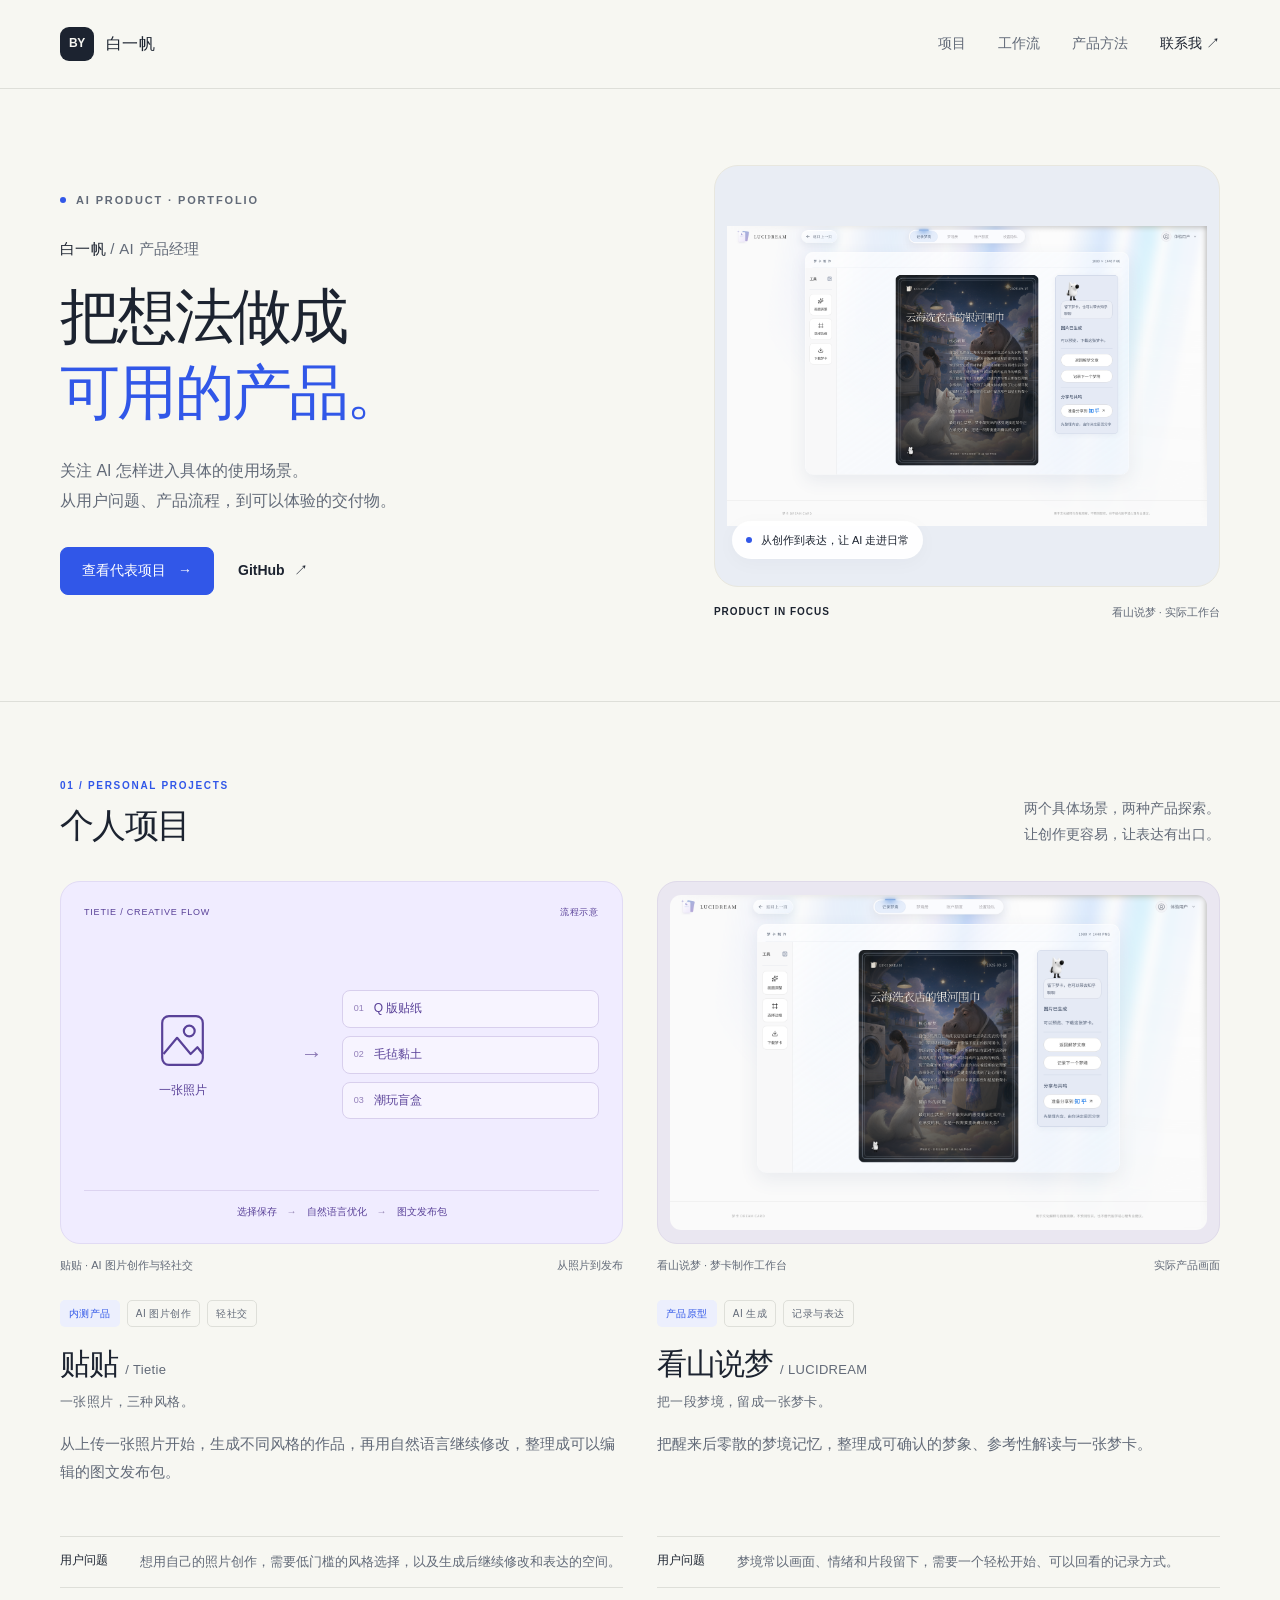
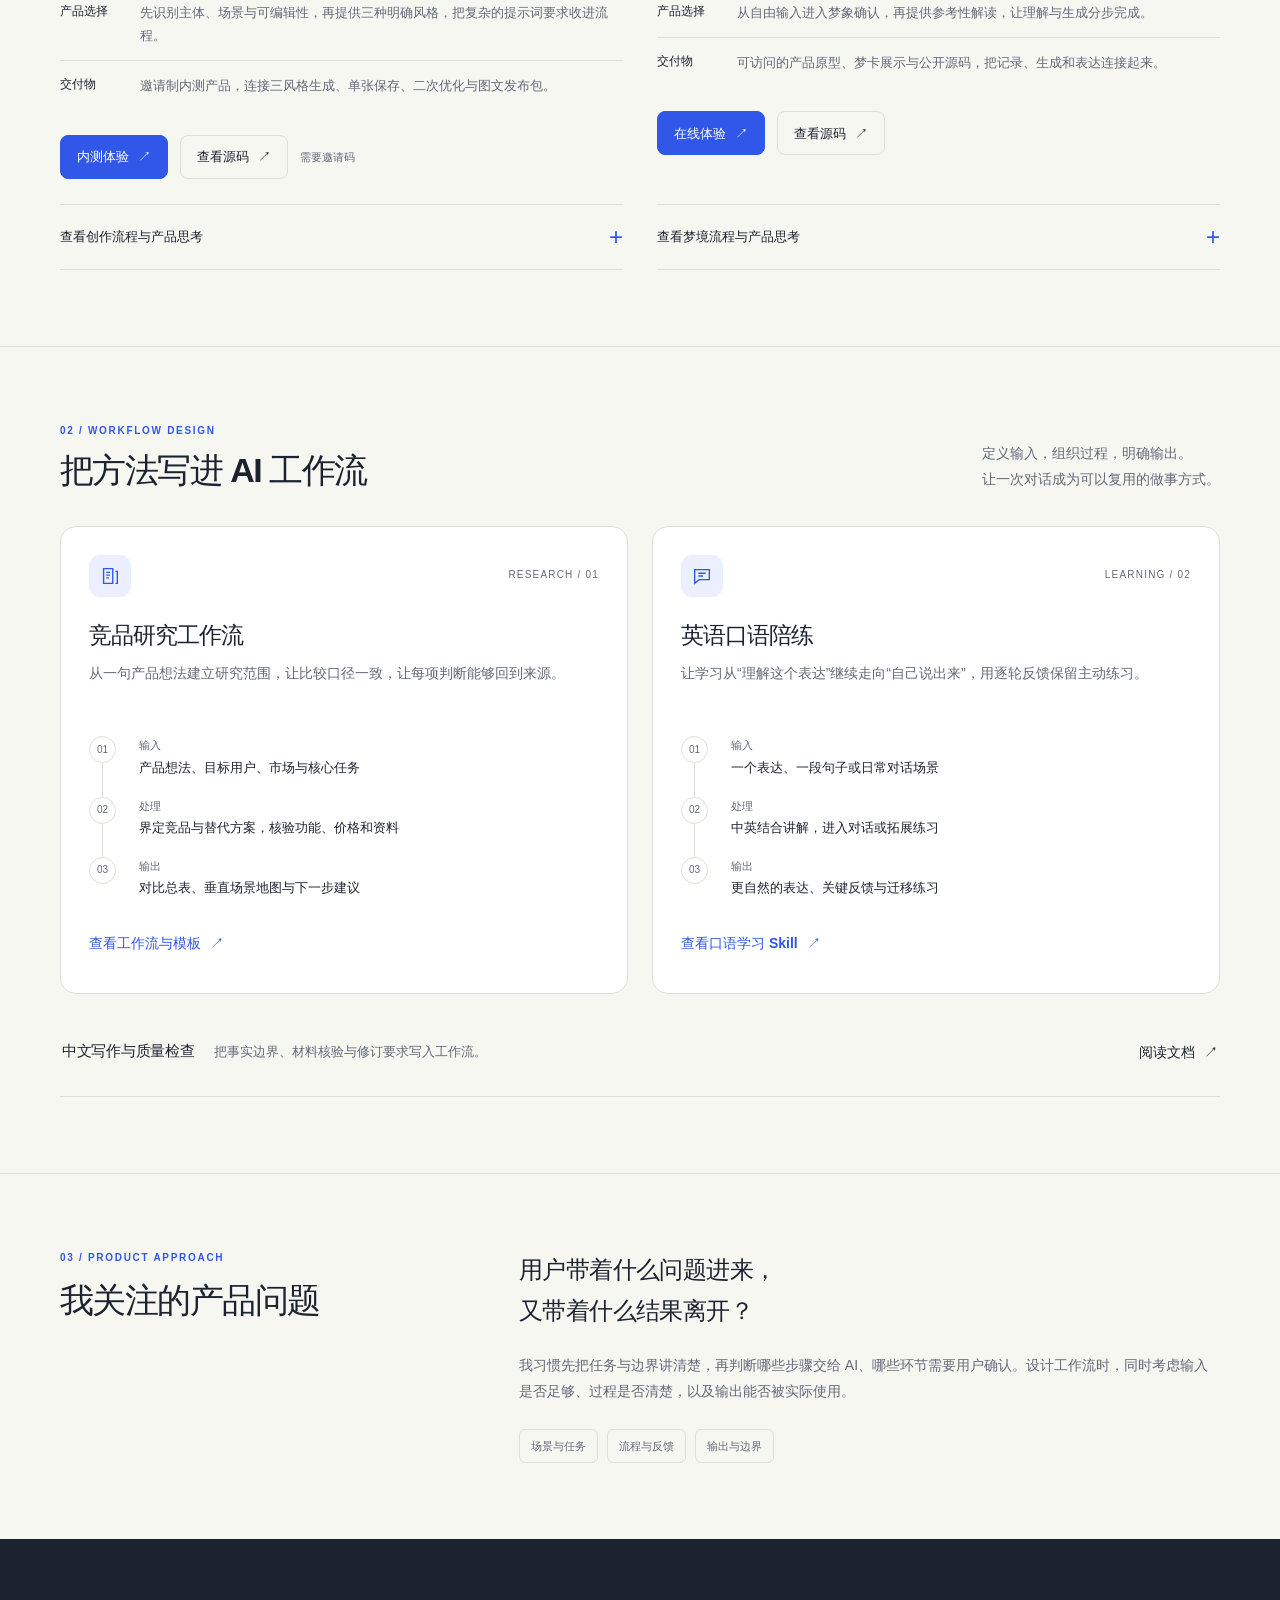
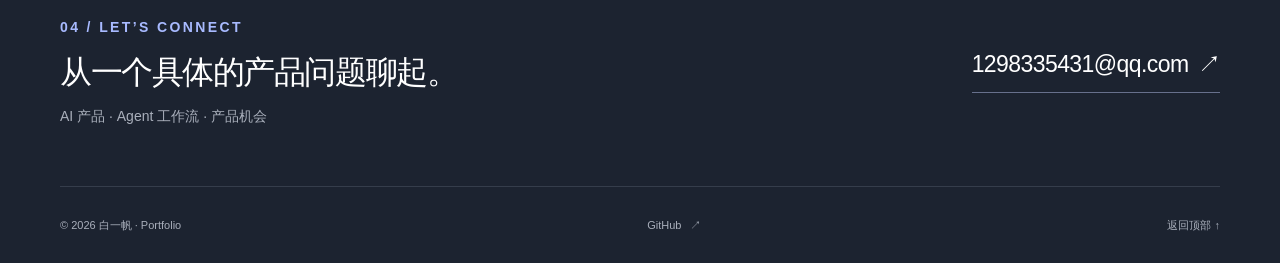
==== commit dfd34b1d: "Link the public Tietie source repository" ====
--- a/star-map-portfolio.html
+++ b/star-map-portfolio.html
@@ -78,7 +78,7 @@
                 <div><dt>产品选择</dt><dd>先识别主体、场景与可编辑性，再提供三种明确风格，把复杂的提示词要求收进流程。</dd></div>
                 <div><dt>交付物</dt><dd>邀请制内测产品，连接三风格生成、单张保存、二次优化与图文发布包。</dd></div>
               </dl>
-              <div class="actions"><a class="button external" href="https://sv47l1ha6bddrf233tutq.apigateway-cn-beijing.volceapi.com/" target="_blank" rel="noopener noreferrer">内测体验</a><span class="access-note">需要邀请码</span></div>
+              <div class="actions"><a class="button external" href="https://sv47l1ha6bddrf233tutq.apigateway-cn-beijing.volceapi.com/" target="_blank" rel="noopener noreferrer">内测体验</a><a class="button secondary external" href="https://github.com/1298335431-hub/tietie" target="_blank" rel="noopener noreferrer">查看源码</a><span class="access-note">需要邀请码</span></div>
             </div>
             <details class="case-details"><summary>查看创作流程与产品思考</summary><div class="detail-content"><div><h3>给用户可比较的选择</h3><p>一次生成 Q 版贴纸、毛毡黏土、潮玩盲盒三种风格。先让用户看到不同方向，再选择一张保存，减少从空白提示词开始的负担。</p></div><div><h3>让生成继续通向表达</h3><p>选中作品后，用自然语言提出二次优化要求，再形成可编辑的图文发布包。关注生成之后的修改与发布，让创作过程有清楚的下一步。</p></div></div></details>
           </article>
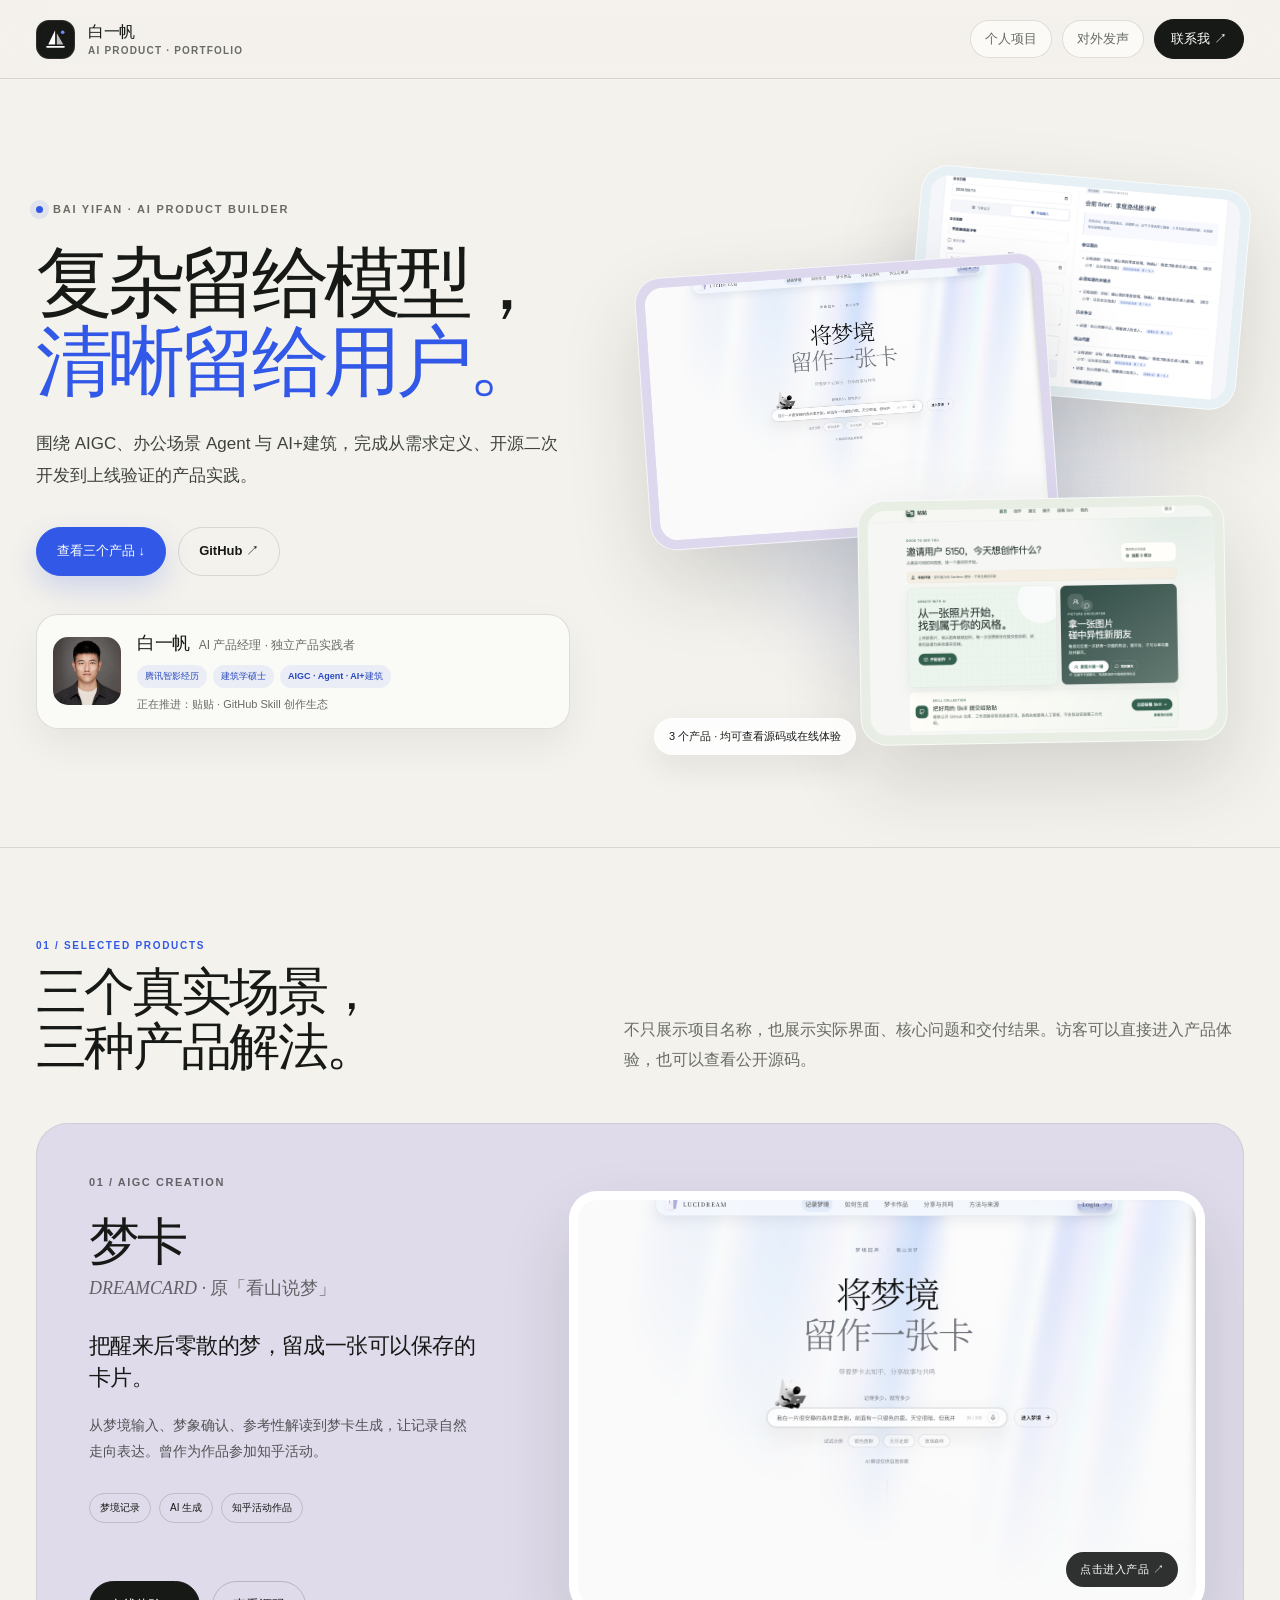
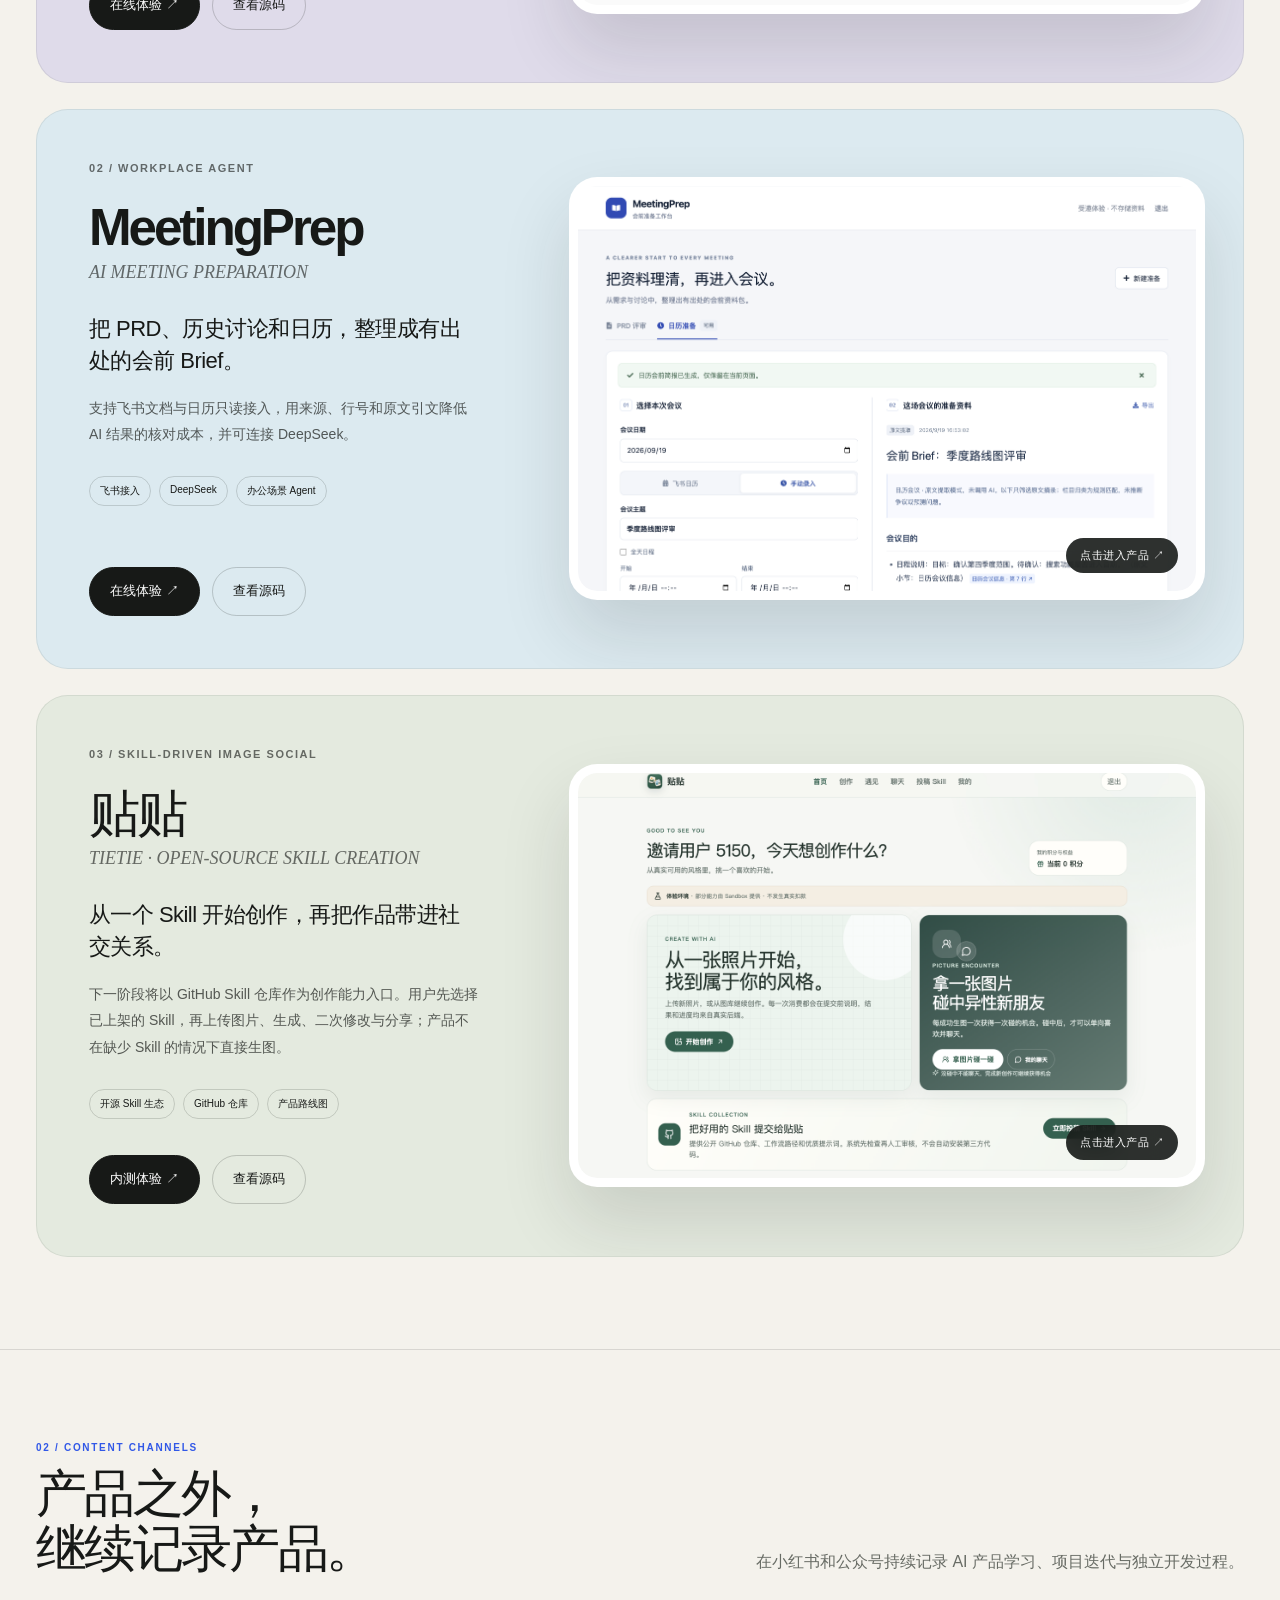
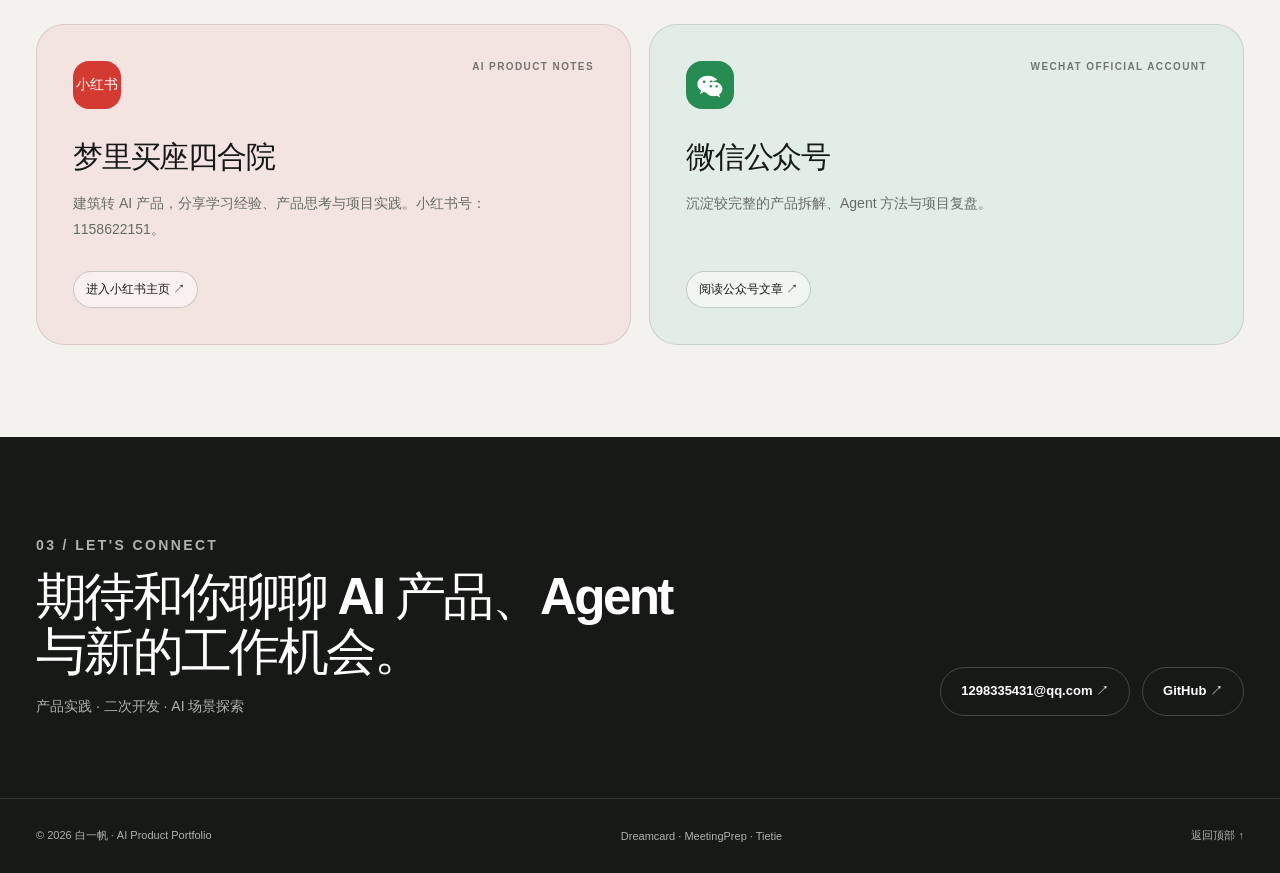
==== commit 0a082067: "Replace portfolio with three-product showcase" ====
--- a/star-map-portfolio.html
+++ b/star-map-portfolio.html
@@ -3,146 +3,13 @@
 <head>
   <meta charset="utf-8">
   <meta name="viewport" content="width=device-width, initial-scale=1">
-  <title>白一帆 · AI 产品经理</title>
-  <meta name="description" content="白一帆的 AI 产品作品集。贴贴、看山说梦两个个人产品，以及研究与学习的 AI 工作流。">
-  <meta name="color-scheme" content="light">
-  <meta property="og:title" content="白一帆 · AI 产品经理">
-  <meta property="og:description" content="把想法做成可用的产品。查看贴贴与看山说梦，以及研究、学习和表达的 AI 工作流。">
-  <meta property="og:image" content="https://1298335431-hub.github.io/laobai-Personal-website/assets/lucidream-cover.png">
-  <link rel="canonical" href="https://1298335431-hub.github.io/laobai-Personal-website/star-map-portfolio.html">
-  <style>
-    :root{--paper:#f7f7f2;--ink:#1c2330;--secondary:#626a78;--blue:#3157e8;--line:#dedfd9;--white:#fff;--blue-soft:#eceffd;--radius:20px;--width:1160px;font-family:Inter,-apple-system,BlinkMacSystemFont,"Segoe UI","PingFang SC","Microsoft YaHei",sans-serif;color:var(--ink);background:var(--paper);font-synthesis:none;line-height:1.65;-webkit-font-smoothing:antialiased}
-    *,*::before,*::after{box-sizing:border-box}html{scroll-behavior:smooth;scroll-padding-top:100px}body{margin:0}a{color:inherit;text-decoration:none}button,a,summary{-webkit-tap-highlight-color:transparent;touch-action:manipulation}button{font:inherit}img{display:block;max-width:100%;height:auto}h1,h2,h3,p,figure{margin:0}h1,h2,h3{line-height:1.25;letter-spacing:-.045em}p{overflow-wrap:anywhere}a:focus-visible,summary:focus-visible,button:focus-visible{outline:3px solid var(--blue);outline-offset:5px}::selection{background:#dce3ff}.wrap{width:min(var(--width),calc(100% - 80px));margin-inline:auto}.skip{position:fixed;top:-100px;left:20px;z-index:50;padding:12px 20px;background:var(--ink);color:white}.skip:focus{top:12px}.external::after{content:"↗";margin-left:9px}.arrow::after{content:"→";margin-left:12px}.text-link{display:inline-flex;align-items:center;min-height:44px;font-size:14px;font-weight:600}.text-link:hover{color:var(--blue)}
-    .header{border-bottom:1px solid var(--line)}.nav{height:88px;display:flex;align-items:center;justify-content:space-between;gap:30px}.brand{display:flex;align-items:center;gap:12px;font-size:16px;font-weight:650;letter-spacing:.02em}.brand-mark{display:grid;place-items:center;background:var(--ink);color:var(--paper);width:34px;height:34px;border-radius:9px;font-size:12px;letter-spacing:-.03em}.nav-links{display:flex;align-items:center;gap:32px;font-size:14px}.nav-links a{display:inline-flex;align-items:center;min-height:44px;color:var(--secondary)}.nav-links a:hover{color:var(--blue)}.nav-contact{color:var(--ink)!important}.eyebrow{display:flex;align-items:center;gap:10px;font-size:11px;letter-spacing:.17em;font-weight:600;color:var(--secondary)}.eyebrow::before{content:"";width:6px;height:6px;background:var(--blue);border-radius:50%;flex-shrink:0}
-    .hero{display:grid;grid-template-columns:1.15fr 1fr;align-items:center;gap:72px;padding-block:76px 80px}.hero-copy{min-width:0}.hero .eyebrow{margin-bottom:28px}.hero-name{font-size:15px;color:var(--secondary);margin-bottom:17px;letter-spacing:.02em}.hero-name strong{font-weight:600;color:var(--ink)}h1{font-size:clamp(42px,4.7vw,65px);font-weight:650;line-height:1.27}.hero h1 span{display:block}.hero h1 .blue{color:var(--blue)}.hero-description{font-size:16px;color:var(--secondary);max-width:32em;margin-top:24px;line-height:1.9}.actions{display:flex;align-items:center;gap:24px;flex-wrap:wrap;margin-top:30px}.button{display:inline-flex;align-items:center;justify-content:center;min-height:48px;padding:11px 21px;border:1px solid var(--blue);border-radius:8px;background:var(--blue);color:var(--white);font-size:14px;font-weight:600;transition:background .15s,transform .15s}.button:hover{background:#2645be;transform:translateY(-1px)}.button.secondary{background:transparent;color:var(--ink);border-color:var(--line)}.button.secondary:hover{border-color:var(--ink);background:var(--white)}.hero-visual{position:relative;min-width:0}.hero-image{aspect-ratio:1.1;background:#f0eee8;border-radius:24px;overflow:hidden;display:grid;place-items:center;border:1px solid #e8e7df}.hero-image img{width:100%;height:100%;object-fit:cover}.hero-caption{display:flex;justify-content:space-between;align-items:center;gap:12px;margin-top:16px;font-size:11px;color:var(--secondary);letter-spacing:.05em}.hero-caption strong{color:var(--ink);font-size:12px;letter-spacing:.12em}.visual-label{position:absolute;left:18px;bottom:62px;max-width:calc(100% - 36px);display:flex;align-items:center;gap:9px;padding:9px 13px;background:rgba(255,255,255,.92);border:1px solid rgba(255,255,255,.9);border-radius:100px;font-size:11px;box-shadow:0 4px 20px #1c233008}.visual-label::before{content:"";height:6px;width:6px;background:var(--blue);border-radius:50%}
-    .section{padding-block:76px;border-top:1px solid var(--line)}.section-heading{display:flex;align-items:flex-end;justify-content:space-between;gap:30px;margin-bottom:34px}.section-heading h2{font-size:34px;font-weight:600;margin-top:10px}.section-heading .aside{max-width:24em;font-size:14px;color:var(--secondary);line-height:1.8}.section-number{font-size:10px;font-weight:650;color:var(--blue);letter-spacing:.17em}.case{display:grid;grid-template-columns:1.12fr 1fr;gap:50px;align-items:start}.case-visual{min-width:0}.case-image{display:block;padding:12px;background:#eae7f1;border:1px solid #dfdae9;border-radius:var(--radius);transition:transform .2s}.case-image:hover{transform:translateY(-3px)}.case-image img{width:100%;aspect-ratio:1.44;object-fit:contain;border-radius:11px;background:#eae7f1}.image-caption{font-size:11px;color:var(--secondary);margin-top:12px;display:flex;justify-content:space-between;gap:14px}.case-copy{padding-top:1px;min-width:0}.tags{display:flex;flex-wrap:wrap;gap:7px;margin-bottom:18px}.tag{font-size:10px;line-height:1.5;letter-spacing:.045em;border:1px solid var(--line);border-radius:5px;padding:5px 8px;color:var(--secondary)}.tag.blue{color:var(--blue);background:var(--blue-soft);border-color:transparent}.case-title{font-size:30px;font-weight:600;letter-spacing:-.035em}.case-subtitle{font-size:11px;letter-spacing:.18em;color:var(--secondary);margin-top:8px}.case-description{font-size:15px;color:var(--secondary);line-height:1.85;margin-top:18px}.decision-list{margin:24px 0 0}.decision-list>div{display:grid;grid-template-columns:65px minmax(0,1fr);gap:15px;padding:13px 0;border-top:1px solid var(--line)}.decision-list dt{font-size:12px;font-weight:600;padding-top:1px}.decision-list dd{margin:0;font-size:13px;color:var(--secondary);line-height:1.8}.case .actions{margin-top:24px;gap:12px}.case .button{font-size:13px;min-height:44px;padding:10px 16px}.case-details{margin-top:34px;border-top:1px solid var(--line);border-bottom:1px solid var(--line)}summary{list-style:none;cursor:pointer;display:flex;justify-content:space-between;align-items:center;gap:16px;padding:20px 0;font-size:13px;font-weight:600}summary::-webkit-details-marker{display:none}summary::after{content:"+";font-size:24px;font-weight:400;line-height:1;color:var(--blue)}details[open]>summary::after{content:"−"}.detail-content{display:grid;grid-template-columns:1fr 1fr;gap:38px;padding:4px 0 26px}.detail-content h3{font-size:15px;letter-spacing:-.02em;margin-bottom:10px}.detail-content p{font-size:13px;color:var(--secondary);line-height:1.9}.detail-content a{color:var(--blue);text-decoration:underline;text-underline-offset:3px}
-    .workflow-grid{display:grid;grid-template-columns:1fr 1fr;gap:24px}.workflow{min-width:0;padding:28px;background:var(--white);border:1px solid var(--line);border-radius:16px}.workflow-head{display:flex;justify-content:space-between;gap:20px;align-items:center;margin-bottom:24px}.workflow-icon{display:grid;place-items:center;width:42px;height:42px;background:var(--blue-soft);color:var(--blue);border-radius:11px}.workflow-icon svg{width:22px;height:22px}.workflow-id{font-size:10px;letter-spacing:.12em;color:var(--secondary)}.workflow h3{font-size:23px;font-weight:600}.workflow-description{font-size:14px;line-height:1.85;color:var(--secondary);margin-top:12px;min-height:52px}.flow{margin:23px 0 15px;padding:0;list-style:none}.flow li{display:grid;grid-template-columns:36px minmax(0,1fr);gap:14px;position:relative;padding-bottom:18px}.flow li:last-child{padding-bottom:0}.flow li:not(:last-child)::before{position:absolute;content:"";left:13px;top:27px;bottom:0;width:1px;background:var(--line)}.flow-step{display:grid;place-items:center;width:27px;height:27px;border:1px solid var(--line);border-radius:50%;font-size:10px;color:var(--secondary)}.flow strong{display:block;font-size:11px;color:var(--secondary);font-weight:500;margin-bottom:2px;letter-spacing:.03em}.flow p{font-size:13px;line-height:1.7}.workflow .text-link{margin-top:7px;color:var(--blue)}.resource-row{display:flex;align-items:center;justify-content:space-between;gap:22px;padding:22px 2px;border-bottom:1px solid var(--line);margin-top:14px}.resource-copy{display:flex;align-items:baseline;gap:20px}.resource-copy h3{font-size:15px;letter-spacing:-.02em;white-space:nowrap}.resource-copy p{font-size:13px;color:var(--secondary)}.resource-row .text-link{flex-shrink:0}
-    .method{display:grid;grid-template-columns:.8fr 1.5fr;gap:85px;align-items:start}.method h2{font-size:34px;font-weight:600;margin-top:12px}.method-copy .lead{font-size:24px;line-height:1.7;letter-spacing:-.025em;max-width:29em}.method-copy>p+p{margin-top:20px;font-size:14px;color:var(--secondary);line-height:1.9}.method-principles{display:flex;flex-wrap:wrap;gap:9px;margin-top:24px}.method-principles span{padding:7px 11px;border:1px solid var(--line);border-radius:6px;font-size:11px;color:var(--secondary)}.contact{padding-block:64px 58px;background:var(--ink);color:var(--white)}.contact-inner{display:flex;justify-content:space-between;align-items:center;gap:40px}.contact .section-number{color:#a8baff}.contact h2{font-size:32px;font-weight:550;margin-top:13px}.contact p{color:#a9afbb;font-size:14px;margin-top:13px}.contact-email{font-size:23px;letter-spacing:-.025em;display:inline-flex;align-items:center;min-height:54px;border-bottom:1px solid #67708c;white-space:nowrap}.contact-email:hover{color:#bbc8ff;border-color:#bbc8ff}.footer{background:var(--ink);color:#a9afbb}.footer-inner{display:flex;align-items:center;justify-content:space-between;gap:25px;padding-block:22px;border-top:1px solid #353d4b;font-size:11px}.footer a{min-height:32px;display:inline-flex;align-items:center}.footer a:hover{color:var(--white)}
-    @media(min-width:1440px){.hero{padding-block:92px 96px}.hero-image{aspect-ratio:1.05}}
-    @media(max-width:1000px){.wrap{width:calc(100% - 56px)}.hero{gap:38px}.hero h1{font-size:clamp(40px,5.2vw,54px)}.case{gap:30px;grid-template-columns:1fr 1fr}.case-title{font-size:27px}.method{gap:45px;grid-template-columns:.7fr 1.3fr}.contact-email{font-size:21px}.resource-copy{display:block}.resource-copy p{margin-top:5px}}
-    @media(max-width:760px){html{scroll-padding-top:24px}.wrap{width:calc(100% - 40px)}.nav{height:74px;gap:15px}.nav-links{gap:20px}.nav-links .desktop-link{display:none}.hero{grid-template-columns:1fr;gap:34px;padding-block:45px 48px}.hero .eyebrow{margin-bottom:24px}.hero h1{font-size:clamp(38px,8.8vw,60px)}.hero-name{font-size:14px}.hero-description{font-size:15px;max-width:34em;margin-top:20px}.actions{margin-top:24px;gap:23px}.hero-visual{max-width:560px;width:100%;justify-self:center}.hero-image{aspect-ratio:1.32;border-radius:18px}.hero-caption{font-size:10px;margin-top:12px}.hero-caption strong{font-size:11px}.visual-label{bottom:53px;left:14px;font-size:10px;padding:7px 11px}.section{padding-block:48px}.section-heading{display:block;margin-bottom:28px}.section-heading h2{font-size:29px}.section-heading .aside{margin-top:13px;max-width:none;font-size:13px}.case{grid-template-columns:1fr;gap:28px}.case-image{padding:9px;border-radius:15px}.case-image img{aspect-ratio:1.5}.image-caption{font-size:10px}.case-title{font-size:29px}.case-description{font-size:14px}.case-copy .tags{margin-bottom:14px}.decision-list{margin-top:20px}.decision-list>div{grid-template-columns:61px 1fr}.case-details{margin-top:28px}.detail-content{grid-template-columns:1fr;gap:23px}.workflow-grid{grid-template-columns:1fr;gap:18px}.workflow{padding:24px}.workflow-description{min-height:0}.workflow-head{margin-bottom:20px}.resource-row{align-items:flex-start;gap:15px}.resource-row .text-link{font-size:12px}.resource-copy p{font-size:12px}.method{grid-template-columns:1fr;gap:25px}.method h2{font-size:29px}.method-copy .lead{font-size:22px}.contact{padding-block:44px 40px}.contact-inner{display:block}.contact h2{font-size:28px}.contact-email{font-size:22px;margin-top:24px}.footer-inner{font-size:10px}.button:hover,.case-image:hover{transform:none}}
-    @media(prefers-reduced-motion:reduce){html{scroll-behavior:auto}*,*::before,*::after{transition:none!important;animation:none!important}}
-    @media print{.header,.hero-visual,.actions,.case-image,.case-details,.contact,.footer{display:none}.wrap{width:100%}.hero,.section{padding-block:24px}.hero,.case,.method{display:block}.hero h1{font-size:32px}.section-heading h2{font-size:24px}.workflow-grid{gap:12px}.workflow{padding:18px}body{background:white;color:black}}
-
-    .hero-image{aspect-ratio:1.2;padding:12px;background:#e9edf4}.hero-image img{object-fit:contain;border-radius:10px}.hero-caption{letter-spacing:0}.hero-caption strong{font-size:10px;letter-spacing:.1em}
-    .project-pair{display:grid;grid-template-columns:1fr 1fr;gap:34px}.personal-projects .case{display:flex;flex-direction:column;gap:25px;min-width:0}.personal-projects .case-visual,.personal-projects .case-copy{width:100%}.personal-projects .case-copy{flex:1}.personal-projects .case-image{padding:12px;aspect-ratio:1.55;display:flex;align-items:center}.personal-projects .case-image img{aspect-ratio:auto;object-fit:contain}.personal-projects .case-description{min-height:82px}.personal-projects .case-details{margin-top:0;width:100%}.personal-projects .detail-content{grid-template-columns:1fr;gap:20px}.title-en{font-size:13px;color:var(--secondary);letter-spacing:.025em;font-weight:450;white-space:nowrap}.case-subtitle{letter-spacing:.03em;font-size:13px}.access-note{font-size:11px;color:var(--secondary)}
-    .tietie-visual{aspect-ratio:1.55;background:#f0ecff;border:1px solid #e1dbf4;border-radius:20px;padding:23px;display:flex;flex-direction:column;justify-content:space-between;color:#594198;min-width:0}.tietie-visual-top{display:flex;justify-content:space-between;gap:10px;font-size:9px;letter-spacing:.09em}.tietie-flow-art{display:grid;grid-template-columns:1fr 30px 1.3fr;gap:15px;align-items:center}.photo-input{display:flex;flex-direction:column;align-items:center;gap:8px;font-size:12px}.photo-input svg{width:65px;height:65px}.flow-connector{text-align:center;color:#8b78b5;font-size:22px}.style-options{display:grid;gap:8px}.style-options>span{display:flex;align-items:center;gap:10px;padding:8px 11px;border:1px solid #d8cfed;border-radius:8px;background:#f7f4ff;font-size:12px;white-space:nowrap}.style-options i{font-style:normal;font-size:9px;color:#927fb9}.tietie-visual-bottom{display:flex;justify-content:center;gap:10px;align-items:center;font-size:10px;border-top:1px solid #dcd3f0;padding-top:13px;white-space:nowrap}.tietie-visual-bottom b{font-weight:400;color:#9786b5}
-    @media(max-width:1000px){.project-pair{gap:24px}.tietie-visual{padding:18px}.tietie-flow-art{gap:8px;grid-template-columns:.85fr 24px 1.3fr}.style-options{gap:6px}.style-options>span{font-size:11px;padding:6px 8px}.photo-input svg{width:54px;height:54px}.tietie-visual-bottom{font-size:9px;gap:7px}.personal-projects .case-title{font-size:26px}}
-    @media(max-width:760px){.hero-image{aspect-ratio:1.45}.project-pair{grid-template-columns:1fr;gap:42px}.personal-projects .case{gap:24px}.personal-projects .case-description{min-height:0}.personal-projects .case-title{font-size:27px}.tietie-visual{padding:20px;aspect-ratio:1.55;border-radius:15px}.tietie-flow-art{grid-template-columns:1fr 24px 1.3fr}.photo-input svg{width:54px;height:54px}.tietie-visual-top{font-size:8px}.tietie-visual-bottom{font-size:9px}.style-options>span{font-size:11px}.personal-projects .case-image{border-radius:15px}.visual-label{bottom:50px}.hero-caption strong{font-size:9px}}
-  </style>
+  <title>白一帆 · AI 产品作品集</title>
+  <meta name="robots" content="noindex">
+  <link rel="canonical" href="https://1298335431-hub.github.io/laobai-Personal-website/">
+  <meta http-equiv="refresh" content="0; url=./">
 </head>
 <body>
-  <a class="skip" href="#main">跳到主要内容</a>
-  <header class="header">
-    <div class="wrap nav">
-      <a class="brand" href="#main" aria-label="白一帆作品集首页"><span class="brand-mark" aria-hidden="true">BY</span><span>白一帆</span></a>
-      <nav class="nav-links" aria-label="主要导航">
-        <a href="#projects">项目</a><a href="#workflows" class="desktop-link">工作流</a><a href="#method" class="desktop-link">产品方法</a><a href="#contact" class="nav-contact">联系我 ↗</a>
-      </nav>
-    </div>
-  </header>
-  <main id="main">
-    <section class="wrap hero" aria-labelledby="hero-title">
-      <div class="hero-copy">
-        <p class="eyebrow">AI PRODUCT · PORTFOLIO</p>
-        <p class="hero-name"><strong>白一帆</strong> / AI 产品经理</p>
-        <h1 id="hero-title"><span>把想法做成</span><span class="blue">可用的产品。</span></h1>
-        <p class="hero-description">关注 AI 怎样进入具体的使用场景。<br>从用户问题、产品流程，到可以体验的交付物。</p>
-        <div class="actions"><a class="button arrow" href="#projects">查看代表项目</a><a class="text-link external" href="https://github.com/1298335431-hub" target="_blank" rel="noopener noreferrer">GitHub</a></div>
-      </div>
-      <figure class="hero-visual">
-        <div class="hero-image"><img src="./assets/lucidream-cover.png" width="1600" height="1000" alt="看山说梦的梦卡制作工作台" fetchpriority="high"></div>
-        <span class="visual-label">从创作到表达，让 AI 走进日常</span>
-        <figcaption class="hero-caption"><strong>PRODUCT IN FOCUS</strong><span>看山说梦 · 实际工作台</span></figcaption>
-      </figure>
-    </section>
-    <section class="section personal-projects" id="projects" aria-labelledby="projects-title">
-      <div class="wrap">
-        <div class="section-heading"><div><p class="section-number">01 / PERSONAL PROJECTS</p><h2 id="projects-title">个人项目</h2></div><p class="aside">两个具体场景，两种产品探索。<br>让创作更容易，让表达有出口。</p></div>
-        <div class="project-pair">
-          <article class="case" aria-labelledby="tietie-title">
-            <figure class="case-visual">
-              <div class="tietie-visual" role="img" aria-label="贴贴核心流程示意：上传照片，生成 Q 版贴纸、毛毡黏土、潮玩盲盒三种风格，再保存和二次优化。此图为流程示意。">
-                <div class="tietie-visual-top"><span>TIETIE / CREATIVE FLOW</span><span>流程示意</span></div>
-                <div class="tietie-flow-art"><div class="photo-input"><svg viewBox="0 0 48 48" fill="none" aria-hidden="true"><rect x="9" y="6" width="30" height="36" rx="5" stroke="currentColor" stroke-width="1.6"/><circle cx="29" cy="17" r="4" stroke="currentColor" stroke-width="1.6"/><path d="m10 34 10-12 10 12 5-5 4 5" stroke="currentColor" stroke-width="1.6" stroke-linejoin="round"/></svg><span>一张照片</span></div><span class="flow-connector" aria-hidden="true">→</span><div class="style-options"><span><i aria-hidden="true">01</i>Q 版贴纸</span><span><i aria-hidden="true">02</i>毛毡黏土</span><span><i aria-hidden="true">03</i>潮玩盲盒</span></div></div>
-                <div class="tietie-visual-bottom"><span>选择保存</span><b aria-hidden="true">→</b><span>自然语言优化</span><b aria-hidden="true">→</b><span>图文发布包</span></div>
-              </div>
-              <figcaption class="image-caption"><span>贴贴 · AI 图片创作与轻社交</span><span>从照片到发布</span></figcaption>
-            </figure>
-            <div class="case-copy">
-              <div class="tags"><span class="tag blue">内测产品</span><span class="tag">AI 图片创作</span><span class="tag">轻社交</span></div>
-              <h3 class="case-title" id="tietie-title">贴贴 <span class="title-en">/ Tietie</span></h3><p class="case-subtitle">一张照片，三种风格。</p>
-              <p class="case-description">从上传一张照片开始，生成不同风格的作品，再用自然语言继续修改，整理成可以编辑的图文发布包。</p>
-              <dl class="decision-list">
-                <div><dt>用户问题</dt><dd>想用自己的照片创作，需要低门槛的风格选择，以及生成后继续修改和表达的空间。</dd></div>
-                <div><dt>产品选择</dt><dd>先识别主体、场景与可编辑性，再提供三种明确风格，把复杂的提示词要求收进流程。</dd></div>
-                <div><dt>交付物</dt><dd>邀请制内测产品，连接三风格生成、单张保存、二次优化与图文发布包。</dd></div>
-              </dl>
-              <div class="actions"><a class="button external" href="https://sv47l1ha6bddrf233tutq.apigateway-cn-beijing.volceapi.com/" target="_blank" rel="noopener noreferrer">内测体验</a><a class="button secondary external" href="https://github.com/1298335431-hub/tietie" target="_blank" rel="noopener noreferrer">查看源码</a><span class="access-note">需要邀请码</span></div>
-            </div>
-            <details class="case-details"><summary>查看创作流程与产品思考</summary><div class="detail-content"><div><h3>给用户可比较的选择</h3><p>一次生成 Q 版贴纸、毛毡黏土、潮玩盲盒三种风格。先让用户看到不同方向，再选择一张保存，减少从空白提示词开始的负担。</p></div><div><h3>让生成继续通向表达</h3><p>选中作品后，用自然语言提出二次优化要求，再形成可编辑的图文发布包。关注生成之后的修改与发布，让创作过程有清楚的下一步。</p></div></div></details>
-          </article>
-          <article class="case" aria-labelledby="dream-title">
-            <figure class="case-visual">
-              <a class="case-image" href="https://seoshulk2a6fn66jib6rs.apigateway-cn-beijing.volceapi.com/" target="_blank" rel="noopener noreferrer" aria-label="打开看山说梦在线体验"><img src="./assets/lucidream-cover.png" width="1600" height="1000" alt="看山说梦实际梦卡制作工作台" loading="lazy"></a>
-              <figcaption class="image-caption"><span>看山说梦 · 梦卡制作工作台</span><span>实际产品画面</span></figcaption>
-            </figure>
-            <div class="case-copy">
-              <div class="tags"><span class="tag blue">产品原型</span><span class="tag">AI 生成</span><span class="tag">记录与表达</span></div>
-              <h3 class="case-title" id="dream-title">看山说梦 <span class="title-en">/ LUCIDREAM</span></h3><p class="case-subtitle">把一段梦境，留成一张梦卡。</p>
-              <p class="case-description">把醒来后零散的梦境记忆，整理成可确认的梦象、参考性解读与一张梦卡。</p>
-              <dl class="decision-list">
-                <div><dt>用户问题</dt><dd>梦境常以画面、情绪和片段留下，需要一个轻松开始、可以回看的记录方式。</dd></div>
-                <div><dt>产品选择</dt><dd>从自由输入进入梦象确认，再提供参考性解读，让理解与生成分步完成。</dd></div>
-                <div><dt>交付物</dt><dd>可访问的产品原型、梦卡展示与公开源码，把记录、生成和表达连接起来。</dd></div>
-              </dl>
-              <div class="actions"><a class="button external" href="https://seoshulk2a6fn66jib6rs.apigateway-cn-beijing.volceapi.com/" target="_blank" rel="noopener noreferrer">在线体验</a><a class="button secondary external" href="https://github.com/1298335431-hub/lucidream" target="_blank" rel="noopener noreferrer">查看源码</a></div>
-            </div>
-            <details class="case-details"><summary>查看梦境流程与产品思考</summary><div class="detail-content"><div><h3>记录 → 确认 → 解读 → 梦卡</h3><p>先接住用户能够描述的片段，再通过梦象确认整理输入。结果以参考性解读和梦卡呈现，为回看与分享提供清楚的出口。</p></div><div><h3>为生成结果设置清楚的边界</h3><p>关注生成前的理解是否准确，以及结果是否便于阅读和保留。梦境解读作为记录和自我表达的参考，不用于诊断或对现实作确定性预测。</p></div></div></details>
-          </article>
-        </div>
-      </div>
-    </section>
-    <section class="section" id="workflows" aria-labelledby="workflows-title">
-      <div class="wrap">
-        <div class="section-heading"><div><p class="section-number">02 / WORKFLOW DESIGN</p><h2 id="workflows-title">把方法写进 AI 工作流</h2></div><p class="aside">定义输入，组织过程，明确输出。<br>让一次对话成为可以复用的做事方式。</p></div>
-        <div class="workflow-grid">
-          <article class="workflow" aria-labelledby="research-title">
-            <div class="workflow-head"><span class="workflow-icon" aria-hidden="true"><svg viewBox="0 0 24 24" fill="none" stroke="currentColor" stroke-width="1.5"><path d="M5 4h10v16H5zM8 8h4M8 11h4M8 14h3M18 7h2v13h-2"/></svg></span><span class="workflow-id">RESEARCH / 01</span></div>
-            <h3 id="research-title">竞品研究工作流</h3>
-            <p class="workflow-description">从一句产品想法建立研究范围，让比较口径一致，让每项判断能够回到来源。</p>
-            <ol class="flow" aria-label="竞品研究流程">
-              <li><span class="flow-step" aria-hidden="true">01</span><div><strong>输入</strong><p>产品想法、目标用户、市场与核心任务</p></div></li>
-              <li><span class="flow-step" aria-hidden="true">02</span><div><strong>处理</strong><p>界定竞品与替代方案，核验功能、价格和资料</p></div></li>
-              <li><span class="flow-step" aria-hidden="true">03</span><div><strong>输出</strong><p>对比总表、垂直场景地图与下一步建议</p></div></li>
-            </ol>
-            <a class="text-link external" href="https://github.com/1298335431-hub/Skills/tree/main/competitive-analysis" target="_blank" rel="noopener noreferrer">查看工作流与模板</a>
-          </article>
-          <article class="workflow" aria-labelledby="english-title">
-            <div class="workflow-head"><span class="workflow-icon" aria-hidden="true"><svg viewBox="0 0 24 24" fill="none" stroke="currentColor" stroke-width="1.5"><path d="M4 5h16v11H9l-5 4V5Z"/><path d="M8 9h8M8 12h5"/></svg></span><span class="workflow-id">LEARNING / 02</span></div>
-            <h3 id="english-title">英语口语陪练</h3>
-            <p class="workflow-description">让学习从“理解这个表达”继续走向“自己说出来”，用逐轮反馈保留主动练习。</p>
-            <ol class="flow" aria-label="英语口语练习流程">
-              <li><span class="flow-step" aria-hidden="true">01</span><div><strong>输入</strong><p>一个表达、一段句子或日常对话场景</p></div></li>
-              <li><span class="flow-step" aria-hidden="true">02</span><div><strong>处理</strong><p>中英结合讲解，进入对话或拓展练习</p></div></li>
-              <li><span class="flow-step" aria-hidden="true">03</span><div><strong>输出</strong><p>更自然的表达、关键反馈与迁移练习</p></div></li>
-            </ol>
-            <a class="text-link external" href="https://github.com/1298335431-hub/learn-spoken-english" target="_blank" rel="noopener noreferrer">查看口语学习 Skill</a>
-          </article>
-        </div>
-        <div class="resource-row"><div class="resource-copy"><h3>中文写作与质量检查</h3><p>把事实边界、材料核验与修订要求写入工作流。</p></div><a class="text-link external" href="https://github.com/1298335431-hub/Skills/tree/main/human-writing-editorial" target="_blank" rel="noopener noreferrer">阅读文档</a></div>
-      </div>
-    </section>
-    <section class="section" id="method" aria-labelledby="method-title">
-      <div class="wrap method">
-        <div><p class="section-number">03 / PRODUCT APPROACH</p><h2 id="method-title">我关注的产品问题</h2></div>
-        <div class="method-copy"><p class="lead">用户带着什么问题进来，<br>又带着什么结果离开？</p><p>我习惯先把任务与边界讲清楚，再判断哪些步骤交给 AI、哪些环节需要用户确认。设计工作流时，同时考虑输入是否足够、过程是否清楚，以及输出能否被实际使用。</p><div class="method-principles" aria-label="产品方法要点"><span>场景与任务</span><span>流程与反馈</span><span>输出与边界</span></div></div>
-      </div>
-    </section>
-    <section class="contact" id="contact" aria-labelledby="contact-title">
-      <div class="wrap contact-inner"><div><p class="section-number">04 / LET’S CONNECT</p><h2 id="contact-title">从一个具体的产品问题聊起。</h2><p>AI 产品 · Agent 工作流 · 产品机会</p></div><a class="contact-email external" href="mailto:1298335431@qq.com">1298335431@qq.com</a></div>
-    </section>
-  </main>
-  <footer class="footer"><div class="wrap footer-inner"><span>© 2026 白一帆 · Portfolio</span><a class="external" href="https://github.com/1298335431-hub" target="_blank" rel="noopener noreferrer">GitHub</a><a href="#main">返回顶部 ↑</a></div></footer>
+  <p>作品集已移至<a href="./">新首页</a>。</p>
+  <script>location.replace('./' + location.search + location.hash);</script>
 </body>
 </html>
